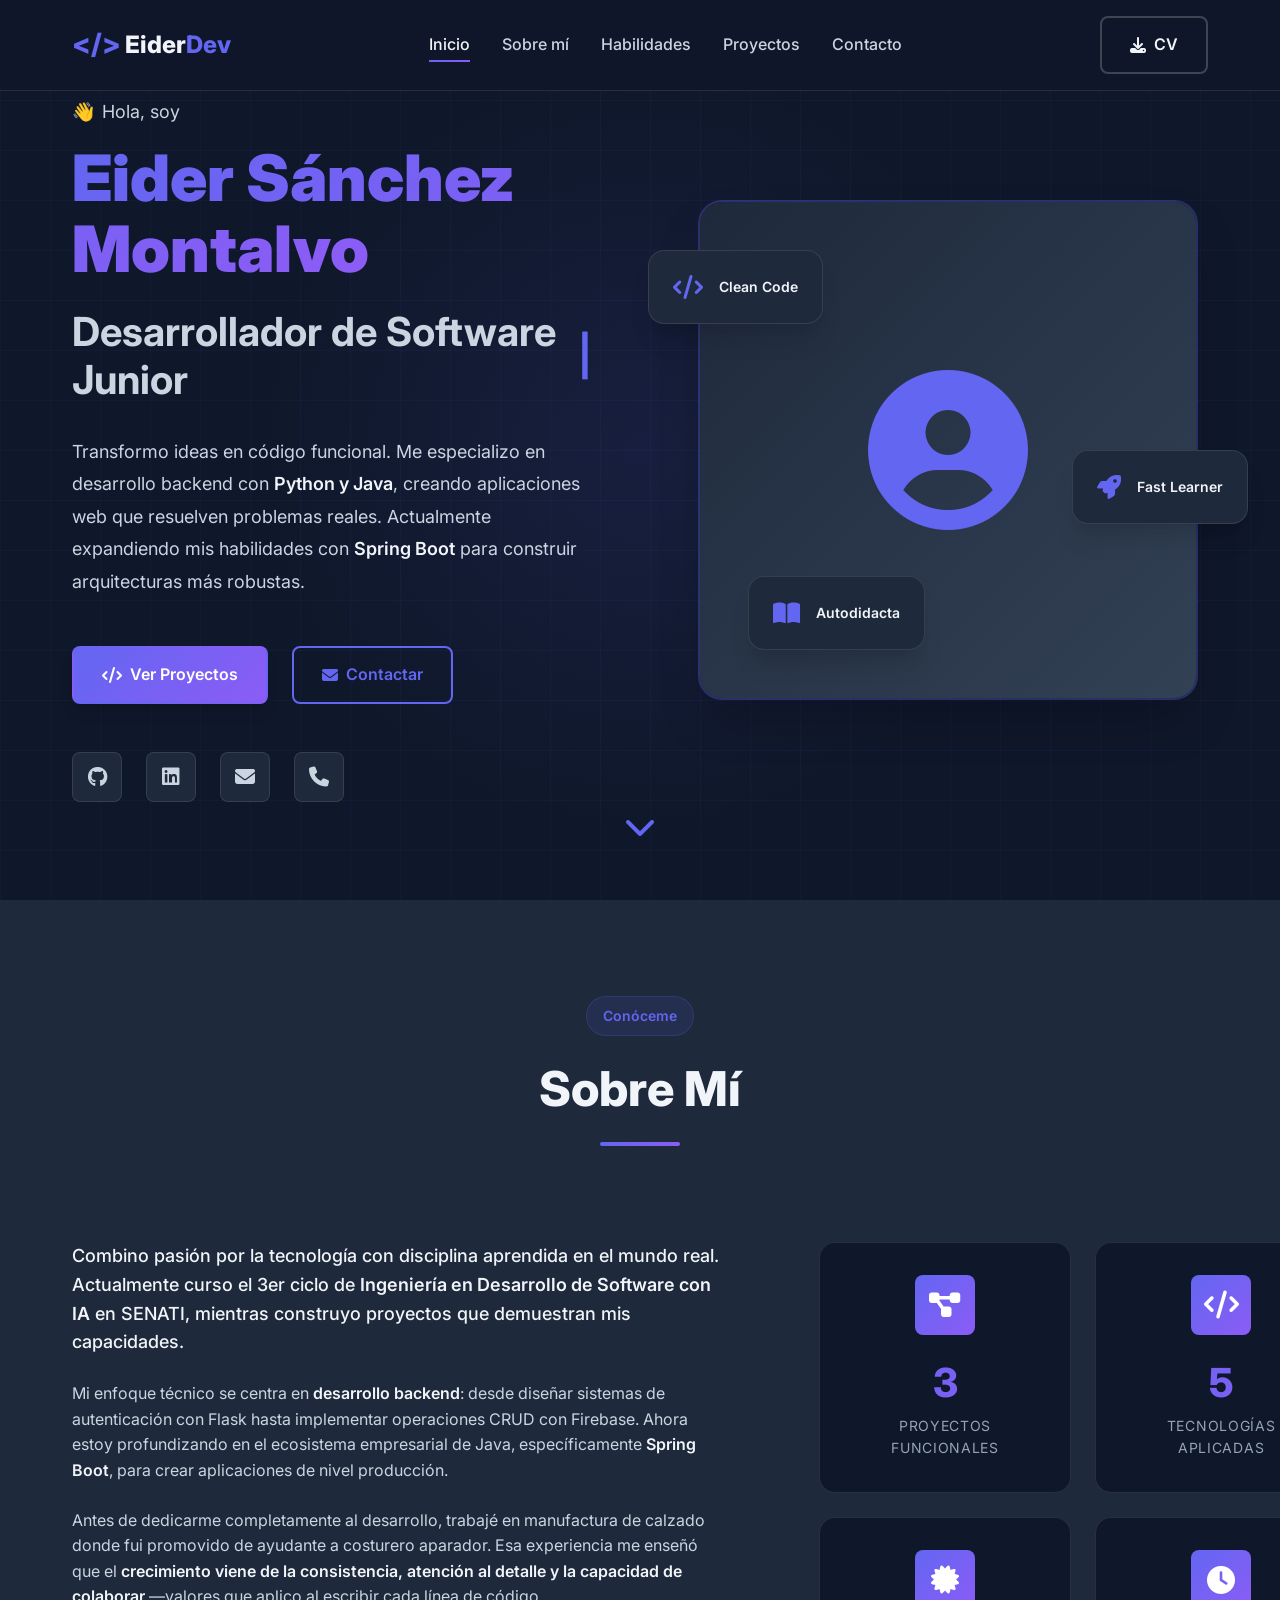
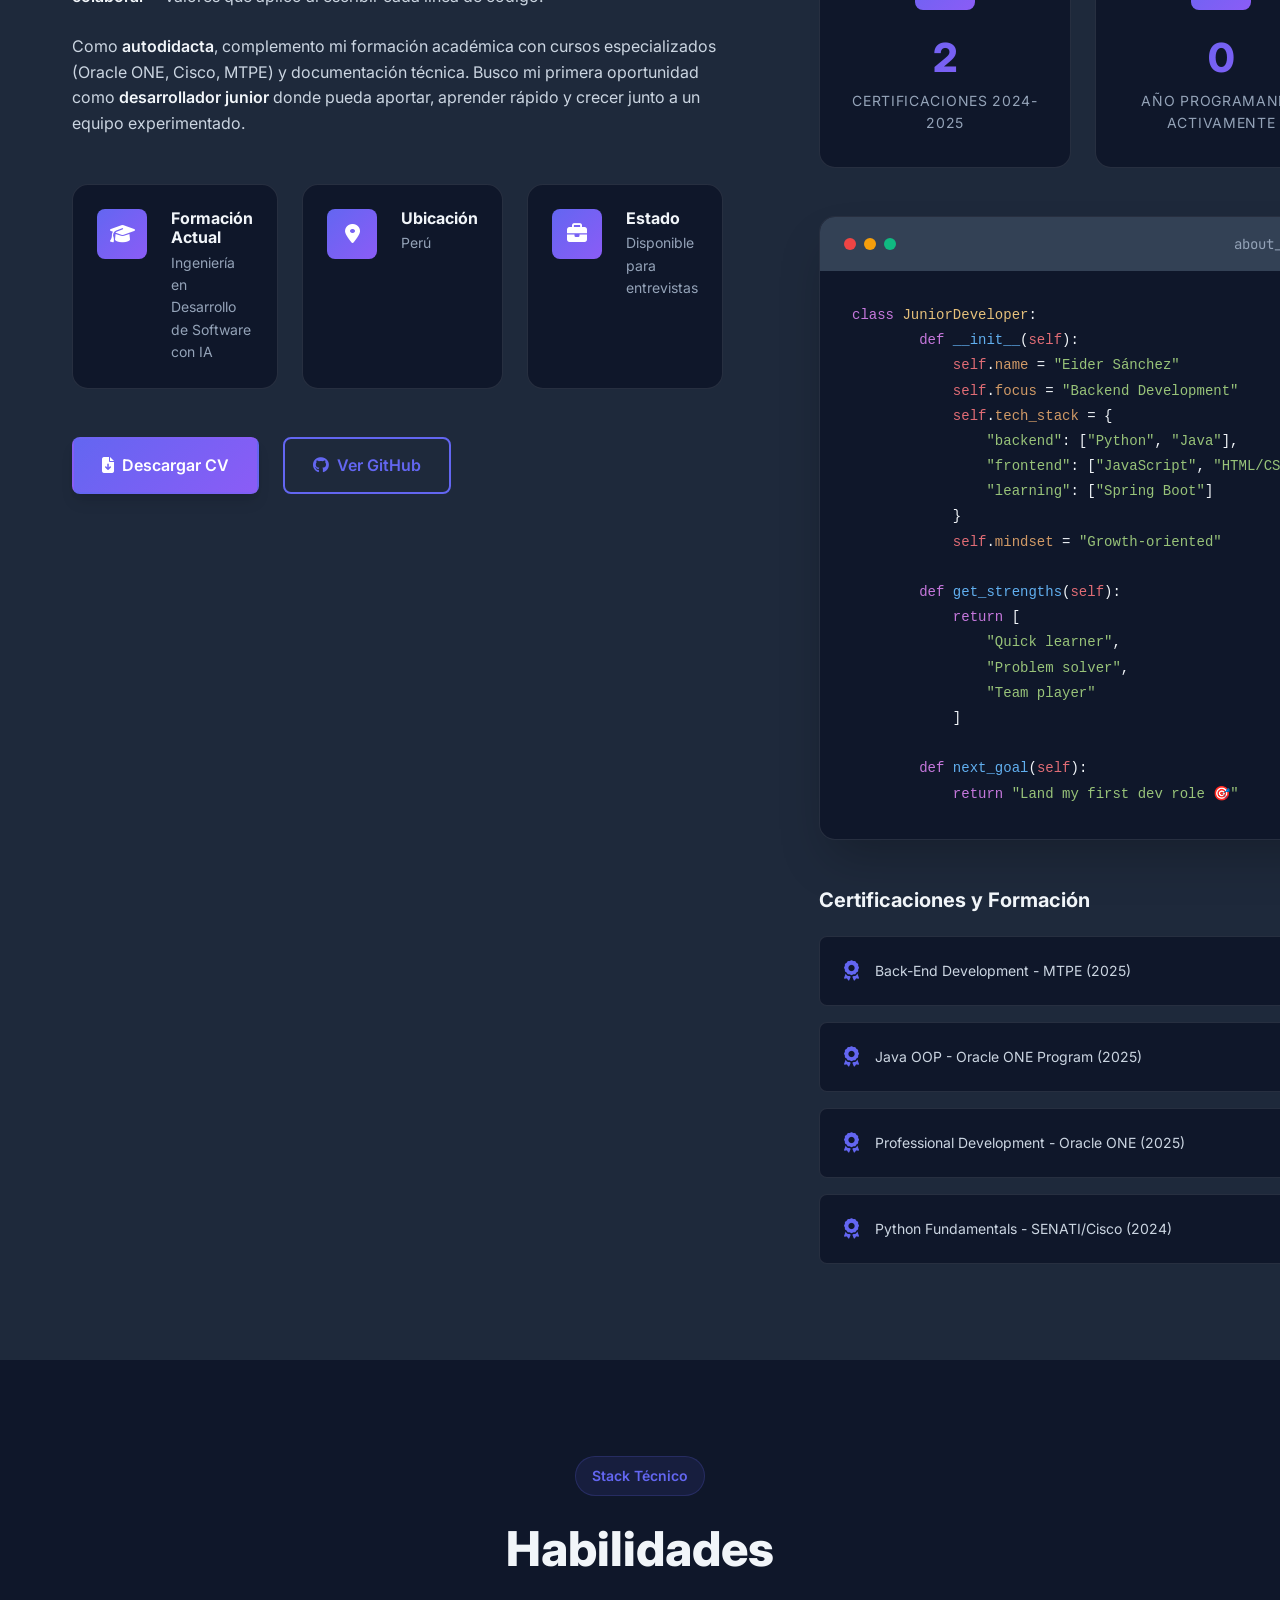
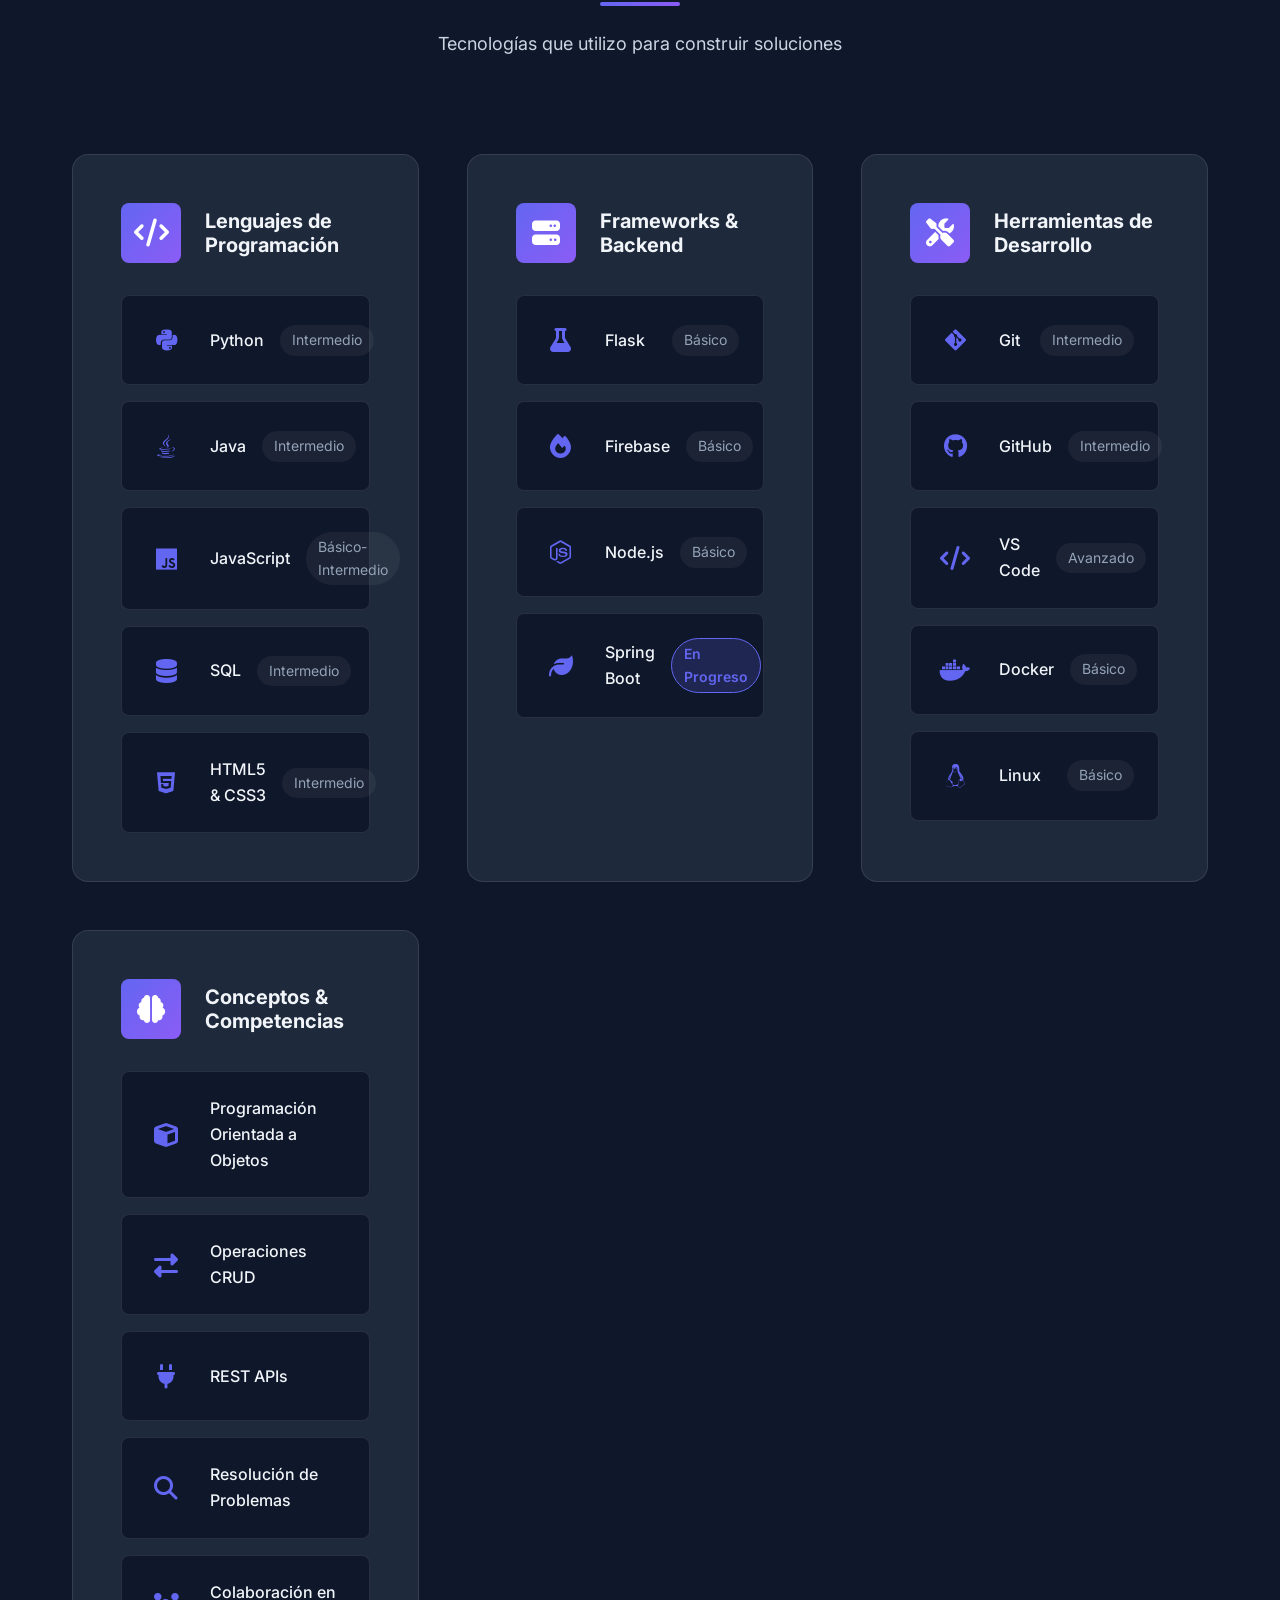
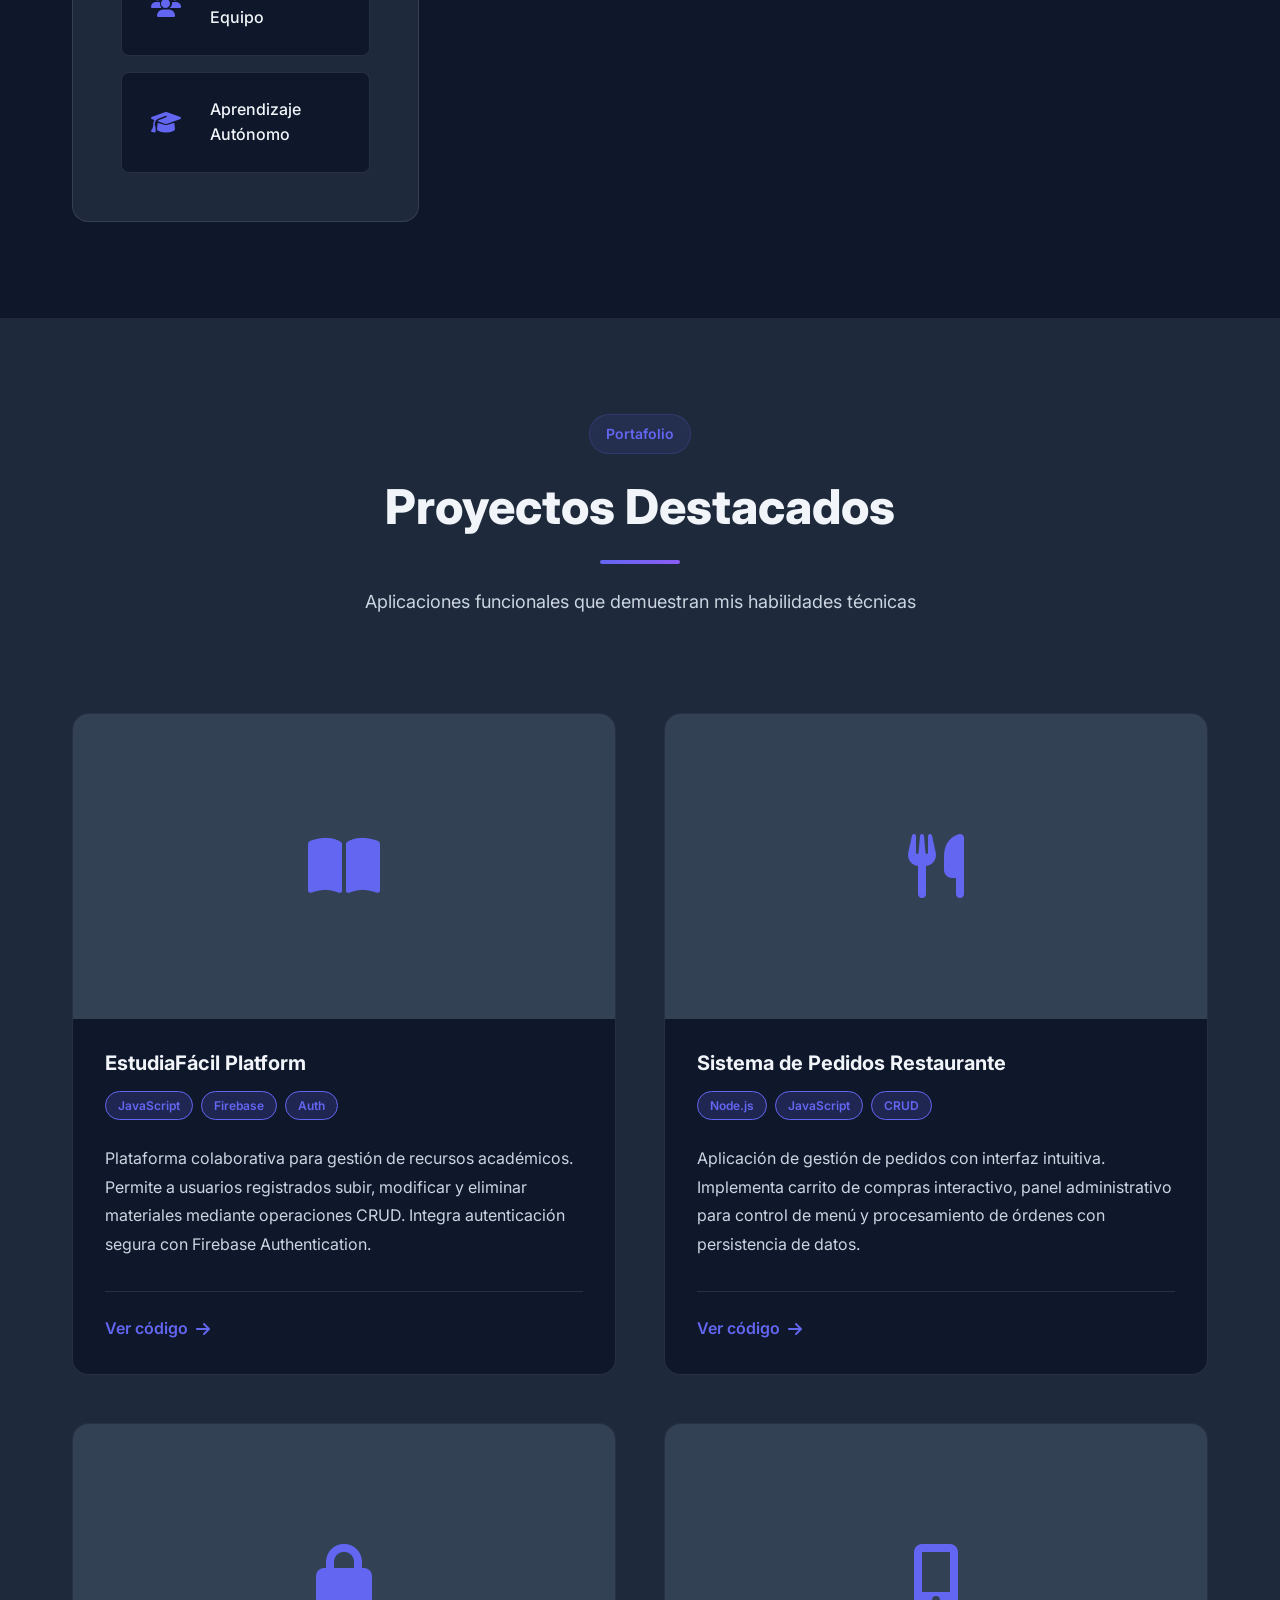
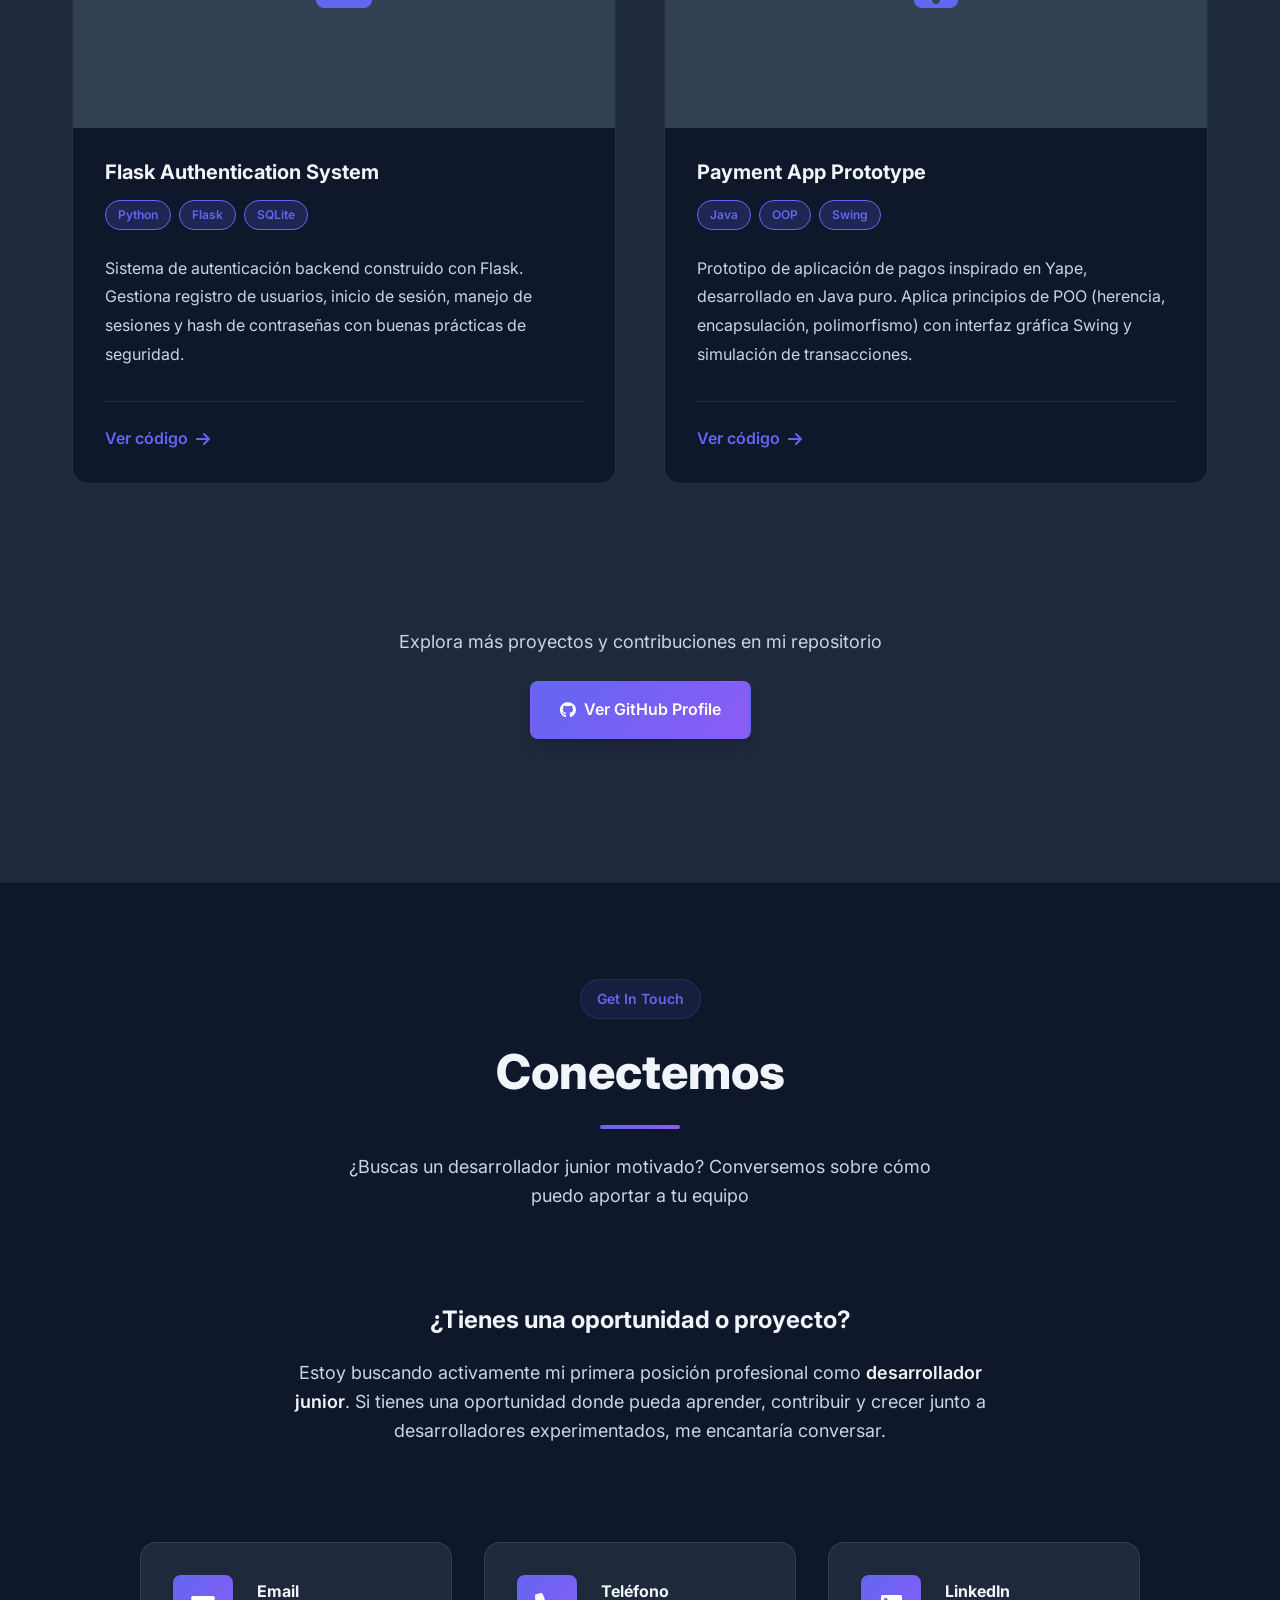
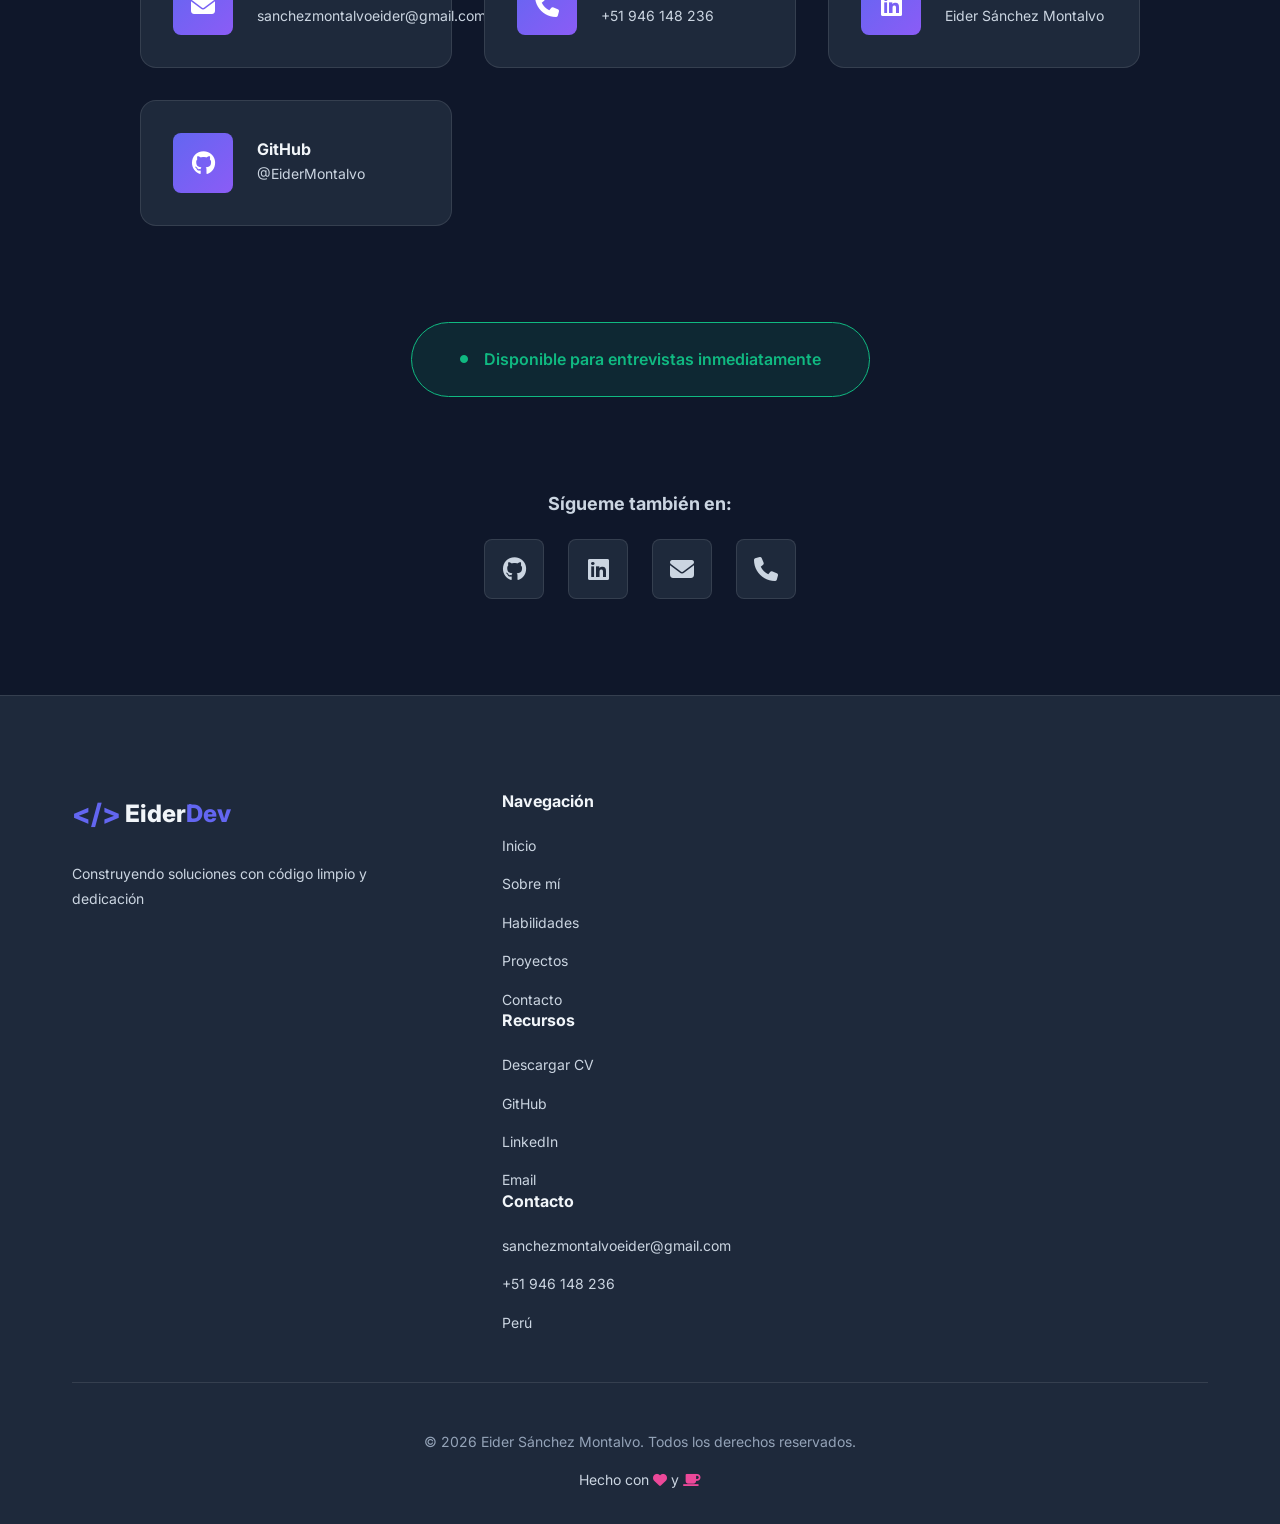
==== index.html @ 8e75a9d7 "portafolio personal, (faltan mejoras)" ====
<!DOCTYPE html>
    <html lang="es">
    <head>
        <!-- Meta Tags Esenciales -->
        <meta charset="UTF-8">
        <meta name="viewport" content="width=device-width, initial-scale=1.0">
        <meta http-equiv="X-UA-Compatible" content="IE=edge">
        
        <!-- SEO Meta Tags -->
        <meta name="description" content="Eider Sánchez Montalvo - Desarrollador de Software Junior especializado en Python, Java y JavaScript. Estudiante de Ingeniería en Desarrollo de Software con IA en SENATI.">
        <meta name="keywords" content="desarrollador junior, python, java, javascript, flask, spring boot, backend developer, Eider Montalvo">
        <meta name="author" content="Eider Iván Sánchez Montalvo">
        
        <!-- Open Graph -->
        <meta property="og:title" content="Eider Sánchez Montalvo | Desarrollador de Software Junior">
        <meta property="og:description" content="Desarrollador en formación especializado en Python, Java y JavaScript">
        <meta property="og:type" content="website">
        <meta property="og:url" content="https://eidermontalvo.github.io/portfolio/">
        
        <!-- Favicon -->
        <link rel="icon" type="image/png" href="assets/images/icons/favicon.png">
        
        <!-- Título -->
        <title>Eider Sánchez Montalvo | Desarrollador de Software Junior</title>
        
        <!-- Estilos -->
        <link rel="stylesheet" href="assets/css/main.css">
        <link rel="stylesheet" href="assets/css/components.css">
        <link rel="stylesheet" href="assets/css/utilities.css">
        <link rel="stylesheet" href="assets/css/responsive.css">
        
        <!-- Font Awesome -->
        <link rel="stylesheet" href="https://cdnjs.cloudflare.com/ajax/libs/font-awesome/6.4.0/css/all.min.css">
        
        <!-- Google Fonts -->
        <link rel="preconnect" href="https://fonts.googleapis.com">
        <link rel="preconnect" href="https://fonts.gstatic.com" crossorigin>
        <link href="https://fonts.googleapis.com/css2?family=Inter:wght@300;400;500;600;700;800;900&family=JetBrains+Mono:wght@400;500;600&display=swap" rel="stylesheet">
    </head>
    <body>
        <!-- Skip to Content (Accesibilidad) -->
        <a href="#main-content" class="skip-link">Saltar al contenido principal</a>
        
        <!-- Header & Navigation -->
        <header class="header" id="header" role="banner">
            <nav class="navbar container" role="navigation" aria-label="Navegación principal">
                <div class="nav-brand">
                    <a href="#home" class="logo" aria-label="Ir al inicio">
                        <span class="logo-icon">&lt;/&gt;</span>
                        <span class="logo-text">Eider<span class="logo-accent">Dev</span></span>
                    </a>
                </div>
                
                <button class="nav-toggle" id="navToggle" aria-label="Abrir menú de navegación" aria-expanded="false">
                    <span class="hamburger-line"></span>
                    <span class="hamburger-line"></span>
                    <span class="hamburger-line"></span>
                </button>
                
                <ul class="nav-menu" id="navMenu" role="menubar">
                    <li role="none"><a href="#home" class="nav-link active" role="menuitem">Inicio</a></li>
                    <li role="none"><a href="#about" class="nav-link" role="menuitem">Sobre mí</a></li>
                    <li role="none"><a href="#skills" class="nav-link" role="menuitem">Habilidades</a></li>
                    <li role="none"><a href="#projects" class="nav-link" role="menuitem">Proyectos</a></li>
                    <li role="none"><a href="#contact" class="nav-link" role="menuitem">Contacto</a></li>
                </ul>
                
                <div class="nav-cta">
                    <a href="assets/files/cv-eider-montalvo.pdf" class="btn btn-outline" download aria-label="Descargar CV">
                        <i class="fas fa-download" aria-hidden="true"></i>
                        <span>CV</span>
                    </a>
                </div>
            </nav>
        </header>

        <!-- Main Content -->
        <main id="main-content">
            
            <!-- Hero Section -->
            <section id="home" class="hero-section" aria-label="Sección de bienvenida">
                <div class="hero-background" aria-hidden="true">
                    <div class="grid-pattern"></div>
                    <div class="gradient-overlay"></div>
                </div>
                
                <div class="container">
                    <div class="hero-content">
                        <div class="hero-text" data-aos="fade-up">
                            <p class="hero-greeting">
                                <span class="wave" aria-label="Mano saludando">👋</span>
                                Hola, soy
                            </p>
                            <h1 class="hero-title">
                                <span class="gradient-text">Eider Sánchez Montalvo</span>
                            </h1>
                            <h2 class="hero-subtitle">
                                <span class="typing-animation" data-words='["Desarrollador de Software Junior", "Backend Developer", "Estudiante de Ingeniería", "Tech Enthusiast"]'></span>
                                <span class="cursor-blink">|</span>
                            </h2>
                            <p class="hero-description">
                                Transformo ideas en código funcional. Me especializo en desarrollo backend 
                                con <strong>Python y Java</strong>, creando aplicaciones web que resuelven 
                                problemas reales. Actualmente expandiendo mis habilidades con 
                                <strong>Spring Boot</strong> para construir arquitecturas más robustas.
                            </p>
                            
                            <div class="hero-actions">
                                <a href="#projects" class="btn btn-primary">
                                    <i class="fas fa-code"></i>
                                    <span>Ver Proyectos</span>
                                </a>
                                <a href="#contact" class="btn btn-secondary">
                                    <i class="fas fa-envelope"></i>
                                    <span>Contactar</span>
                                </a>
                            </div>
                            
                            <div class="hero-social">
                                <a href="https://github.com/EiderMontalvo" target="_blank" rel="noopener noreferrer" class="social-link" aria-label="Perfil de GitHub">
                                    <i class="fab fa-github"></i>
                                </a>
                                <a href="https://www.linkedin.com/in/eider-ivan-sanchez-montalvo" target="_blank" rel="noopener noreferrer" class="social-link" aria-label="Perfil de LinkedIn">
                                    <i class="fab fa-linkedin"></i>
                                </a>
                                <a href="mailto:sanchezmontalvoeider@gmail.com" class="social-link" aria-label="Enviar correo electrónico">
                                    <i class="fas fa-envelope"></i>
                                </a>
                                <a href="tel:+51946148236" class="social-link" aria-label="Llamar por teléfono">
                                    <i class="fas fa-phone"></i>
                                </a>
                            </div>
                        </div>
                        
                        <div class="hero-visual" data-aos="fade-left">
                            <div class="hero-image-wrapper">
                                <div class="floating-card card-1" aria-hidden="true">
                                    <i class="fas fa-code"></i>
                                    <span>Clean Code</span>
                                </div>
                                <div class="floating-card card-2" aria-hidden="true">
                                    <i class="fas fa-rocket"></i>
                                    <span>Fast Learner</span>
                                </div>
                                <div class="floating-card card-3" aria-hidden="true">
                                    <i class="fas fa-book-open"></i>
                                    <span>Autodidacta</span>
                                </div>
                                
                                <div class="hero-image">
                                    <!-- Placeholder hasta que agregues tu foto -->
                                    <div class="image-placeholder">
                                        <i class="fas fa-user-circle"></i>
                                    </div>
                                </div>
                            </div>
                        </div>
                    </div>
                </div>
                
                <a href="#about" class="scroll-down" aria-label="Desplazar hacia abajo">
                    <i class="fas fa-chevron-down"></i>
                </a>
            </section>

            <!-- About Section -->
            <section id="about" class="about-section section-padding" aria-label="Sobre mí">
                <div class="container">
                    <div class="section-header" data-aos="fade-up">
                        <span class="section-tag">Conóceme</span>
                        <h2 class="section-title">Sobre Mí</h2>
                        <div class="title-underline"></div>
                    </div>
                    
                    <div class="about-content">
                        <div class="about-text" data-aos="fade-right">
                            <div class="intro-text">
                                <p class="lead">
                                    Combino pasión por la tecnología con disciplina aprendida en el mundo real. 
                                    Actualmente curso el 3er ciclo de <strong>Ingeniería en Desarrollo de Software 
                                    con IA</strong> en SENATI, mientras construyo proyectos que demuestran mis capacidades.
                                </p>
                            </div>
                            
                            <p>
                                Mi enfoque técnico se centra en <strong>desarrollo backend</strong>: desde diseñar 
                                sistemas de autenticación con Flask hasta implementar operaciones CRUD con Firebase. 
                                Ahora estoy profundizando en el ecosistema empresarial de Java, específicamente 
                                <strong>Spring Boot</strong>, para crear aplicaciones de nivel producción.
                            </p>
                            
                            <p>
                                Antes de dedicarme completamente al desarrollo, trabajé en manufactura de calzado 
                                donde fui promovido de ayudante a costurero aparador. Esa experiencia me enseñó que 
                                el <strong>crecimiento viene de la consistencia, atención al detalle y la capacidad 
                                de colaborar</strong> —valores que aplico al escribir cada línea de código.
                            </p>
                            
                            <p>
                                Como <strong>autodidacta</strong>, complemento mi formación académica con cursos 
                                especializados (Oracle ONE, Cisco, MTPE) y documentación técnica. Busco mi primera 
                                oportunidad como <strong>desarrollador junior</strong> donde pueda aportar, aprender 
                                rápido y crecer junto a un equipo experimentado.
                            </p>
                            
                            <div class="about-highlights">
                                <div class="highlight-item">
                                    <div class="highlight-icon">
                                        <i class="fas fa-graduation-cap"></i>
                                    </div>
                                    <div class="highlight-text">
                                        <h4>Formación Actual</h4>
                                        <p>Ingeniería en Desarrollo de Software con IA</p>
                                    </div>
                                </div>
                                
                                <div class="highlight-item">
                                    <div class="highlight-icon">
                                        <i class="fas fa-map-marker-alt"></i>
                                    </div>
                                    <div class="highlight-text">
                                        <h4>Ubicación</h4>
                                        <p>Perú</p>
                                    </div>
                                </div>
                                
                                <div class="highlight-item">
                                    <div class="highlight-icon">
                                        <i class="fas fa-briefcase"></i>
                                    </div>
                                    <div class="highlight-text">
                                        <h4>Estado</h4>
                                        <p>Disponible para entrevistas</p>
                                    </div>
                                </div>
                            </div>
                            
                            <div class="about-cta">
                                <a href="assets/files/cv-eider-montalvo.pdf" class="btn btn-primary" download>
                                    <i class="fas fa-file-download"></i>
                                    <span>Descargar CV</span>
                                </a>
                                <a href="https://github.com/EiderMontalvo" target="_blank" rel="noopener noreferrer" class="btn btn-secondary">
                                    <i class="fab fa-github"></i>
                                    <span>Ver GitHub</span>
                                </a>
                            </div>
                        </div>
                        
                        <div class="about-visual" data-aos="fade-left">
                            <div class="stats-grid">
                                <div class="stat-card">
                                    <div class="stat-icon">
                                        <i class="fas fa-project-diagram"></i>
                                    </div>
                                    <h3 class="stat-number" data-count="5">0</h3>
                                    <p class="stat-label">Proyectos Funcionales</p>
                                </div>
                                
                                <div class="stat-card">
                                    <div class="stat-icon">
                                        <i class="fas fa-code"></i>
                                    </div>
                                    <h3 class="stat-number" data-count="7">0</h3>
                                    <p class="stat-label">Tecnologías Aplicadas</p>
                                </div>
                                
                                <div class="stat-card">
                                    <div class="stat-icon">
                                        <i class="fas fa-certificate"></i>
                                    </div>
                                    <h3 class="stat-number" data-count="4">0</h3>
                                    <p class="stat-label">Certificaciones 2024-2025</p>
                                </div>
                                
                                <div class="stat-card">
                                    <div class="stat-icon">
                                        <i class="fas fa-clock"></i>
                                    </div>
                                    <h3 class="stat-number" data-count="1">0</h3>
                                    <p class="stat-label">Año Programando Activamente</p>
                                </div>
                            </div>
                            
                            <div class="code-snippet">
                                <div class="code-header">
                                    <span class="dot dot-red"></span>
                                    <span class="dot dot-yellow"></span>
                                    <span class="dot dot-green"></span>
                                    <span class="code-title">about_me.py</span>
                                </div>
                                <div class="code-body">
    <pre><code><span class="code-keyword">class</span> <span class="code-class">JuniorDeveloper</span>:
        <span class="code-keyword">def</span> <span class="code-function">__init__</span>(<span class="code-variable">self</span>):
            <span class="code-variable">self</span>.<span class="code-property">name</span> = <span class="code-string">"Eider Sánchez"</span>
            <span class="code-variable">self</span>.<span class="code-property">focus</span> = <span class="code-string">"Backend Development"</span>
            <span class="code-variable">self</span>.<span class="code-property">tech_stack</span> = {
                <span class="code-string">"backend"</span>: [<span class="code-string">"Python"</span>, <span class="code-string">"Java"</span>],
                <span class="code-string">"frontend"</span>: [<span class="code-string">"JavaScript"</span>, <span class="code-string">"HTML/CSS"</span>],
                <span class="code-string">"learning"</span>: [<span class="code-string">"Spring Boot"</span>]
            }
            <span class="code-variable">self</span>.<span class="code-property">mindset</span> = <span class="code-string">"Growth-oriented"</span>
        
        <span class="code-keyword">def</span> <span class="code-function">get_strengths</span>(<span class="code-variable">self</span>):
            <span class="code-keyword">return</span> [
                <span class="code-string">"Quick learner"</span>,
                <span class="code-string">"Problem solver"</span>,
                <span class="code-string">"Team player"</span>
            ]
        
        <span class="code-keyword">def</span> <span class="code-function">next_goal</span>(<span class="code-variable">self</span>):
            <span class="code-keyword">return</span> <span class="code-string">"Land my first dev role 🎯"</span></code></pre>
                                </div>
                            </div>

                            <!-- Certificaciones Interactivas -->
                            <div class="certifications">
                                <h3>Certificaciones y Formación</h3>
                                <div class="cert-list">
                                    <button class="cert-item" data-cert="mtpe-backend">
                                        <i class="fas fa-award"></i>
                                        <span>Back-End Development - MTPE (2025)</span>
                                        <i class="fas fa-eye view-icon"></i>
                                    </button>
                                    <button class="cert-item" data-cert="oracle-java">
                                        <i class="fas fa-award"></i>
                                        <span>Java OOP - Oracle ONE Program (2025)</span>
                                        <i class="fas fa-eye view-icon"></i>
                                    </button>
                                    <button class="cert-item" data-cert="oracle-dev">
                                        <i class="fas fa-award"></i>
                                        <span>Professional Development - Oracle ONE (2025)</span>
                                        <i class="fas fa-eye view-icon"></i>
                                    </button>
                                    <button class="cert-item" data-cert="cisco-python">
                                        <i class="fas fa-award"></i>
                                        <span>Python Fundamentals - SENATI/Cisco (2024)</span>
                                        <i class="fas fa-eye view-icon"></i>
                                    </button>
                                </div>
                            </div>
                        </div>
                    </div>
                </div>
            </section>

            <!-- Skills Section -->
            <section id="skills" class="skills-section section-padding" aria-label="Habilidades técnicas">
                <div class="container">
                    <div class="section-header" data-aos="fade-up">
                        <span class="section-tag">Stack Técnico</span>
                        <h2 class="section-title">Habilidades</h2>
                        <div class="title-underline"></div>
                        <p class="section-description">
                            Tecnologías que utilizo para construir soluciones
                        </p>
                    </div>
                    
                    <div class="skills-container">
                        <!-- Lenguajes -->
                        <div class="skill-category" data-aos="fade-up">
                            <div class="category-header">
                                <div class="category-icon">
                                    <i class="fas fa-code"></i>
                                </div>
                                <h3 class="category-title">Lenguajes de Programación</h3>
                            </div>
                            <div class="skill-items">
                                <div class="skill-item">
                                    <div class="skill-icon">
                                        <i class="fab fa-python"></i>
                                    </div>
                                    <div class="skill-info">
                                        <span class="skill-name">Python</span>
                                        <span class="skill-level">Intermedio</span>
                                    </div>
                                </div>
                                <div class="skill-item">
                                    <div class="skill-icon">
                                        <i class="fab fa-java"></i>
                                    </div>
                                    <div class="skill-info">
                                        <span class="skill-name">Java</span>
                                        <span class="skill-level">Intermedio</span>
                                    </div>
                                </div>
                                <div class="skill-item">
                                    <div class="skill-icon">
                                        <i class="fab fa-js"></i>
                                    </div>
                                    <div class="skill-info">
                                        <span class="skill-name">JavaScript</span>
                                        <span class="skill-level">Básico-Intermedio</span>
                                    </div>
                                </div>
                                <div class="skill-item">
                                    <div class="skill-icon">
                                        <i class="fas fa-database"></i>
                                    </div>
                                    <div class="skill-info">
                                        <span class="skill-name">SQL</span>
                                        <span class="skill-level">Intermedio</span>
                                    </div>
                                </div>
                                <div class="skill-item">
                                    <div class="skill-icon">
                                        <i class="fab fa-html5"></i>
                                    </div>
                                    <div class="skill-info">
                                        <span class="skill-name">HTML5 & CSS3</span>
                                        <span class="skill-level">Intermedio</span>
                                    </div>
                                </div>
                            </div>
                        </div>

                        <!-- Frameworks & Tecnologías -->
                        <div class="skill-category" data-aos="fade-up" data-aos-delay="100">
                            <div class="category-header">
                                <div class="category-icon">
                                    <i class="fas fa-server"></i>
                                </div>
                                <h3 class="category-title">Frameworks & Backend</h3>
                            </div>
                            <div class="skill-items">
                                <div class="skill-item">
                                    <div class="skill-icon">
                                        <i class="fas fa-flask"></i>
                                    </div>
                                    <div class="skill-info">
                                        <span class="skill-name">Flask</span>
                                        <span class="skill-level">Básico</span>
                                    </div>
                                </div>
                                <div class="skill-item">
                                    <div class="skill-icon">
                                        <i class="fas fa-fire"></i>
                                    </div>
                                    <div class="skill-info">
                                        <span class="skill-name">Firebase</span>
                                        <span class="skill-level">Básico</span>
                                    </div>
                                </div>
                                <div class="skill-item">
                                    <div class="skill-icon">
                                        <i class="fab fa-node-js"></i>
                                    </div>
                                    <div class="skill-info">
                                        <span class="skill-name">Node.js</span>
                                        <span class="skill-level">Básico</span>
                                    </div>
                                </div>
                                <div class="skill-item">
                                    <div class="skill-icon learning">
                                        <i class="fas fa-leaf"></i>
                                    </div>
                                    <div class="skill-info">
                                        <span class="skill-name">Spring Boot</span>
                                        <span class="skill-level learning-badge">En Progreso</span>
                                    </div>
                                </div>
                            </div>
                        </div>

                        <!-- Herramientas -->
                        <div class="skill-category" data-aos="fade-up" data-aos-delay="200">
                            <div class="category-header">
                                <div class="category-icon">
                                    <i class="fas fa-tools"></i>
                                </div>
                                <h3 class="category-title">Herramientas de Desarrollo</h3>
                            </div>
                            <div class="skill-items">
                                <div class="skill-item">
                                    <div class="skill-icon">
                                        <i class="fab fa-git-alt"></i>
                                    </div>
                                    <div class="skill-info">
                                        <span class="skill-name">Git</span>
                                        <span class="skill-level">Intermedio</span>
                                    </div>
                                </div>
                                <div class="skill-item">
                                    <div class="skill-icon">
                                        <i class="fab fa-github"></i>
                                    </div>
                                    <div class="skill-info">
                                        <span class="skill-name">GitHub</span>
                                        <span class="skill-level">Intermedio</span>
                                    </div>
                                </div>
                                <div class="skill-item">
                                    <div class="skill-icon">
                                        <i class="fas fa-code"></i>
                                    </div>
                                    <div class="skill-info">
                                        <span class="skill-name">VS Code</span>
                                        <span class="skill-level">Avanzado</span>
                                    </div>
                                </div>
                                <div class="skill-item">
                                    <div class="skill-icon">
                                        <i class="fab fa-docker"></i>
                                    </div>
                                    <div class="skill-info">
                                        <span class="skill-name">Docker</span>
                                        <span class="skill-level">Básico</span>
                                    </div>
                                </div>
                                <div class="skill-item">
                                    <div class="skill-icon">
                                        <i class="fab fa-linux"></i>
                                    </div>
                                    <div class="skill-info">
                                        <span class="skill-name">Linux</span>
                                        <span class="skill-level">Básico</span>
                                    </div>
                                </div>
                            </div>
                        </div>

                        <!-- Conceptos & Soft Skills -->
                        <div class="skill-category" data-aos="fade-up" data-aos-delay="300">
                            <div class="category-header">
                                <div class="category-icon">
                                    <i class="fas fa-brain"></i>
                                </div>
                                <h3 class="category-title">Conceptos & Competencias</h3>
                            </div>
                            <div class="skill-items">
                                <div class="skill-item">
                                    <div class="skill-icon">
                                        <i class="fas fa-cube"></i>
                                    </div>
                                    <div class="skill-info">
                                        <span class="skill-name">Programación Orientada a Objetos</span>
                                    </div>
                                </div>
                                <div class="skill-item">
                                    <div class="skill-icon">
                                        <i class="fas fa-exchange-alt"></i>
                                    </div>
                                    <div class="skill-info">
                                        <span class="skill-name">Operaciones CRUD</span>
                                    </div>
                                </div>
                                <div class="skill-item">
                                    <div class="skill-icon">
                                        <i class="fas fa-plug"></i>
                                    </div>
                                    <div class="skill-info">
                                        <span class="skill-name">REST APIs</span>
                                    </div>
                                </div>
                                <div class="skill-item">
                                    <div class="skill-icon">
                                        <i class="fas fa-search"></i>
                                    </div>
                                    <div class="skill-info">
                                        <span class="skill-name">Resolución de Problemas</span>
                                    </div>
                                </div>
                                <div class="skill-item">
                                    <div class="skill-icon">
                                        <i class="fas fa-users"></i>
                                    </div>
                                    <div class="skill-info">
                                        <span class="skill-name">Colaboración en Equipo</span>
                                    </div>
                                </div>
                                <div class="skill-item">
                                    <div class="skill-icon">
                                        <i class="fas fa-graduation-cap"></i>
                                    </div>
                                    <div class="skill-info">
                                        <span class="skill-name">Aprendizaje Autónomo</span>
                                    </div>
                                </div>
                            </div>
                        </div>
                    </div>
                </div>
            </section>

            <!-- Projects Section -->
            <section id="projects" class="projects-section section-padding" aria-label="Proyectos destacados">
                <div class="container">
                    <div class="section-header" data-aos="fade-up">
                        <span class="section-tag">Portafolio</span>
                        <h2 class="section-title">Proyectos Destacados</h2>
                        <div class="title-underline"></div>
                        <p class="section-description">
                            Aplicaciones funcionales que demuestran mis habilidades técnicas
                        </p>
                    </div>
                    
                    <div class="projects-grid">
                        <!-- Proyecto 1: EstudiaFácil -->
                        <div class="project-card" data-aos="fade-up">
                            <div class="project-image">
                                <div class="project-placeholder">
                                    <i class="fas fa-book-open"></i>
                                </div>
                                <div class="project-overlay">
                                    <div class="project-links">
                                        <a href="https://github.com/EiderMontalvo/estudiafacil" target="_blank" rel="noopener noreferrer" class="project-link" aria-label="Ver código en GitHub">
                                            <i class="fab fa-github"></i>
                                        </a>
                                        <a href="#" target="_blank" rel="noopener noreferrer" class="project-link" aria-label="Ver demo en vivo">
                                            <i class="fas fa-external-link-alt"></i>
                                        </a>
                                    </div>
                                </div>
                            </div>
                            <div class="project-content">
                                <div class="project-header">
                                    <h3 class="project-title">EstudiaFácil Platform</h3>
                                    <div class="project-tags">
                                        <span class="tag">JavaScript</span>
                                        <span class="tag">Firebase</span>
                                        <span class="tag">Auth</span>
                                    </div>
                                </div>
                                <p class="project-description">
                                    Plataforma colaborativa para gestión de recursos académicos. Permite a usuarios 
                                    registrados subir, modificar y eliminar materiales mediante operaciones CRUD. 
                                    Integra autenticación segura con Firebase Authentication.
                                </p>
                                <div class="project-footer">
                                    <a href="https://github.com/EiderMontalvo/estudiafacil" target="_blank" rel="noopener noreferrer" class="project-btn">
                                        Ver código <i class="fas fa-arrow-right"></i>
                                    </a>
                                </div>
                            </div>
                        </div>

                        <!-- Proyecto 2: Sistema de Pedidos -->
                        <div class="project-card" data-aos="fade-up" data-aos-delay="100">
                            <div class="project-image">
                                <div class="project-placeholder">
                                    <i class="fas fa-utensils"></i>
                                </div>
                                <div class="project-overlay">
                                    <div class="project-links">
                                        <a href="https://github.com/EiderMontalvo/sistema-pedidos" target="_blank" rel="noopener noreferrer" class="project-link" aria-label="Ver código en GitHub">
                                            <i class="fab fa-github"></i>
                                        </a>
                                        <a href="#" target="_blank" rel="noopener noreferrer" class="project-link" aria-label="Ver demo en vivo">
                                            <i class="fas fa-external-link-alt"></i>
                                        </a>
                                    </div>
                                </div>
                            </div>
                            <div class="project-content">
                                <div class="project-header">
                                    <h3 class="project-title">Sistema de Pedidos Restaurante</h3>
                                    <div class="project-tags">
                                        <span class="tag">Node.js</span>
                                        <span class="tag">JavaScript</span>
                                        <span class="tag">CRUD</span>
                                    </div>
                                </div>
                                <p class="project-description">
                                    Aplicación de gestión de pedidos con interfaz intuitiva. Implementa carrito 
                                    de compras interactivo, panel administrativo para control de menú y procesamiento 
                                    de órdenes con persistencia de datos.
                                </p>
                                <div class="project-footer">
                                    <a href="https://github.com/EiderMontalvo/sistema-pedidos" target="_blank" rel="noopener noreferrer" class="project-btn">
                                        Ver código <i class="fas fa-arrow-right"></i>
                                    </a>
                                </div>
                            </div>
                        </div>

                        <!-- Proyecto 3: Login con Flask -->
                        <div class="project-card" data-aos="fade-up" data-aos-delay="200">
                            <div class="project-image">
                                <div class="project-placeholder">
                                    <i class="fas fa-lock"></i>
                                </div>
                                <div class="project-overlay">
                                    <div class="project-links">
                                        <a href="https://github.com/EiderMontalvo/flask-login" target="_blank" rel="noopener noreferrer" class="project-link" aria-label="Ver código en GitHub">
                                            <i class="fab fa-github"></i>
                                        </a>
                                    </div>
                                </div>
                            </div>
                            <div class="project-content">
                                <div class="project-header">
                                    <h3 class="project-title">Flask Authentication System</h3>
                                    <div class="project-tags">
                                        <span class="tag">Python</span>
                                        <span class="tag">Flask</span>
                                        <span class="tag">SQLite</span>
                                    </div>
                                </div>
                                <p class="project-description">
                                    Sistema de autenticación backend construido con Flask. Gestiona registro de usuarios, 
                                    inicio de sesión, manejo de sesiones y hash de contraseñas con buenas prácticas 
                                    de seguridad.
                                </p>
                                <div class="project-footer">
                                    <a href="https://github.com/EiderMontalvo/flask-login" target="_blank" rel="noopener noreferrer" class="project-btn">
                                        Ver código <i class="fas fa-arrow-right"></i>
                                    </a>
                                </div>
                            </div>
                        </div>

                        <!-- Proyecto 4: App tipo Yape -->
                        <div class="project-card" data-aos="fade-up" data-aos-delay="300">
                            <div class="project-image">
                                <div class="project-placeholder">
                                    <i class="fas fa-mobile-alt"></i>
                                </div>
                                <div class="project-overlay">
                                    <div class="project-links">
                                        <a href="https://github.com/EiderMontalvo/yape-clone" target="_blank" rel="noopener noreferrer" class="project-link" aria-label="Ver código en GitHub">
                                            <i class="fab fa-github"></i>
                                        </a>
                                    </div>
                                </div>
                            </div>
                            <div class="project-content">
                                <div class="project-header">
                                    <h3 class="project-title">Payment App Prototype</h3>
                                    <div class="project-tags">
                                        <span class="tag">Java</span>
                                        <span class="tag">OOP</span>
                                        <span class="tag">Swing</span>
                                    </div>
                                </div>
                                <p class="project-description">
                                    Prototipo de aplicación de pagos inspirado en Yape, desarrollado en Java puro. 
                                    Aplica principios de POO (herencia, encapsulación, polimorfismo) con interfaz 
                                    gráfica Swing y simulación de transacciones.
                                </p>
                                <div class="project-footer">
                                    <a href="https://github.com/EiderMontalvo/yape-clone" target="_blank" rel="noopener noreferrer" class="project-btn">
                                        Ver código <i class="fas fa-arrow-right"></i>
                                    </a>
                                </div>
                            </div>
                        </div>
                    </div>
                    
                    <div class="projects-footer" data-aos="fade-up">
                        <p>Explora más proyectos y contribuciones en mi repositorio</p>
                        <a href="https://github.com/EiderMontalvo" target="_blank" rel="noopener noreferrer" class="btn btn-primary">
                            <i class="fab fa-github"></i>
                            <span>Ver GitHub Profile</span>
                        </a>
                    </div>
                </div>
            </section>

            <!-- Contact Section -->
            <section id="contact" class="contact-section section-padding" aria-label="Contacto">
                <div class="container">
                    <div class="section-header" data-aos="fade-up">
                        <span class="section-tag">Get In Touch</span>
                        <h2 class="section-title">Conectemos</h2>
                        <div class="title-underline"></div>
                        <p class="section-description">
                            ¿Buscas un desarrollador junior motivado? Conversemos sobre cómo puedo aportar a tu equipo
                        </p>
                    </div>
                    
                    <div class="contact-content">
                        <div class="contact-info-center" data-aos="fade-up">
                            <div class="contact-intro-text">
                                <h3>¿Tienes una oportunidad o proyecto?</h3>
                                <p>
                                    Estoy buscando activamente mi primera posición profesional como <strong>desarrollador 
                                    junior</strong>. Si tienes una oportunidad donde pueda aprender, contribuir y crecer 
                                    junto a desarrolladores experimentados, me encantaría conversar.
                                </p>
                            </div>
                            
                            <div class="contact-methods-grid">
                                <a href="mailto:sanchezmontalvoeider@gmail.com" class="contact-method-card">
                                    <div class="method-icon">
                                        <i class="fas fa-envelope"></i>
                                    </div>
                                    <div class="method-details">
                                        <h4>Email</h4>
                                        <p>sanchezmontalvoeider@gmail.com</p>
                                    </div>
                                </a>
                                
                                <a href="tel:+51946148236" class="contact-method-card">
                                    <div class="method-icon">
                                        <i class="fas fa-phone"></i>
                                    </div>
                                    <div class="method-details">
                                        <h4>Teléfono</h4>
                                        <p>+51 946 148 236</p>
                                    </div>
                                </a>
                                
                                <a href="https://www.linkedin.com/in/eider-ivan-sanchez-montalvo" target="_blank" rel="noopener noreferrer" class="contact-method-card">
                                    <div class="method-icon">
                                        <i class="fab fa-linkedin"></i>
                                    </div>
                                    <div class="method-details">
                                        <h4>LinkedIn</h4>
                                        <p>Eider Sánchez Montalvo</p>
                                    </div>
                                </a>
                                
                                <a href="https://github.com/EiderMontalvo" target="_blank" rel="noopener noreferrer" class="contact-method-card">
                                    <div class="method-icon">
                                        <i class="fab fa-github"></i>
                                    </div>
                                    <div class="method-details">
                                        <h4>GitHub</h4>
                                        <p>@EiderMontalvo</p>
                                    </div>
                                </a>
                            </div>
                            
                            <div class="contact-availability">
                                <div class="availability-badge">
                                    <i class="fas fa-circle status-online"></i>
                                    <span>Disponible para entrevistas inmediatamente</span>
                                </div>
                            </div>
                            
                            <div class="contact-social-large">
                                <h4>Sígueme también en:</h4>
                                <div class="social-links-large">
                                    <a href="https://github.com/EiderMontalvo" target="_blank" rel="noopener noreferrer" aria-label="GitHub" title="GitHub">
                                        <i class="fab fa-github"></i>
                                    </a>
                                    <a href="https://www.linkedin.com/in/eider-ivan-sanchez-montalvo" target="_blank" rel="noopener noreferrer" aria-label="LinkedIn" title="LinkedIn">
                                        <i class="fab fa-linkedin"></i>
                                    </a>
                                    <a href="mailto:sanchezmontalvoeider@gmail.com" aria-label="Email" title="Email">
                                        <i class="fas fa-envelope"></i>
                                    </a>
                                    <a href="tel:+51946148236" aria-label="Teléfono" title="Teléfono">
                                        <i class="fas fa-phone"></i>
                                    </a>
                                </div>
                            </div>
                        </div>
                    </div>
                </div>
            </section>

        </main>

        <!-- Footer -->
        <footer class="footer" role="contentinfo">
            <div class="container">
                <div class="footer-content">
                    <div class="footer-brand">
                        <a href="#home" class="footer-logo">
                            <span class="logo-icon">&lt;/&gt;</span>
                            <span class="logo-text">Eider<span class="logo-accent">Dev</span></span>
                        </a>
                        <p class="footer-tagline">
                            Construyendo soluciones con código limpio y dedicación
                        </p>
                    </div>
                    
                    <div class="footer-links">
                        <div class="footer-column">
                            <h4>Navegación</h4>
                            <ul>
                                <li><a href="#home">Inicio</a></li>
                                <li><a href="#about">Sobre mí</a></li>
                                <li><a href="#skills">Habilidades</a></li>
                                <li><a href="#projects">Proyectos</a></li>
                                <li><a href="#contact">Contacto</a></li>
                            </ul>
                        </div>
                        
                        <div class="footer-column">
                            <h4>Recursos</h4>
                            <ul>
                                <li><a href="assets/files/cv-eider-montalvo.pdf" download>Descargar CV</a></li>
                                <li><a href="https://github.com/EiderMontalvo" target="_blank" rel="noopener noreferrer">GitHub</a></li>
                                <li><a href="https://www.linkedin.com/in/eider-ivan-sanchez-montalvo" target="_blank" rel="noopener noreferrer">LinkedIn</a></li>
                                <li><a href="mailto:sanchezmontalvoeider@gmail.com">Email</a></li>
                            </ul>
                        </div>
                        
                        <div class="footer-column">
                            <h4>Contacto</h4>
                            <ul>
                                <li><a href="mailto:sanchezmontalvoeider@gmail.com">sanchezmontalvoeider@gmail.com</a></li>
                                <li><a href="tel:+51946148236">+51 946 148 236</a></li>
                                <li>Perú</li>
                            </ul>
                        </div>
                    </div>
                </div>
                
                <div class="footer-bottom">
                    <p class="copyright">
                        &copy; <span id="currentYear">2025</span> Eider Sánchez Montalvo. Todos los derechos reservados.
                    </p>
                    <p class="made-with">
                        Hecho con <i class="fas fa-heart"></i> y <i class="fas fa-coffee"></i>
                    </p>
                </div>
            </div>
        </footer>

        <!-- Modal para Certificaciones -->
        <div class="cert-modal" id="certModal" role="dialog" aria-labelledby="certModalTitle" aria-hidden="true">
            <div class="cert-modal-overlay" id="certModalOverlay"></div>
            <div class="cert-modal-content">
                <button class="cert-modal-close" id="certModalClose" aria-label="Cerrar modal">
                    <i class="fas fa-times"></i>
                </button>
                <div class="cert-modal-body">
                    <h3 id="certModalTitle">Certificación</h3>
                    <div class="cert-image-container">
                        <img id="certImage" src="" alt="Certificación" loading="lazy">
                    </div>
                    <div class="cert-modal-info">
                        <p id="certDescription"></p>
                        <p class="cert-date" id="certDate"></p>
                    </div>
                </div>
            </div>
        </div>

        <!-- Back to Top Button -->
        <button class="back-to-top" id="backToTop" aria-label="Volver arriba">
            <i class="fas fa-arrow-up"></i>
        </button>

        <!-- Scripts -->
        <script src="assets/js/main.js"></script>
    </body>
    </html>
---- assets/css/main.css ----
/* ========================================
   VARIABLES CSS
======================================== */
:root {
    /* Colores Principales */
    --color-primary: #6366f1;
    --color-primary-dark: #4f46e5;
    --color-primary-light: #818cf8;
    --color-secondary: #8b5cf6;
    --color-accent: #ec4899;
    
    /* Colores de Fondo */
    --color-bg: #0f172a;
    --color-bg-secondary: #1e293b;
    --color-bg-tertiary: #334155;
    
    /* Colores de Texto */
    --color-text: #f1f5f9;
    --color-text-secondary: #cbd5e1;
    --color-text-muted: #94a3b8;
    
    /* Colores de Estado */
    --color-success: #10b981;
    --color-warning: #f59e0b;
    --color-error: #ef4444;
    --color-info: #3b82f6;
    
    /* Tipografía */
    --font-primary: 'Inter', -apple-system, BlinkMacSystemFont, 'Segoe UI', Roboto, sans-serif;
    --font-code: 'JetBrains Mono', 'Courier New', monospace;
    
    /* Tamaños de Fuente */
    --font-size-xs: 0.75rem;      /* 12px */
    --font-size-sm: 0.875rem;     /* 14px */
    --font-size-base: 1rem;       /* 16px */
    --font-size-lg: 1.125rem;     /* 18px */
    --font-size-xl: 1.25rem;      /* 20px */
    --font-size-2xl: 1.5rem;      /* 24px */
    --font-size-3xl: 1.875rem;    /* 30px */
    --font-size-4xl: 2.25rem;     /* 36px */
    --font-size-5xl: 3rem;        /* 48px */
    
    /* Espaciado */
    --spacing-xs: 0.5rem;     /* 8px */
    --spacing-sm: 1rem;       /* 16px */
    --spacing-md: 1.5rem;     /* 24px */
    --spacing-lg: 2rem;       /* 32px */
    --spacing-xl: 3rem;       /* 48px */
    --spacing-2xl: 4rem;      /* 64px */
    --spacing-3xl: 6rem;      /* 96px */
    
    /* Border Radius */
    --radius-sm: 0.375rem;    /* 6px */
    --radius-md: 0.5rem;      /* 8px */
    --radius-lg: 1rem;        /* 16px */
    --radius-xl: 1.5rem;      /* 24px */
    --radius-full: 9999px;
    
    /* Sombras */
    --shadow-sm: 0 1px 2px 0 rgba(0, 0, 0, 0.05);
    --shadow-md: 0 4px 6px -1px rgba(0, 0, 0, 0.1), 0 2px 4px -1px rgba(0, 0, 0, 0.06);
    --shadow-lg: 0 10px 15px -3px rgba(0, 0, 0, 0.1), 0 4px 6px -2px rgba(0, 0, 0, 0.05);
    --shadow-xl: 0 20px 25px -5px rgba(0, 0, 0, 0.1), 0 10px 10px -5px rgba(0, 0, 0, 0.04);
    --shadow-2xl: 0 25px 50px -12px rgba(0, 0, 0, 0.25);
    --shadow-glow: 0 0 20px rgba(99, 102, 241, 0.4);
    
    /* Transiciones */
    --transition-fast: 150ms ease-in-out;
    --transition-base: 300ms ease-in-out;
    --transition-slow: 500ms ease-in-out;
    
    /* Z-index */
    --z-dropdown: 1000;
    --z-sticky: 1020;
    --z-fixed: 1030;
    --z-modal-backdrop: 1040;
    --z-modal: 1050;
    --z-tooltip: 1060;
    
    /* Max Width */
    --max-width-xs: 320px;
    --max-width-sm: 640px;
    --max-width-md: 768px;
    --max-width-lg: 1024px;
    --max-width-xl: 1280px;
    --max-width-2xl: 1536px;
    --max-width-container: 1200px;
}

/* ========================================
   RESET & BASE
======================================== */
*,
*::before,
*::after {
    margin: 0;
    padding: 0;
    box-sizing: border-box;
}

html {
    scroll-behavior: smooth;
    font-size: 16px;
}

body {
    font-family: var(--font-primary);
    background-color: var(--color-bg);
    color: var(--color-text);
    line-height: 1.6;
    overflow-x: hidden;
    -webkit-font-smoothing: antialiased;
    -moz-osx-font-smoothing: grayscale;
}

/* ========================================
   TIPOGRAFÍA
======================================== */
h1, h2, h3, h4, h5, h6 {
    font-weight: 700;
    line-height: 1.2;
    margin-bottom: var(--spacing-md);
    color: var(--color-text);
}

h1 { font-size: var(--font-size-5xl); }
h2 { font-size: var(--font-size-4xl); }
h3 { font-size: var(--font-size-3xl); }
h4 { font-size: var(--font-size-2xl); }
h5 { font-size: var(--font-size-xl); }
h6 { font-size: var(--font-size-lg); }

p {
    margin-bottom: var(--spacing-md);
    color: var(--color-text-secondary);
}

.lead {
    font-size: var(--font-size-lg);
    font-weight: 500;
    color: var(--color-text);
}

strong {
    font-weight: 600;
    color: var(--color-text);
}

/* ========================================
   ENLACES
======================================== */
a {
    color: inherit;
    text-decoration: none;
    transition: var(--transition-base);
}

a:hover {
    color: var(--color-primary);
}

a:focus-visible {
    outline: 2px solid var(--color-primary);
    outline-offset: 4px;
}

/* ========================================
   IMÁGENES
======================================== */
img {
    max-width: 100%;
    height: auto;
    display: block;
}

/* ========================================
   LISTAS
======================================== */
ul, ol {
    list-style: none;
}

/* ========================================
   BOTONES & INPUTS
======================================== */
button, input, textarea, select {
    font-family: inherit;
    font-size: inherit;
}

button {
    cursor: pointer;
    border: none;
    background: none;
}

button:disabled {
    cursor: not-allowed;
    opacity: 0.6;
}

/* ========================================
   CONTENEDOR
======================================== */
.container {
    max-width: var(--max-width-container);
    margin: 0 auto;
    padding: 0 var(--spacing-lg);
}

@media (max-width: 768px) {
    .container {
        padding: 0 var(--spacing-md);
    }
}

/* ========================================
   SECCIONES
======================================== */
.section-padding {
    padding: var(--spacing-3xl) 0;
}

@media (max-width: 768px) {
    .section-padding {
        padding: var(--spacing-2xl) 0;
    }
}

/* ========================================
   SKIP LINK (Accesibilidad)
======================================== */
.skip-link {
    position: absolute;
    top: -100px;
    left: 0;
    background: var(--color-primary);
    color: white;
    padding: var(--spacing-sm) var(--spacing-md);
    border-radius: 0 0 var(--radius-md) 0;
    z-index: var(--z-tooltip);
    transition: var(--transition-base);
}

.skip-link:focus {
    top: 0;
}

/* ========================================
   SELECCIÓN DE TEXTO
======================================== */
::selection {
    background-color: var(--color-primary);
    color: white;
}

::-moz-selection {
    background-color: var(--color-primary);
    color: white;
}

/* ========================================
   SCROLLBAR
======================================== */
::-webkit-scrollbar {
    width: 10px;
}

::-webkit-scrollbar-track {
    background: var(--color-bg-secondary);
}

::-webkit-scrollbar-thumb {
    background: var(--color-bg-tertiary);
    border-radius: var(--radius-full);
}

::-webkit-scrollbar-thumb:hover {
    background: var(--color-primary);
}

/* ========================================
   GRADIENTES
======================================== */
.gradient-text {
    background: linear-gradient(135deg, var(--color-primary), var(--color-secondary), var(--color-accent));
    background-size: 200% auto;
    -webkit-background-clip: text;
    -webkit-text-fill-color: transparent;
    background-clip: text;
    animation: gradient-shift 3s ease infinite;
}

@keyframes gradient-shift {
    0%, 100% { background-position: 0% 50%; }
    50% { background-position: 100% 50%; }
}

/* ========================================
   LOADING & ESTADOS
======================================== */
.loading {
    opacity: 0.6;
    pointer-events: none;
}

.hidden {
    display: none !important;
}

.invisible {
    visibility: hidden;
}

/* ========================================
   ANIMACIONES
======================================== */
@keyframes fadeIn {
    from {
        opacity: 0;
        transform: translateY(20px);
    }
    to {
        opacity: 1;
        transform: translateY(0);
    }
}

@keyframes fadeInUp {
    from {
        opacity: 0;
        transform: translateY(30px);
    }
    to {
        opacity: 1;
        transform: translateY(0);
    }
}

@keyframes fadeInLeft {
    from {
        opacity: 0;
        transform: translateX(-30px);
    }
    to {
        opacity: 1;
        transform: translateX(0);
    }
}

@keyframes fadeInRight {
    from {
        opacity: 0;
        transform: translateX(30px);
    }
    to {
        opacity: 1;
        transform: translateX(0);
    }
}

@keyframes float {
    0%, 100% { transform: translateY(0); }
    50% { transform: translateY(-20px); }
}

@keyframes pulse {
    0%, 100% { opacity: 1; }
    50% { opacity: 0.5; }
}

@keyframes spin {
    from { transform: rotate(0deg); }
    to { transform: rotate(360deg); }
}

/* ========================================
   FOCUS VISIBLE
======================================== */
:focus-visible {
    outline: 2px solid var(--color-primary);
    outline-offset: 4px;
}

/* ========================================
   MEDIA QUERIES HELPERS
======================================== */
@media (prefers-reduced-motion: reduce) {
    *,
    *::before,
    *::after {
        animation-duration: 0.01ms !important;
        animation-iteration-count: 1 !important;
        transition-duration: 0.01ms !important;
    }
}

/* ========================================
   PRINT STYLES
======================================== */
@media print {
    body {
        background: white;
        color: black;
    }
    
    .no-print {
        display: none !important;
    }
}
---- assets/css/components.css ----
/* ========================================
   BOTONES
======================================== */
.btn {
    display: inline-flex;
    align-items: center;
    justify-content: center;
    gap: var(--spacing-xs);
    padding: 0.875rem 1.75rem;
    font-size: var(--font-size-base);
    font-weight: 600;
    border-radius: var(--radius-md);
    transition: all var(--transition-base);
    cursor: pointer;
    border: 2px solid transparent;
    white-space: nowrap;
    position: relative;
    overflow: hidden;
}

.btn::before {
    content: '';
    position: absolute;
    top: 50%;
    left: 50%;
    width: 0;
    height: 0;
    border-radius: 50%;
    background: rgba(255, 255, 255, 0.2);
    transform: translate(-50%, -50%);
    transition: width 0.6s, height 0.6s;
}

.btn:hover::before {
    width: 300px;
    height: 300px;
}

.btn-primary {
    background: linear-gradient(135deg, var(--color-primary), var(--color-secondary));
    color: white;
    box-shadow: var(--shadow-lg);
}

.btn-primary:hover {
    transform: translateY(-2px);
    box-shadow: var(--shadow-xl), var(--shadow-glow);
}

.btn-secondary {
    background: transparent;
    border-color: var(--color-primary);
    color: var(--color-primary);
}

.btn-secondary:hover {
    background: var(--color-primary);
    color: white;
}

.btn-outline {
    background: transparent;
    border-color: rgba(255, 255, 255, 0.2);
    color: var(--color-text);
}

.btn-outline:hover {
    border-color: var(--color-primary);
    background: rgba(99, 102, 241, 0.1);
}

.btn-block {
    width: 100%;
}

.btn:active {
    transform: translateY(0);
}

/* ========================================
   NAVEGACIÓN
======================================== */
.header {
    position: fixed;
    top: 0;
    left: 0;
    width: 100%;
    background: rgba(15, 23, 42, 0.8);
    backdrop-filter: blur(10px);
    -webkit-backdrop-filter: blur(10px);
    z-index: var(--z-sticky);
    padding: var(--spacing-sm) 0;
    border-bottom: 1px solid rgba(255, 255, 255, 0.1);
    transition: all var(--transition-base);
}

.header.scrolled {
    background: rgba(15, 23, 42, 0.95);
    box-shadow: var(--shadow-lg);
    padding: var(--spacing-xs) 0;
}

.navbar {
    display: flex;
    justify-content: space-between;
    align-items: center;
}

.nav-brand {
    z-index: 10;
}

.logo {
    font-size: 1.5rem;
    font-weight: 800;
    color: var(--color-text);
    display: flex;
    align-items: center;
    gap: 0.25rem;
}

.logo-icon {
    color: var(--color-primary);
    font-size: 1.75rem;
}

.logo-text {
    color: var(--color-text);
}

.logo-accent {
    color: var(--color-primary);
}

.nav-menu {
    display: flex;
    gap: var(--spacing-lg);
    align-items: center;
}

.nav-link {
    position: relative;
    padding: 0.5rem 0;
    color: var(--color-text-secondary);
    font-weight: 500;
    transition: var(--transition-base);
}

.nav-link::after {
    content: '';
    position: absolute;
    bottom: 0;
    left: 0;
    width: 0;
    height: 2px;
    background: linear-gradient(90deg, var(--color-primary), var(--color-secondary));
    transition: var(--transition-base);
}

.nav-link:hover,
.nav-link.active {
    color: var(--color-text);
}

.nav-link:hover::after,
.nav-link.active::after {
    width: 100%;
}

.nav-toggle {
    display: none;
    flex-direction: column;
    gap: 5px;
    padding: 0.5rem;
    background: transparent;
    border: none;
    cursor: pointer;
}

.hamburger-line {
    width: 25px;
    height: 3px;
    background: var(--color-text);
    border-radius: var(--radius-full);
    transition: var(--transition-base);
}

/* ========================================
   HERO SECTION
======================================== */
.hero-section {
    position: relative;
    min-height: 100vh;
    display: flex;
    align-items: center;
    padding: var(--spacing-3xl) 0;
    overflow: hidden;
}

.hero-background {
    position: absolute;
    top: 0;
    left: 0;
    width: 100%;
    height: 100%;
    z-index: -1;
}

.grid-pattern {
    width: 100%;
    height: 100%;
    background-image: 
        linear-gradient(rgba(99, 102, 241, 0.05) 1px, transparent 1px),
        linear-gradient(90deg, rgba(99, 102, 241, 0.05) 1px, transparent 1px);
    background-size: 50px 50px;
    animation: gridMove 20s linear infinite;
}

@keyframes gridMove {
    0% { transform: translate(0, 0); }
    100% { transform: translate(50px, 50px); }
}

.gradient-overlay {
    position: absolute;
    top: 0;
    left: 0;
    width: 100%;
    height: 100%;
    background: radial-gradient(circle at 50% 50%, rgba(99, 102, 241, 0.1), transparent 50%);
}

.hero-content {
    display: grid;
    grid-template-columns: 1fr 1fr;
    gap: var(--spacing-3xl);
    align-items: center;
}

.hero-greeting {
    font-size: var(--font-size-lg);
    color: var(--color-text-secondary);
    margin-bottom: var(--spacing-sm);
    display: flex;
    align-items: center;
    gap: var(--spacing-xs);
}

.wave {
    display: inline-block;
    animation: wave 2s ease-in-out infinite;
}

@keyframes wave {
    0%, 100% { transform: rotate(0deg); }
    10%, 30% { transform: rotate(-10deg); }
    20% { transform: rotate(12deg); }
    40%, 100% { transform: rotate(0deg); }
}

.hero-title {
    font-size: clamp(2.5rem, 6vw, 4rem);
    font-weight: 900;
    line-height: 1.1;
    margin-bottom: var(--spacing-md);
}

.hero-subtitle {
    font-size: clamp(1.5rem, 4vw, 2.5rem);
    font-weight: 700;
    color: var(--color-text-secondary);
    margin-bottom: var(--spacing-lg);
    display: flex;
    align-items: center;
    gap: 0.5rem;
    min-height: 3rem;
}

.cursor-blink {
    animation: blink 1s infinite;
    color: var(--color-primary);
}

@keyframes blink {
    0%, 50% { opacity: 1; }
    51%, 100% { opacity: 0; }
}

.hero-description {
    font-size: var(--font-size-lg);
    color: var(--color-text-secondary);
    margin-bottom: var(--spacing-xl);
    line-height: 1.8;
}

.hero-actions {
    display: flex;
    gap: var(--spacing-md);
    margin-bottom: var(--spacing-xl);
    flex-wrap: wrap;
}

.hero-social {
    display: flex;
    gap: var(--spacing-md);
}

.social-link {
    width: 50px;
    height: 50px;
    display: flex;
    align-items: center;
    justify-content: center;
    background: var(--color-bg-secondary);
    border-radius: var(--radius-md);
    color: var(--color-text-secondary);
    font-size: 1.25rem;
    transition: var(--transition-base);
    border: 1px solid rgba(255, 255, 255, 0.1);
}

.social-link:hover {
    background: linear-gradient(135deg, var(--color-primary), var(--color-secondary));
    color: white;
    transform: translateY(-3px);
    box-shadow: var(--shadow-lg);
}

.hero-image-wrapper {
    position: relative;
    width: 100%;
    max-width: 500px;
    margin: 0 auto;
}

.floating-card {
    position: absolute;
    background: var(--color-bg-secondary);
    padding: var(--spacing-md);
    border-radius: var(--radius-lg);
    border: 1px solid rgba(255, 255, 255, 0.1);
    box-shadow: var(--shadow-xl);
    display: flex;
    align-items: center;
    gap: var(--spacing-sm);
    animation: float 3s ease-in-out infinite;
}

.floating-card i {
    font-size: 1.5rem;
    color: var(--color-primary);
}

.floating-card span {
    font-size: var(--font-size-sm);
    font-weight: 600;
    color: var(--color-text);
}

.card-1 {
    top: 10%;
    left: -10%;
    animation-delay: 0s;
}

.card-2 {
    top: 50%;
    right: -10%;
    animation-delay: 1s;
}

.card-3 {
    bottom: 10%;
    left: 10%;
    animation-delay: 2s;
}

.hero-image {
    width: 100%;
    aspect-ratio: 1;
    border-radius: var(--radius-xl);
    overflow: hidden;
    box-shadow: var(--shadow-2xl);
    border: 2px solid rgba(99, 102, 241, 0.3);
}

.image-placeholder {
    width: 100%;
    height: 100%;
    background: linear-gradient(135deg, var(--color-bg-secondary), var(--color-bg-tertiary));
    display: flex;
    align-items: center;
    justify-content: center;
    font-size: 10rem;
    color: var(--color-primary);
}

.scroll-down {
    position: absolute;
    bottom: var(--spacing-xl);
    left: 50%;
    transform: translateX(-50%);
    animation: bounce 2s infinite;
    font-size: 2rem;
    color: var(--color-primary);
}

@keyframes bounce {
    0%, 20%, 50%, 80%, 100% { transform: translateX(-50%) translateY(0); }
    40% { transform: translateX(-50%) translateY(-10px); }
    60% { transform: translateX(-50%) translateY(-5px); }
}

/* ========================================
   SECCIÓN HEADERS
======================================== */
.section-header {
    text-align: center;
    margin-bottom: var(--spacing-3xl);
}

.section-tag {
    display: inline-block;
    padding: 0.5rem 1rem;
    background: rgba(99, 102, 241, 0.1);
    color: var(--color-primary);
    border-radius: var(--radius-full);
    font-size: var(--font-size-sm);
    font-weight: 600;
    margin-bottom: var(--spacing-md);
    border: 1px solid rgba(99, 102, 241, 0.2);
}

.section-title {
    font-size: clamp(2rem, 5vw, 3rem);
    font-weight: 800;
    margin-bottom: var(--spacing-md);
}

.title-underline {
    width: 80px;
    height: 4px;
    background: linear-gradient(90deg, var(--color-primary), var(--color-secondary));
    margin: 0 auto var(--spacing-md);
    border-radius: var(--radius-full);
}

.section-description {
    font-size: var(--font-size-lg);
    color: var(--color-text-secondary);
    max-width: 600px;
    margin: 0 auto;
}

/* ========================================
   ABOUT SECTION
======================================== */
.about-section {
    background: var(--color-bg-secondary);
}

.about-content {
    display: grid;
    grid-template-columns: 1fr 1fr;
    gap: var(--spacing-3xl);
    align-items: start;
}

.about-highlights {
    display: grid;
    grid-template-columns: repeat(3, 1fr);
    gap: var(--spacing-md);
    margin: var(--spacing-xl) 0;
}

.highlight-item {
    display: flex;
    gap: var(--spacing-md);
    padding: var(--spacing-md);
    background: var(--color-bg);
    border-radius: var(--radius-lg);
    border: 1px solid rgba(255, 255, 255, 0.1);
}

.highlight-icon {
    width: 50px;
    height: 50px;
    background: linear-gradient(135deg, var(--color-primary), var(--color-secondary));
    border-radius: var(--radius-md);
    display: flex;
    align-items: center;
    justify-content: center;
    color: white;
    font-size: 1.25rem;
    flex-shrink: 0;
}

.highlight-text h4 {
    font-size: var(--font-size-base);
    margin-bottom: 0.25rem;
}

.highlight-text p {
    font-size: var(--font-size-sm);
    color: var(--color-text-muted);
    margin: 0;
}

.about-cta {
    display: flex;
    gap: var(--spacing-md);
    flex-wrap: wrap;
}

/* Stats Grid */
.stats-grid {
    display: grid;
    grid-template-columns: repeat(2, 1fr);
    gap: var(--spacing-md);
    margin-bottom: var(--spacing-xl);
}

.stat-card {
    text-align: center;
    padding: var(--spacing-lg);
    background: var(--color-bg);
    border-radius: var(--radius-lg);
    border: 1px solid rgba(255, 255, 255, 0.1);
    transition: var(--transition-base);
}

.stat-card:hover {
    transform: translateY(-5px);
    box-shadow: var(--shadow-xl);
    border-color: var(--color-primary);
}

.stat-icon {
    width: 60px;
    height: 60px;
    background: linear-gradient(135deg, var(--color-primary), var(--color-secondary));
    border-radius: var(--radius-md);
    display: flex;
    align-items: center;
    justify-content: center;
    font-size: 1.75rem;
    color: white;
    margin: 0 auto var(--spacing-md);
}

.stat-number {
    font-size: 2.5rem;
    font-weight: 800;
    background: linear-gradient(135deg, var(--color-primary), var(--color-secondary));
    -webkit-background-clip: text;
    -webkit-text-fill-color: transparent;
    background-clip: text;
    margin-bottom: var(--spacing-xs);
}

.stat-label {
    font-size: var(--font-size-sm);
    color: var(--color-text-muted);
    text-transform: uppercase;
    letter-spacing: 0.05em;
    margin: 0;
}

/* Code Snippet */
.code-snippet {
    background: var(--color-bg);
    border-radius: var(--radius-lg);
    overflow: hidden;
    box-shadow: var(--shadow-2xl);
    border: 1px solid rgba(255, 255, 255, 0.1);
    margin-bottom: var(--spacing-xl);
}

.code-header {
    background: var(--color-bg-tertiary);
    padding: var(--spacing-sm) var(--spacing-md);
    display: flex;
    align-items: center;
    gap: var(--spacing-xs);
}

.dot {
    width: 12px;
    height: 12px;
    border-radius: var(--radius-full);
}

.dot-red { background: #ef4444; }
.dot-yellow { background: #f59e0b; }
.dot-green { background: #10b981; }

.code-title {
    margin-left: auto;
    font-size: var(--font-size-sm);
    color: var(--color-text-muted);
    font-family: var(--font-code);
}

.code-body {
    padding: var(--spacing-lg);
    font-family: var(--font-code);
    font-size: var(--font-size-sm);
    line-height: 1.8;
    overflow-x: auto;
}

.code-body pre {
    margin: 0;
}

.code-keyword { color: #c678dd; }
.code-class { color: #e5c07b; }
.code-variable { color: #e06c75; }
.code-property { color: #d19a66; }
.code-string { color: #98c379; }
.code-function { color: #61afef; }

/* Certificaciones */
.certifications {
    margin-top: var(--spacing-xl);
}

.certifications h3 {
    font-size: var(--font-size-xl);
    margin-bottom: var(--spacing-md);
}

.cert-list {
    display: flex;
    flex-direction: column;
    gap: var(--spacing-sm);
}

.cert-item {
    width: 100%;
    text-align: left;
    background: var(--color-bg);
    border: 1px solid rgba(255, 255, 255, 0.1);
    border-radius: var(--radius-md);
    padding: var(--spacing-md);
    display: flex;
    align-items: center;
    gap: var(--spacing-sm);
    transition: all var(--transition-base);
    cursor: pointer;
}

.cert-item:hover {
    background: var(--color-bg-tertiary);
    border-color: var(--color-primary);
    transform: translateX(5px);
}

.cert-item .fa-award {
    color: var(--color-primary);
    font-size: 1.25rem;
    flex-shrink: 0;
}

.cert-item span {
    flex: 1;
    color: var(--color-text-secondary);
    font-size: var(--font-size-sm);
}

.cert-item .view-icon {
    color: var(--color-text-muted);
    font-size: 1rem;
    transition: all var(--transition-base);
    flex-shrink: 0;
}

.cert-item:hover .view-icon {
    color: var(--color-primary);
}

/* Modal de Certificaciones */
.cert-modal {
    position: fixed;
    top: 0;
    left: 0;
    width: 100%;
    height: 100%;
    z-index: var(--z-modal);
    display: flex;
    align-items: center;
    justify-content: center;
    opacity: 0;
    visibility: hidden;
    transition: all var(--transition-base);
}

.cert-modal.active {
    opacity: 1;
    visibility: visible;
}

.cert-modal-overlay {
    position: absolute;
    top: 0;
    left: 0;
    width: 100%;
    height: 100%;
    background: rgba(0, 0, 0, 0.9);
    backdrop-filter: blur(5px);
    z-index: var(--z-modal-backdrop);
}

.cert-modal-content {
    position: relative;
    background: var(--color-bg-secondary);
    border-radius: var(--radius-lg);
    max-width: 900px;
    max-height: 90vh;
    width: 90%;
    overflow-y: auto;
    z-index: var(--z-modal);
    padding: var(--spacing-xl);
    transform: scale(0.9);
    transition: transform var(--transition-base);
    border: 1px solid rgba(255, 255, 255, 0.1);
}

.cert-modal.active .cert-modal-content {
    transform: scale(1);
}

.cert-modal-close {
    position: absolute;
    top: var(--spacing-md);
    right: var(--spacing-md);
    width: 40px;
    height: 40px;
    background: rgba(255, 255, 255, 0.1);
    border: none;
    border-radius: 50%;
    color: var(--color-text);
    font-size: 1.5rem;
    cursor: pointer;
    transition: all var(--transition-base);
    z-index: 10;
    display: flex;
    align-items: center;
    justify-content: center;
}

.cert-modal-close:hover {
    background: var(--color-primary);
    transform: rotate(90deg);
}

.cert-modal-body h3 {
    font-size: 1.75rem;
    margin-bottom: var(--spacing-md);
    color: var(--color-primary);
    padding-right: var(--spacing-xl);
}

.cert-image-container {
    margin: var(--spacing-lg) 0;
    border-radius: var(--radius-md);
    overflow: hidden;
    box-shadow: var(--shadow-xl);
    background: var(--color-bg);
}

.cert-image-container img {
    width: 100%;
    height: auto;
    display: block;
}

.cert-modal-info {
    margin-top: var(--spacing-lg);
}

.cert-modal-info p {
    color: var(--color-text-secondary);
    line-height: 1.8;
    margin-bottom: var(--spacing-sm);
}

.cert-date {
    font-weight: 600;
    color: var(--color-text);
    font-size: var(--font-size-sm);
}

/* ========================================
   SKILLS SECTION
======================================== */
.skills-section {
    background: var(--color-bg);
}

.skills-container {
    display: grid;
    grid-template-columns: repeat(auto-fit, minmax(280px, 1fr));
    gap: var(--spacing-xl);
}

.skill-category {
    background: var(--color-bg-secondary);
    padding: var(--spacing-xl);
    border-radius: var(--radius-lg);
    border: 1px solid rgba(255, 255, 255, 0.1);
    transition: var(--transition-base);
}

.skill-category:hover {
    transform: translateY(-5px);
    box-shadow: var(--shadow-xl);
    border-color: var(--color-primary);
}

.category-header {
    display: flex;
    align-items: center;
    gap: var(--spacing-md);
    margin-bottom: var(--spacing-lg);
}

.category-icon {
    width: 60px;
    height: 60px;
    background: linear-gradient(135deg, var(--color-primary), var(--color-secondary));
    border-radius: var(--radius-md);
    display: flex;
    align-items: center;
    justify-content: center;
    font-size: 1.75rem;
    color: white;
    flex-shrink: 0;
}

.category-title {
    font-size: var(--font-size-xl);
    font-weight: 700;
    margin: 0;
}

.skill-items {
    display: flex;
    flex-direction: column;
    gap: var(--spacing-sm);
}

.skill-item {
    display: flex;
    align-items: center;
    gap: var(--spacing-md);
    padding: var(--spacing-md);
    background: var(--color-bg);
    border-radius: var(--radius-md);
    border: 1px solid rgba(255, 255, 255, 0.1);
    transition: var(--transition-base);
}

.skill-item:hover {
    background: var(--color-bg-tertiary);
    border-color: var(--color-primary);
    transform: translateX(5px);
}

.skill-icon {
    width: 40px;
    height: 40px;
    display: flex;
    align-items: center;
    justify-content: center;
    font-size: 1.5rem;
    color: var(--color-primary);
    flex-shrink: 0;
}

.skill-icon.learning {
    animation: pulse 2s ease-in-out infinite;
}

.skill-info {
    flex: 1;
    display: flex;
    justify-content: space-between;
    align-items: center;
    gap: var(--spacing-sm);
}

.skill-name {
    font-size: var(--font-size-base);
    font-weight: 500;
    color: var(--color-text);
}

.skill-level {
    font-size: var(--font-size-sm);
    color: var(--color-text-muted);
    padding: 0.25rem 0.75rem;
    background: rgba(255, 255, 255, 0.05);
    border-radius: var(--radius-full);
}

.learning-badge {
    background: rgba(99, 102, 241, 0.2);
    color: var(--color-primary);
    font-weight: 600;
    border: 1px solid var(--color-primary);
}

/* ========================================
   PROJECTS SECTION
======================================== */
.projects-section {
    background: var(--color-bg-secondary);
}

.projects-grid {
    display: grid;
    grid-template-columns: repeat(auto-fill, minmax(350px, 1fr));
    gap: var(--spacing-xl);
    margin-bottom: var(--spacing-3xl);
}

.project-card {
    background: var(--color-bg);
    border-radius: var(--radius-lg);
    overflow: hidden;
    border: 1px solid rgba(255, 255, 255, 0.1);
    transition: var(--transition-base);
    display: flex;
    flex-direction: column;
}

.project-card:hover {
    transform: translateY(-10px);
    box-shadow: var(--shadow-2xl);
    border-color: var(--color-primary);
}

.project-image {
    position: relative;
    overflow: hidden;
    background: var(--color-bg-tertiary);
    aspect-ratio: 16/9;
}

.project-placeholder {
    width: 100%;
    height: 100%;
    display: flex;
    align-items: center;
    justify-content: center;
    font-size: 4rem;
    color: var(--color-primary);
}

.project-overlay {
    position: absolute;
    top: 0;
    left: 0;
    width: 100%;
    height: 100%;
    background: rgba(99, 102, 241, 0.95);
    display: flex;
    align-items: center;
    justify-content: center;
    opacity: 0;
    transition: var(--transition-base);
}

.project-card:hover .project-overlay {
    opacity: 1;
}

.project-links {
    display: flex;
    gap: var(--spacing-md);
}

.project-link {
    width: 50px;
    height: 50px;
    background: white;
    color: var(--color-primary);
    border-radius: var(--radius-md);
    display: flex;
    align-items: center;
    justify-content: center;
    font-size: 1.25rem;
    transition: var(--transition-base);
}

.project-link:hover {
    transform: scale(1.1);
    box-shadow: var(--shadow-lg);
}

.project-content {
    padding: var(--spacing-lg);
    flex: 1;
    display: flex;
    flex-direction: column;
}

.project-header {
    margin-bottom: var(--spacing-md);
}

.project-title {
    font-size: var(--font-size-xl);
    font-weight: 700;
    margin-bottom: var(--spacing-sm);
}

.project-tags {
    display: flex;
    flex-wrap: wrap;
    gap: var(--spacing-xs);
}

.tag {
    padding: 0.25rem 0.75rem;
    background: rgba(99, 102, 241, 0.2);
    color: var(--color-primary);
    border-radius: var(--radius-full);
    font-size: var(--font-size-xs);
    font-weight: 600;
    border: 1px solid var(--color-primary);
}

.project-description {
    color: var(--color-text-secondary);
    line-height: 1.8;
    margin-bottom: var(--spacing-lg);
    flex: 1;
}

.project-footer {
    padding-top: var(--spacing-md);
    border-top: 1px solid rgba(255, 255, 255, 0.1);
}

.project-btn {
    display: inline-flex;
    align-items: center;
    gap: var(--spacing-xs);
    color: var(--color-primary);
    font-weight: 600;
    transition: var(--transition-base);
}

.project-btn:hover {
    gap: var(--spacing-sm);
}

.projects-footer {
    text-align: center;
    padding: var(--spacing-xl);
}

.projects-footer p {
    font-size: var(--font-size-lg);
    color: var(--color-text-secondary);
    margin-bottom: var(--spacing-md);
}

/* ========================================
   CONTACT SECTION
======================================== */
.contact-section {
    background: var(--color-bg);
}

.contact-content {
    max-width: 1000px;
    margin: 0 auto;
}

.contact-info-center {
    text-align: center;
}

.contact-intro-text {
    margin-bottom: var(--spacing-3xl);
}

.contact-intro-text h3 {
    font-size: var(--font-size-2xl);
    margin-bottom: var(--spacing-md);
}

.contact-intro-text p {
    font-size: var(--font-size-lg);
    color: var(--color-text-secondary);
    max-width: 700px;
    margin: 0 auto;
}

.contact-methods-grid {
    display: grid;
    grid-template-columns: repeat(auto-fit, minmax(250px, 1fr));
    gap: var(--spacing-lg);
    margin-bottom: var(--spacing-3xl);
}

.contact-method-card {
    display: flex;
    align-items: center;
    gap: var(--spacing-md);
    padding: var(--spacing-lg);
    background: var(--color-bg-secondary);
    border-radius: var(--radius-lg);
    border: 1px solid rgba(255, 255, 255, 0.1);
    transition: var(--transition-base);
}

.contact-method-card:hover {
    transform: translateY(-5px);
    box-shadow: var(--shadow-xl);
    border-color: var(--color-primary);
}

.contact-method-card .method-icon {
    width: 60px;
    height: 60px;
    background: linear-gradient(135deg, var(--color-primary), var(--color-secondary));
    border-radius: var(--radius-md);
    display: flex;
    align-items: center;
    justify-content: center;
    font-size: 1.5rem;
    color: white;
    flex-shrink: 0;
}

.contact-method-card .method-details {
    text-align: left;
}

.contact-method-card .method-details h4 {
    font-size: var(--font-size-base);
    margin-bottom: 0.25rem;
    color: var(--color-text);
}

.contact-method-card .method-details p {
    font-size: var(--font-size-sm);
    color: var(--color-text-secondary);
    margin: 0;
}

.contact-availability {
    margin-bottom: var(--spacing-3xl);
}

.availability-badge {
    display: inline-flex;
    align-items: center;
    gap: var(--spacing-sm);
    padding: var(--spacing-md) var(--spacing-xl);
    background: rgba(16, 185, 129, 0.1);
    border: 1px solid var(--color-success);
    border-radius: var(--radius-full);
    color: var(--color-success);
    font-weight: 600;
}

.status-online {
    color: var(--color-success);
    font-size: 0.5rem;
    animation: pulse 2s ease-in-out infinite;
}

.contact-social-large {
    margin-top: var(--spacing-3xl);
}

.contact-social-large h4 {
    font-size: var(--font-size-lg);
    margin-bottom: var(--spacing-md);
    color: var(--color-text-secondary);
}

.social-links-large {
    display: flex;
    gap: var(--spacing-md);
    justify-content: center;
}

.social-links-large a {
    width: 60px;
    height: 60px;
    background: var(--color-bg-secondary);
    border-radius: var(--radius-md);
    display: flex;
    align-items: center;
    justify-content: center;
    font-size: 1.5rem;
    color: var(--color-text-secondary);
    transition: var(--transition-base);
    border: 1px solid rgba(255, 255, 255, 0.1);
}

.social-links-large a:hover {
    background: linear-gradient(135deg, var(--color-primary), var(--color-secondary));
    color: white;
    transform: translateY(-5px);
    box-shadow: var(--shadow-lg);
}

/* ========================================
   FOOTER
======================================== */
.footer {
    background: var(--color-bg-secondary);
    padding: var(--spacing-3xl) 0 var(--spacing-lg);
    border-top: 1px solid rgba(255, 255, 255, 0.1);
}

.footer-content {
    display: grid;
    grid-template-columns: 2fr 1fr 1fr 1fr;
    gap: var(--spacing-xl);
    margin-bottom: var(--spacing-xl);
}

.footer-brand {
    max-width: 300px;
}

.footer-logo {
    font-size: 1.5rem;
    font-weight: 800;
    margin-bottom: var(--spacing-md);
    display: inline-flex;
    align-items: center;
    gap: 0.25rem;
}

.footer-tagline {
    color: var(--color-text-secondary);
    font-size: var(--font-size-sm);
    line-height: 1.8;
}

.footer-column h4 {
    font-size: var(--font-size-base);
    margin-bottom: var(--spacing-md);
    color: var(--color-text);
}

.footer-column ul {
    display: flex;
    flex-direction: column;
    gap: var(--spacing-sm);
}

.footer-column a {
    color: var(--color-text-secondary);
    font-size: var(--font-size-sm);
    transition: var(--transition-base);
}

.footer-column a:hover {
    color: var(--color-primary);
    padding-left: 5px;
}

.footer-column li {
    color: var(--color-text-secondary);
    font-size: var(--font-size-sm);
}

.footer-bottom {
    text-align: center;
    padding-top: var(--spacing-xl);
    border-top: 1px solid rgba(255, 255, 255, 0.1);
}

.copyright {
    font-size: var(--font-size-sm);
    color: var(--color-text-muted);
    margin-bottom: var(--spacing-sm);
}

.made-with {
    font-size: var(--font-size-sm);
    color: var(--color-text-secondary);
    margin: 0;
}

.made-with i {
    color: var(--color-accent);
    animation: pulse 1.5s ease-in-out infinite;
}

/* ========================================
   BACK TO TOP BUTTON
======================================== */
.back-to-top {
    position: fixed;
    bottom: var(--spacing-xl);
    right: var(--spacing-xl);
    width: 50px;
    height: 50px;
    background: linear-gradient(135deg, var(--color-primary), var(--color-secondary));
    color: white;
    border-radius: 50%;
    display: flex;
    align-items: center;
    justify-content: center;
    font-size: 1.25rem;
    box-shadow: var(--shadow-xl);
    cursor: pointer;
    opacity: 0;
    visibility: hidden;
    transform: translateY(20px);
    transition: var(--transition-base);
    z-index: var(--z-fixed);
}

.back-to-top.visible {
    opacity: 1;
    visibility: visible;
    transform: translateY(0);
}

.back-to-top:hover {
    transform: translateY(-5px);
    box-shadow: var(--shadow-2xl);
}
---- assets/css/responsive.css ----
/* ========================================
   LARGE TABLETS & SMALL DESKTOPS (< 1024px)
======================================== */
@media (max-width: 1024px) {
    :root {
        --font-size-5xl: 2.5rem;
        --font-size-4xl: 2rem;
        --font-size-3xl: 1.75rem;
    }

    .hero-content,
    .about-content {
        grid-template-columns: 1fr;
        gap: var(--spacing-2xl);
    }

    .hero-image-wrapper {
        order: -1;
        max-width: 400px;
    }

    .floating-card {
        padding: var(--spacing-sm);
    }

    .floating-card span {
        font-size: var(--font-size-xs);
    }

    .card-1, .card-2, .card-3 {
        animation-duration: 4s;
    }

    .stats-grid {
        grid-template-columns: repeat(2, 1fr);
    }

    .about-highlights {
        grid-template-columns: 1fr;
    }

    .footer-content {
        grid-template-columns: 1fr 1fr;
        gap: var(--spacing-xl);
    }

    .footer-brand {
        grid-column: 1 / -1;
        max-width: 100%;
    }
}

/* ========================================
   TABLETS (< 768px)
======================================== */
@media (max-width: 768px) {
    :root {
        --spacing-3xl: 4rem;
        --spacing-2xl: 3rem;
        --spacing-xl: 2rem;
    }

    /* Navegación móvil */
    .nav-toggle {
        display: flex;
    }

    .nav-menu {
        position: fixed;
        top: 70px;
        left: 0;
        width: 100%;
        height: calc(100vh - 70px);
        background: rgba(15, 23, 42, 0.98);
        backdrop-filter: blur(10px);
        flex-direction: column;
        padding: var(--spacing-xl);
        gap: var(--spacing-lg);
        transform: translateX(-100%);
        transition: transform var(--transition-base);
    }

    .nav-menu.active {
        transform: translateX(0);
    }

    .nav-toggle.active .hamburger-line:nth-child(1) {
        transform: rotate(45deg) translate(8px, 8px);
    }

    .nav-toggle.active .hamburger-line:nth-child(2) {
        opacity: 0;
    }

    .nav-toggle.active .hamburger-line:nth-child(3) {
        transform: rotate(-45deg) translate(7px, -7px);
    }

    .nav-link {
        font-size: var(--font-size-lg);
        padding: var(--spacing-sm) 0;
    }

    .nav-cta {
        margin-top: var(--spacing-md);
    }

    /* Hero Section */
    .hero-section {
        min-height: auto;
        padding: var(--spacing-3xl) 0;
    }

    .hero-greeting {
        font-size: var(--font-size-base);
    }

    .hero-title {
        font-size: clamp(2rem, 8vw, 3rem);
    }

    .hero-subtitle {
        font-size: clamp(1.25rem, 5vw, 1.75rem);
        min-height: 2.5rem;
    }

    .hero-description {
        font-size: var(--font-size-base);
    }

    .hero-actions {
        flex-direction: column;
        width: 100%;
    }

    .hero-actions .btn {
        width: 100%;
    }

    .hero-image-wrapper {
        max-width: 300px;
    }

    .floating-card {
        display: none;
    }

    .scroll-down {
        display: none;
    }

    /* Stats */
    .stats-grid {
        grid-template-columns: 1fr;
        gap: var(--spacing-md);
    }

    .stat-number {
        font-size: 2rem;
    }

    /* Code Snippet */
    .code-body {
        font-size: 0.75rem;
    }

    /* Skills */
    .skills-container {
        grid-template-columns: 1fr;
    }

    .skill-category {
        padding: var(--spacing-lg);
    }

    /* Projects */
    .projects-grid {
        grid-template-columns: 1fr;
        gap: var(--spacing-lg);
    }

    /* Contact */
    .contact-methods-grid {
        grid-template-columns: 1fr;
    }

    /* Footer */
    .footer-content {
        grid-template-columns: 1fr;
        text-align: center;
    }

    .footer-brand {
        margin: 0 auto;
    }

    .footer-column {
        text-align: center;
    }

    .footer-column a:hover {
        padding-left: 0;
    }

    /* Modal */
    .cert-modal-content {
        width: 95%;
        padding: var(--spacing-lg);
    }

    .cert-modal-body h3 {
        font-size: 1.25rem;
    }

    /* Back to top */
    .back-to-top {
        bottom: var(--spacing-lg);
        right: var(--spacing-lg);
        width: 45px;
        height: 45px;
    }
}

/* ========================================
   MOBILE (< 480px)
======================================== */
@media (max-width: 480px) {
    :root {
        --spacing-3xl: 3rem;
        --spacing-2xl: 2rem;
    }

    .container {
        padding: 0 var(--spacing-sm);
    }

    .section-padding {
        padding: var(--spacing-2xl) 0;
    }

    /* Tipografía */
    h1 { font-size: var(--font-size-3xl); }
    h2 { font-size: var(--font-size-2xl); }
    h3 { font-size: var(--font-size-xl); }

    /* Botones */
    .btn {
        padding: 0.75rem 1.5rem;
        font-size: var(--font-size-sm);
    }

    /* Hero */
    .hero-image-wrapper {
        max-width: 250px;
    }

    .image-placeholder i {
        font-size: 6rem;
    }

    .social-link {
        width: 45px;
        height: 45px;
        font-size: 1.1rem;
    }

    /* About */
    .highlight-item {
        flex-direction: column;
        text-align: center;
    }

    .about-cta {
        flex-direction: column;
    }

    .about-cta .btn {
        width: 100%;
    }

    /* Code */
    .code-body {
        padding: var(--spacing-md);
        font-size: 0.7rem;
    }

    /* Skills */
    .category-icon {
        width: 50px;
        height: 50px;
        font-size: 1.5rem;
    }

    .category-title {
        font-size: var(--font-size-lg);
    }

    .skill-icon {
        width: 35px;
        height: 35px;
        font-size: 1.25rem;
    }

    /* Projects */
    .project-title {
        font-size: var(--font-size-lg);
    }

    .project-tags {
        gap: 0.25rem;
    }

    .tag {
        font-size: 0.65rem;
    }

    .project-link {
        width: 45px;
        height: 45px;
        font-size: 1.1rem;
    }

    /* Contact */
    .contact-method-card {
        flex-direction: column;
        text-align: center;
    }

    .contact-method-card .method-details {
        text-align: center;
    }

    .social-links-large a {
        width: 50px;
        height: 50px;
        font-size: 1.25rem;
    }

    /* Footer */
    .footer {
        padding: var(--spacing-2xl) 0 var(--spacing-md);
    }

    .footer-logo {
        font-size: 1.25rem;
    }

    /* Modal */
    .cert-modal-content {
        padding: var(--spacing-md);
    }

    .cert-modal-close {
        width: 35px;
        height: 35px;
        font-size: 1.25rem;
    }

    /* Back to top */
    .back-to-top {
        bottom: var(--spacing-md);
        right: var(--spacing-md);
        width: 40px;
        height: 40px;
        font-size: 1rem;
    }
}

/* ========================================
   LANDSCAPE MOBILE
======================================== */
@media (max-height: 500px) and (orientation: landscape) {
    .hero-section {
        min-height: auto;
    }

    .hero-content {
        padding: var(--spacing-xl) 0;
    }

    .hero-image-wrapper {
        display: none;
    }

    .scroll-down {
        display: none;
    }
}

/* ========================================
   PRINT STYLES
======================================== */
@media print {
    .header,
    .nav-toggle,
    .hero-actions,
    .social-link,
    .back-to-top,
    .floating-card,
    .scroll-down {
        display: none !important;
    }

    body {
        background: white;
        color: black;
    }

    .hero-section,
    .about-section,
    .skills-section,
    .projects-section,
    .contact-section {
        page-break-inside: avoid;
    }
}

/* ========================================
   DARK MODE TOGGLE (Futuro)
======================================== */
@media (prefers-color-scheme: light) {
    /* Aquí puedes agregar estilos para modo claro si decides implementarlo */
}

/* ========================================
   HIGH CONTRAST MODE
======================================== */
@media (prefers-contrast: high) {
    :root {
        --color-bg: #000000;
        --color-text: #ffffff;
    }

    .btn,
    .project-card,
    .skill-category {
        border-width: 2px;
    }
}

/* ========================================
   REDUCED MOTION
======================================== */
@media (prefers-reduced-motion: reduce) {
    *,
    *::before,
    *::after {
        animation-duration: 0.01ms !important;
        animation-iteration-count: 1 !important;
        transition-duration: 0.01ms !important;
        scroll-behavior: auto !important;
    }
}
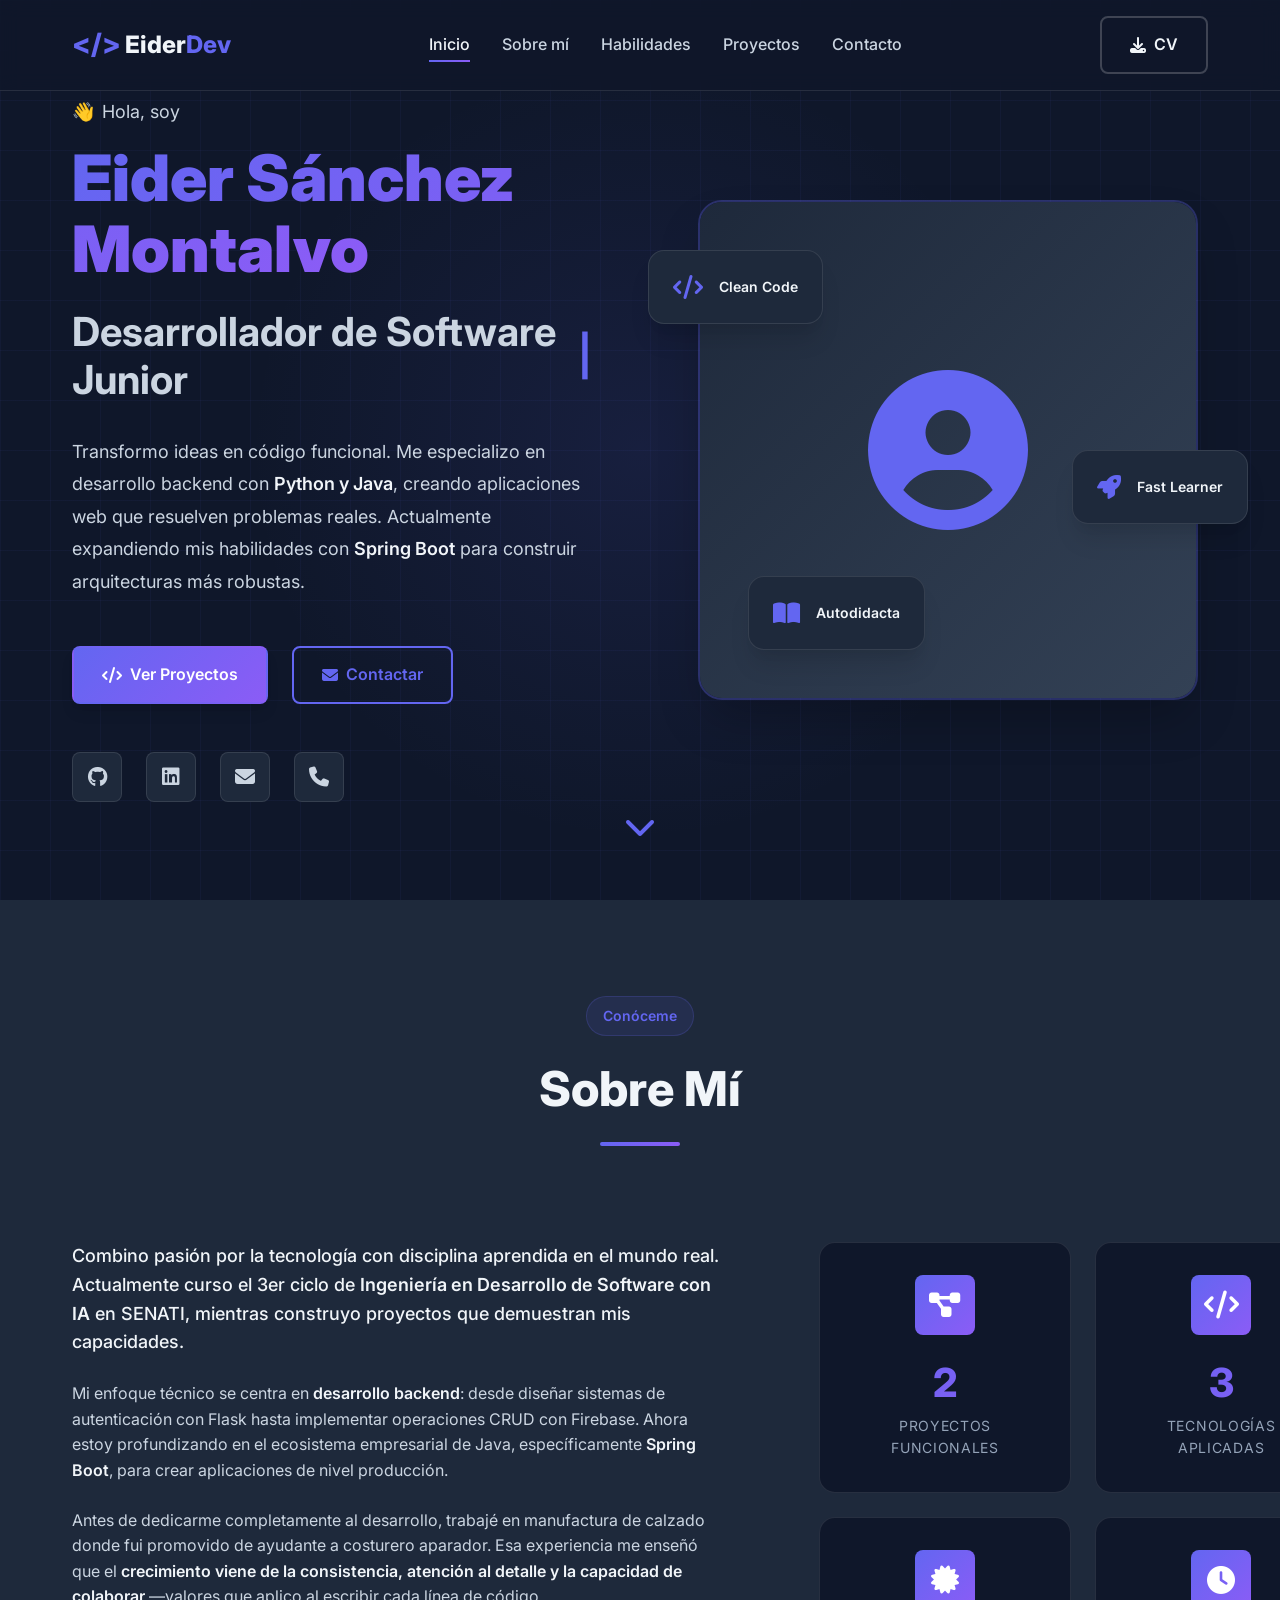
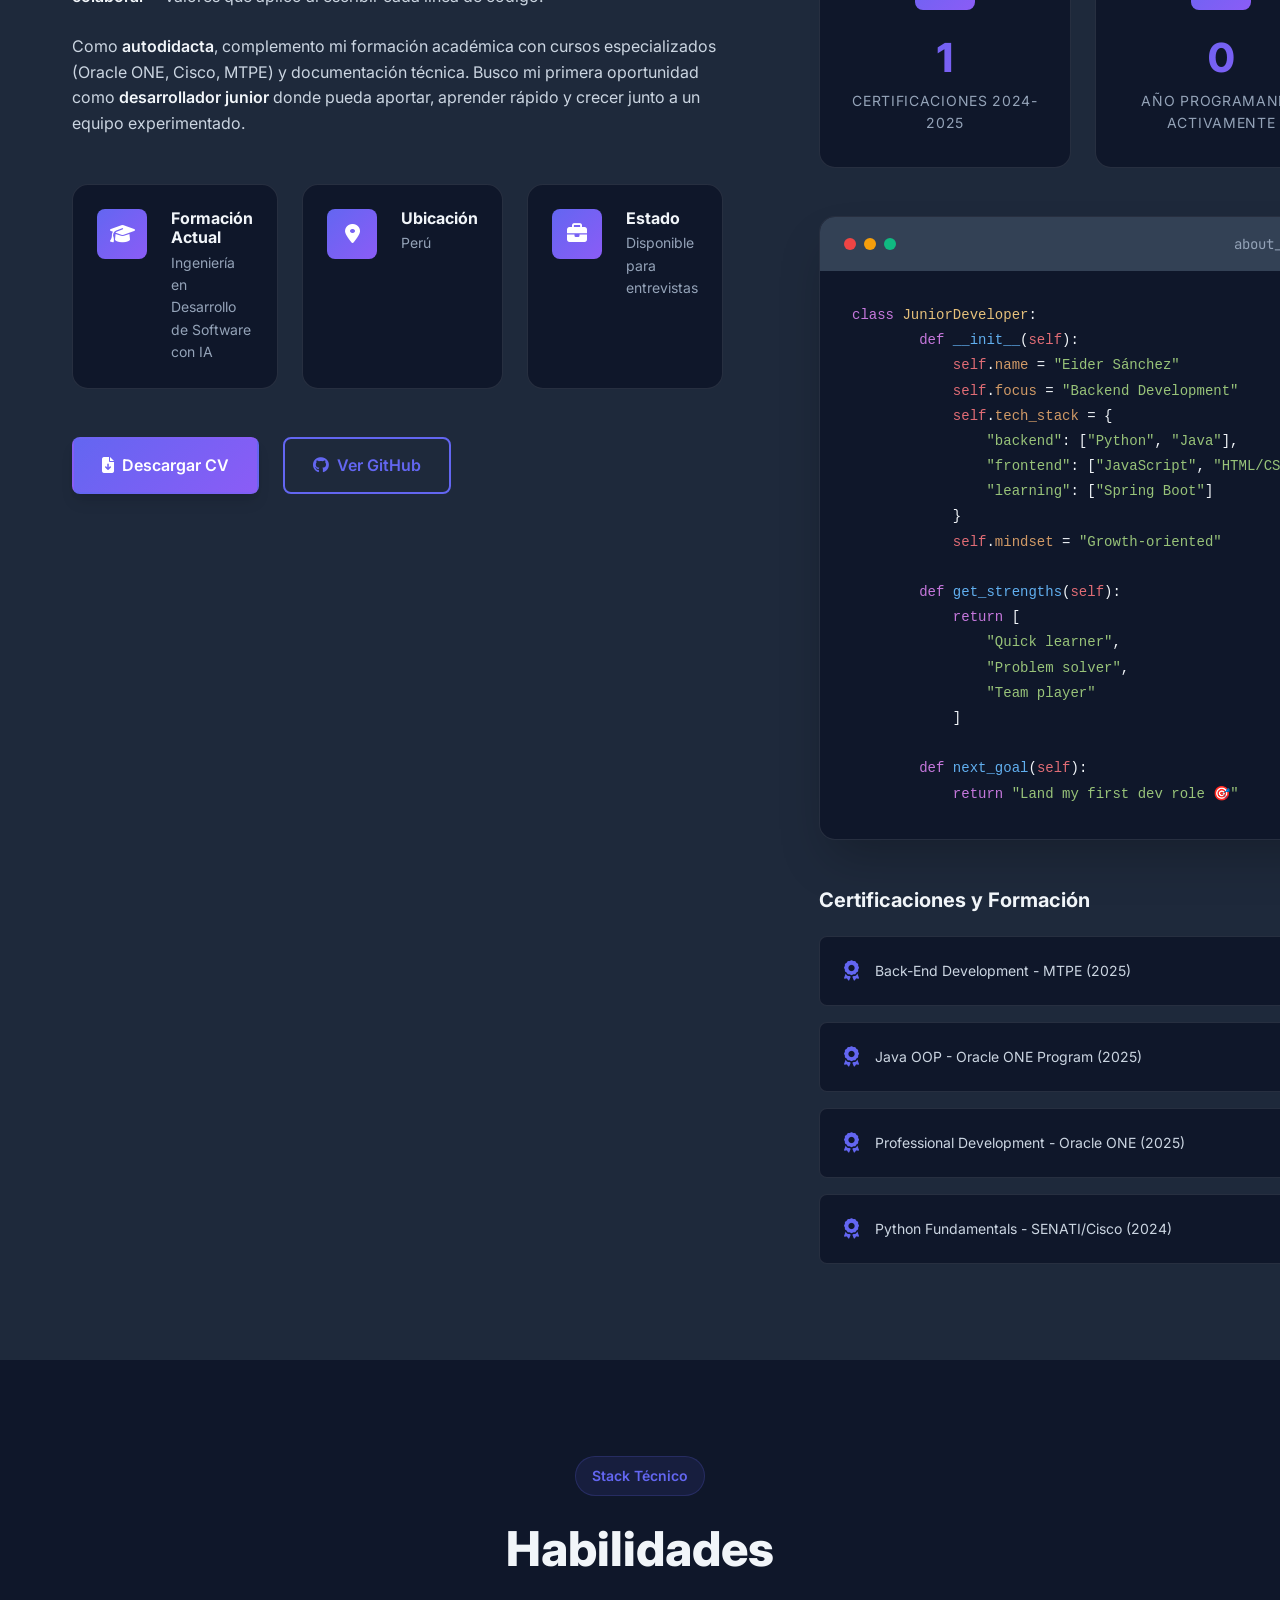
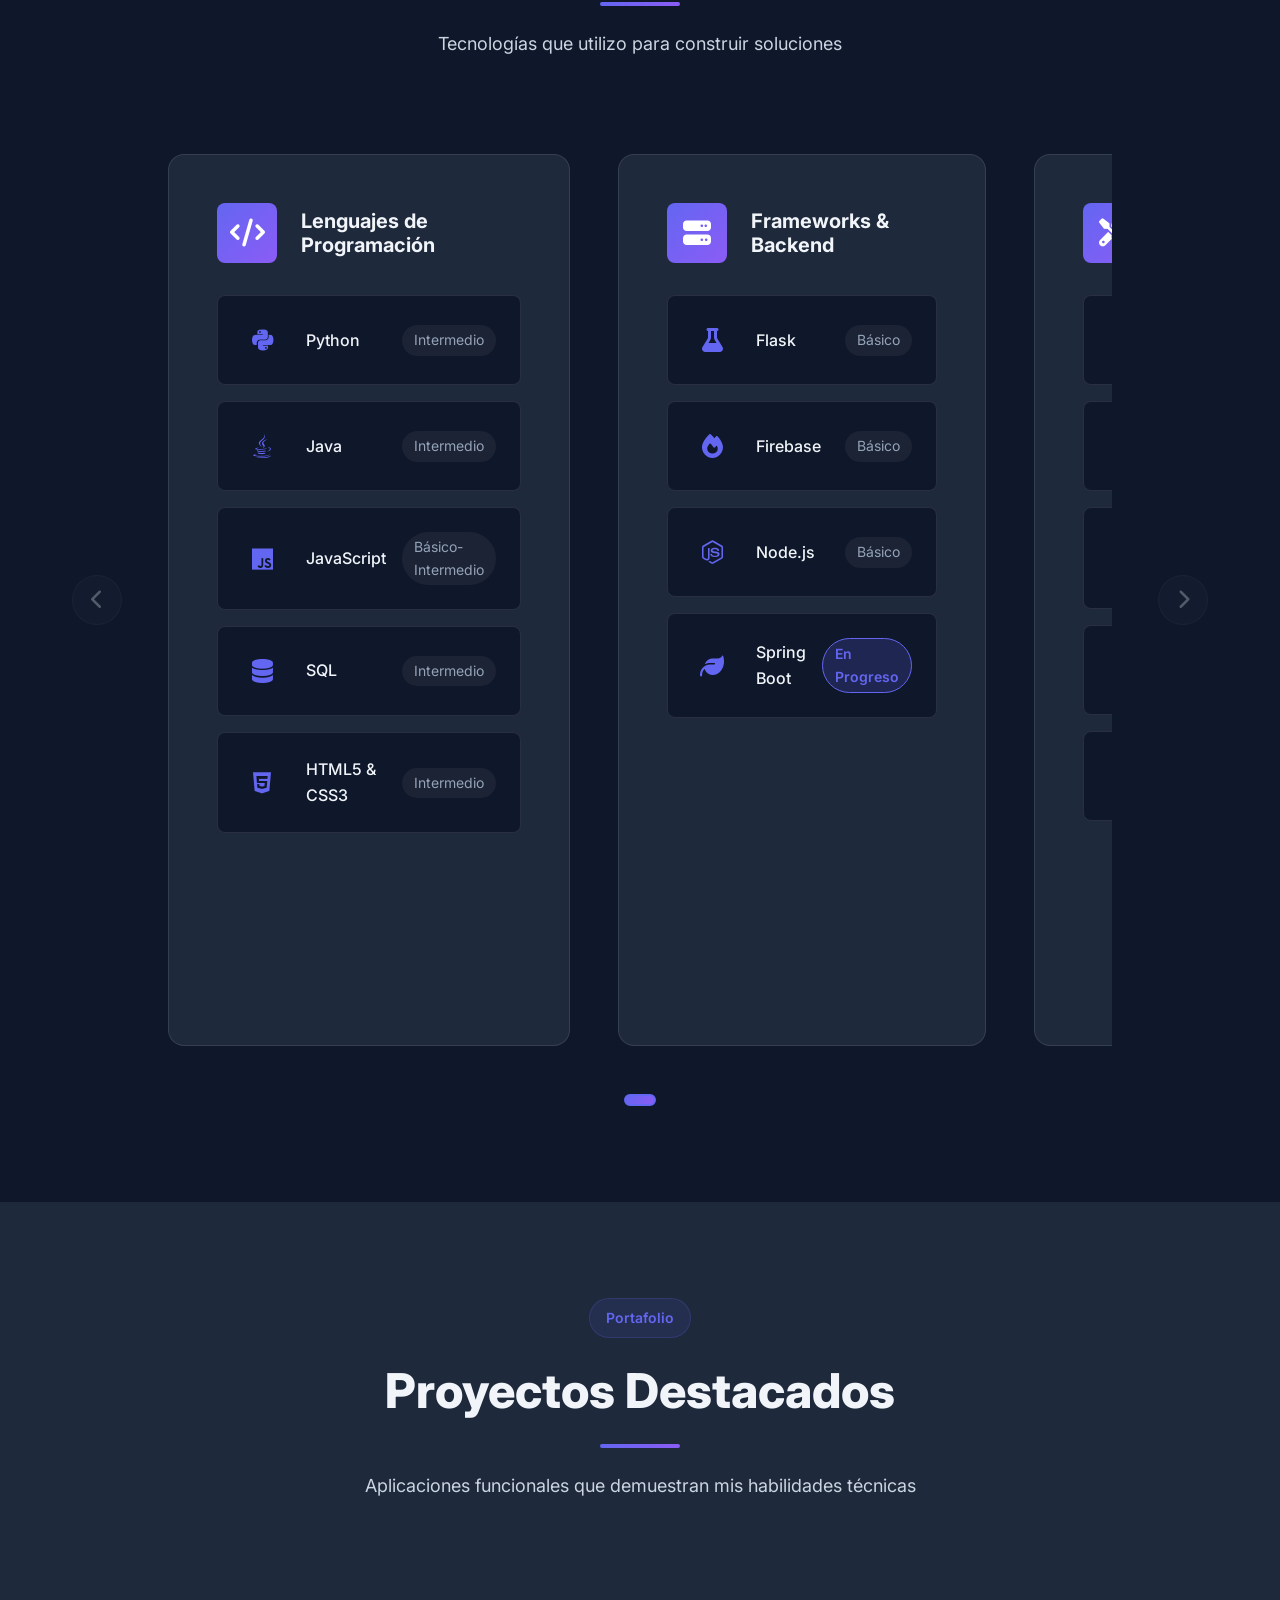
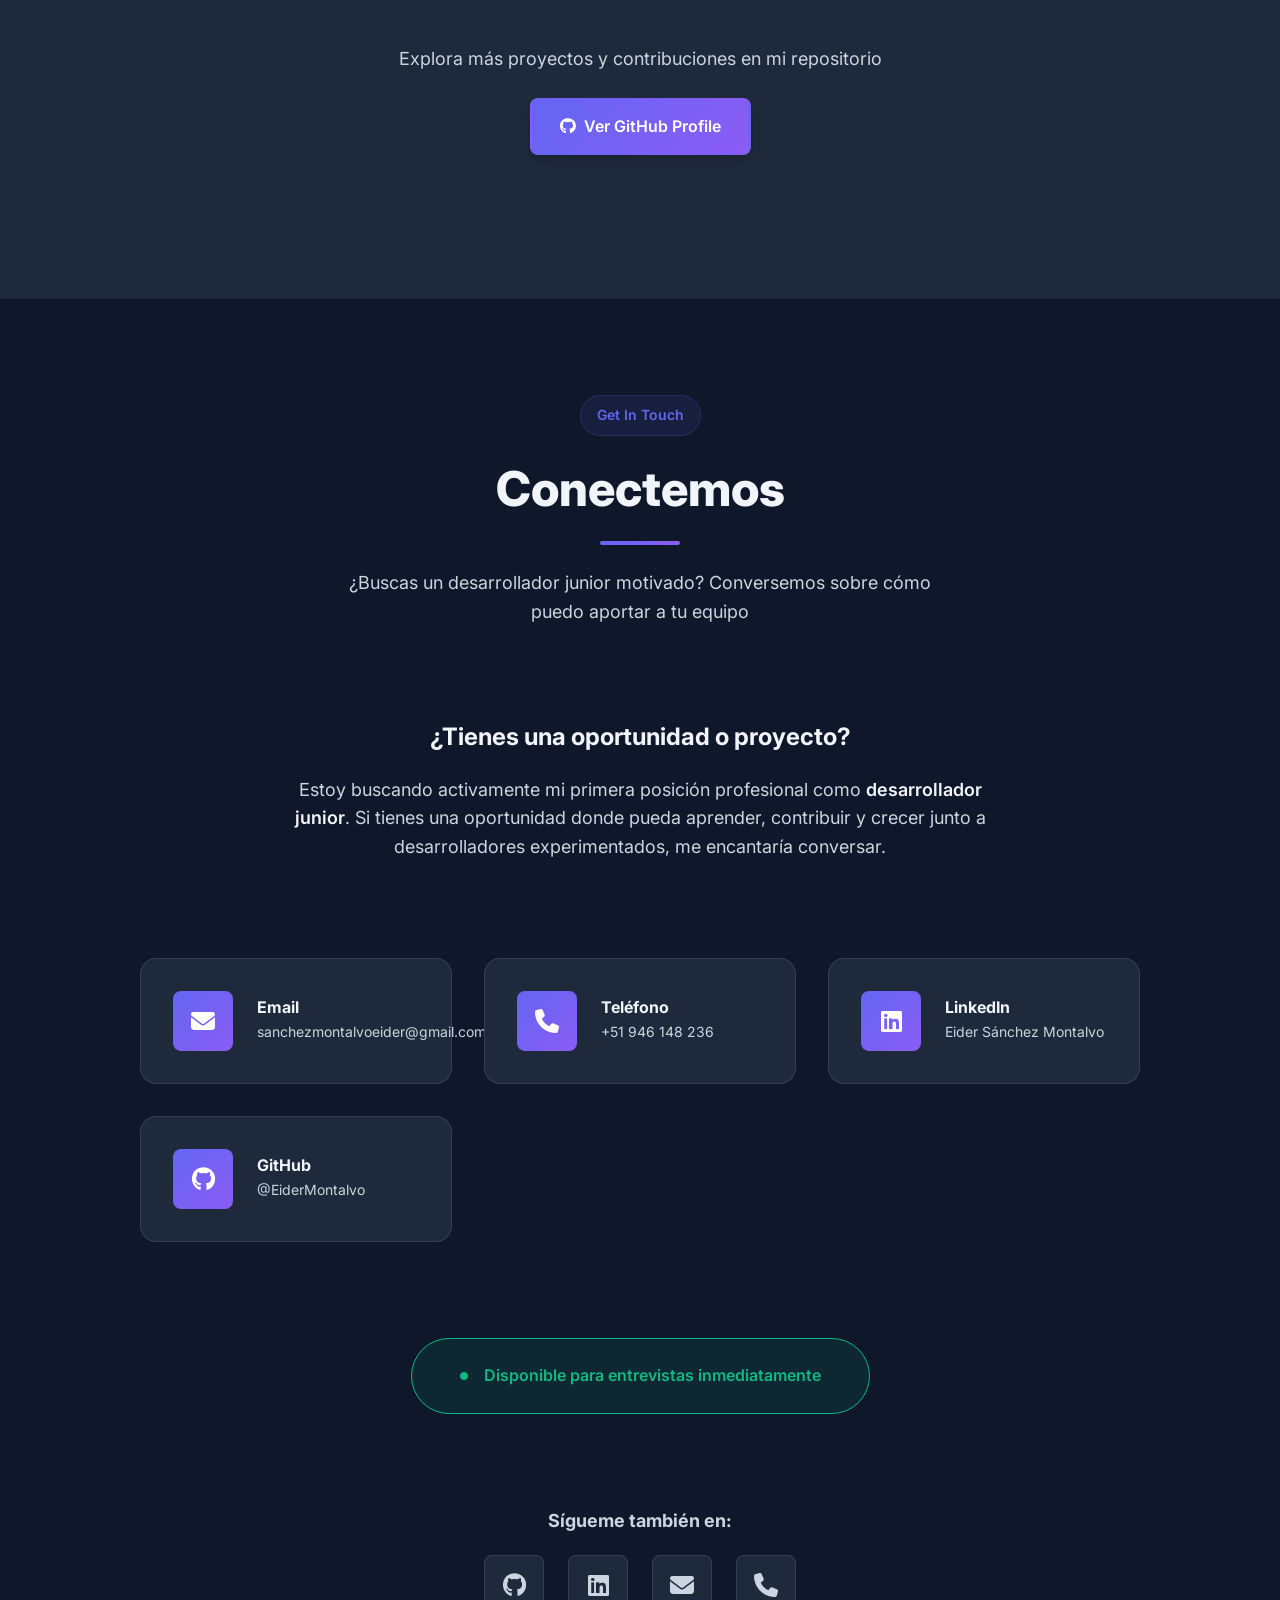
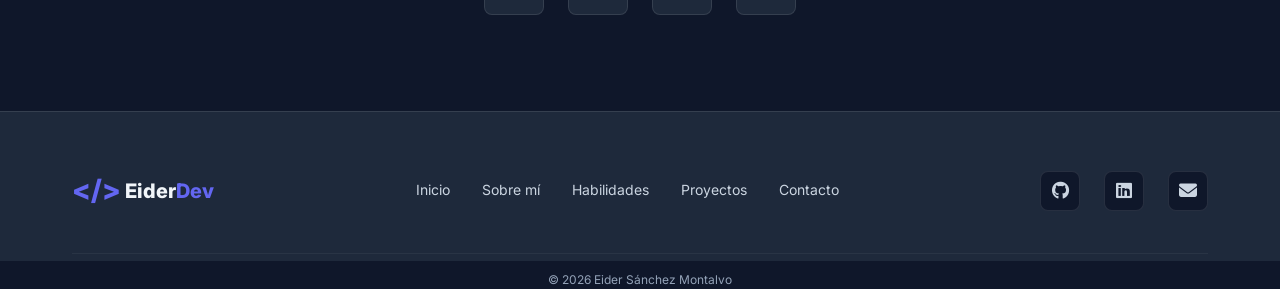
==== commit 4c415988: "feat: Implement sliders and compact footer for portfolio optimization Co-authored-by: EiderMontalvo " ====
--- a/index.html
+++ b/index.html
@@ -356,9 +356,15 @@
                         </p>
                     </div>
                     
-                    <div class="skills-container">
-                        <!-- Lenguajes -->
-                        <div class="skill-category" data-aos="fade-up">
+                    <div class="skills-slider-wrapper">
+                        <button class="slider-btn slider-prev" id="skillsPrev" aria-label="Ver habilidades anteriores">
+                            <i class="fas fa-chevron-left"></i>
+                        </button>
+                        
+                        <div class="skills-slider" id="skillsSlider">
+                            <div class="skills-container">
+                                <!-- Lenguajes -->
+                                <div class="skill-category" data-aos="fade-up">
                             <div class="category-header">
                                 <div class="category-icon">
                                     <i class="fas fa-code"></i>
@@ -578,7 +584,15 @@
                                 </div>
                             </div>
                         </div>
-                    </div>
+                            </div>
+                        </div>
+                        
+                        <button class="slider-btn slider-next" id="skillsNext" aria-label="Ver más habilidades">
+                            <i class="fas fa-chevron-right"></i>
+                        </button>
+                    </div>
+                    
+                    <div class="slider-dots" id="skillsDots" aria-label="Indicadores de habilidades"></div>
                 </div>
             </section>
 
@@ -594,8 +608,13 @@
                         </p>
                     </div>
                     
-                    <div class="projects-grid">
-                        <!-- Proyecto 1: EstudiaFácil -->
+                    <div class="projects-slider-wrapper">
+                        <button class="slider-btn slider-prev projects-prev" aria-label="Ver proyecto anterior">
+                            <i class="fas fa-chevron-left"></i>
+                        </button>
+                        
+                        <div class="projects-grid" id="projectsSlider">
+                            <!-- Proyecto 1: EstudiaFácil -->
                         <div class="project-card" data-aos="fade-up">
                             <div class="project-image">
                                 <div class="project-placeholder">
@@ -744,7 +763,14 @@
                                 </div>
                             </div>
                         </div>
-                    </div>
+                        </div>
+                        
+                        <button class="slider-btn slider-next projects-next" aria-label="Ver siguiente proyecto">
+                            <i class="fas fa-chevron-right"></i>
+                        </button>
+                    </div>
+                    
+                    <div class="slider-dots projects-dots" id="projectsDots" aria-label="Indicadores de proyectos"></div>
                     
                     <div class="projects-footer" data-aos="fade-up">
                         <p>Explora más proyectos y contribuciones en mi repositorio</p>
@@ -855,57 +881,37 @@
         <!-- Footer -->
         <footer class="footer" role="contentinfo">
             <div class="container">
-                <div class="footer-content">
-                    <div class="footer-brand">
+                <div class="footer-content-compact">
+                    <div class="footer-brand-compact">
                         <a href="#home" class="footer-logo">
                             <span class="logo-icon">&lt;/&gt;</span>
                             <span class="logo-text">Eider<span class="logo-accent">Dev</span></span>
                         </a>
-                        <p class="footer-tagline">
-                            Construyendo soluciones con código limpio y dedicación
-                        </p>
                     </div>
                     
-                    <div class="footer-links">
-                        <div class="footer-column">
-                            <h4>Navegación</h4>
-                            <ul>
-                                <li><a href="#home">Inicio</a></li>
-                                <li><a href="#about">Sobre mí</a></li>
-                                <li><a href="#skills">Habilidades</a></li>
-                                <li><a href="#projects">Proyectos</a></li>
-                                <li><a href="#contact">Contacto</a></li>
-                            </ul>
-                        </div>
-                        
-                        <div class="footer-column">
-                            <h4>Recursos</h4>
-                            <ul>
-                                <li><a href="assets/files/cv-eider-montalvo.pdf" download>Descargar CV</a></li>
-                                <li><a href="https://github.com/EiderMontalvo" target="_blank" rel="noopener noreferrer">GitHub</a></li>
-                                <li><a href="https://www.linkedin.com/in/eider-ivan-sanchez-montalvo" target="_blank" rel="noopener noreferrer">LinkedIn</a></li>
-                                <li><a href="mailto:sanchezmontalvoeider@gmail.com">Email</a></li>
-                            </ul>
-                        </div>
-                        
-                        <div class="footer-column">
-                            <h4>Contacto</h4>
-                            <ul>
-                                <li><a href="mailto:sanchezmontalvoeider@gmail.com">sanchezmontalvoeider@gmail.com</a></li>
-                                <li><a href="tel:+51946148236">+51 946 148 236</a></li>
-                                <li>Perú</li>
-                            </ul>
-                        </div>
+                    <nav class="footer-nav" aria-label="Enlaces del footer">
+                        <a href="#home">Inicio</a>
+                        <a href="#about">Sobre mí</a>
+                        <a href="#skills">Habilidades</a>
+                        <a href="#projects">Proyectos</a>
+                        <a href="#contact">Contacto</a>
+                    </nav>
+                    
+                    <div class="footer-social">
+                        <a href="https://github.com/EiderMontalvo" target="_blank" rel="noopener noreferrer" aria-label="GitHub">
+                            <i class="fab fa-github"></i>
+                        </a>
+                        <a href="https://www.linkedin.com/in/eider-ivan-sanchez-montalvo" target="_blank" rel="noopener noreferrer" aria-label="LinkedIn">
+                            <i class="fab fa-linkedin"></i>
+                        </a>
+                        <a href="mailto:sanchezmontalvoeider@gmail.com" aria-label="Email">
+                            <i class="fas fa-envelope"></i>
+                        </a>
                     </div>
                 </div>
                 
-                <div class="footer-bottom">
-                    <p class="copyright">
-                        &copy; <span id="currentYear">2025</span> Eider Sánchez Montalvo. Todos los derechos reservados.
-                    </p>
-                    <p class="made-with">
-                        Hecho con <i class="fas fa-heart"></i> y <i class="fas fa-coffee"></i>
-                    </p>
+                <div class="footer-bottom-compact">
+                    <p>&copy; <span id="currentYear">2025</span> Eider Sánchez Montalvo</p>
                 </div>
             </div>
         </footer>
--- a/assets/css/components.css
+++ b/assets/css/components.css
@@ -798,10 +798,22 @@
     background: var(--color-bg);
 }
 
+/* Skills Slider Wrapper */
+.skills-slider-wrapper {
+    position: relative;
+    padding: 0 var(--spacing-3xl);
+}
+
+.skills-slider {
+    overflow: hidden;
+    width: 100%;
+}
+
 .skills-container {
     display: grid;
-    grid-template-columns: repeat(auto-fit, minmax(280px, 1fr));
+    grid-template-columns: repeat(4, 1fr);
     gap: var(--spacing-xl);
+    transition: transform var(--transition-slow);
 }
 
 .skill-category {
@@ -911,6 +923,76 @@
     border: 1px solid var(--color-primary);
 }
 
+/* Slider Controls */
+.slider-btn {
+    position: absolute;
+    top: 50%;
+    transform: translateY(-50%);
+    width: 50px;
+    height: 50px;
+    background: var(--color-bg-secondary);
+    border: 1px solid rgba(255, 255, 255, 0.1);
+    border-radius: 50%;
+    color: var(--color-text);
+    font-size: 1.25rem;
+    display: flex;
+    align-items: center;
+    justify-content: center;
+    cursor: pointer;
+    transition: var(--transition-base);
+    z-index: 10;
+}
+
+.slider-btn:hover:not(:disabled) {
+    background: linear-gradient(135deg, var(--color-primary), var(--color-secondary));
+    border-color: var(--color-primary);
+    color: white;
+    transform: translateY(-50%) scale(1.1);
+}
+
+.slider-btn:disabled {
+    opacity: 0.3;
+    cursor: not-allowed;
+}
+
+.slider-prev {
+    left: 0;
+}
+
+.slider-next {
+    right: 0;
+}
+
+/* Slider Dots */
+.slider-dots {
+    display: flex;
+    justify-content: center;
+    gap: var(--spacing-sm);
+    margin-top: var(--spacing-xl);
+}
+
+.slider-dot {
+    width: 12px;
+    height: 12px;
+    background: var(--color-bg-tertiary);
+    border: 2px solid rgba(255, 255, 255, 0.2);
+    border-radius: 50%;
+    cursor: pointer;
+    transition: var(--transition-base);
+}
+
+.slider-dot:hover {
+    background: var(--color-text-muted);
+    transform: scale(1.2);
+}
+
+.slider-dot.active {
+    background: linear-gradient(135deg, var(--color-primary), var(--color-secondary));
+    border-color: var(--color-primary);
+    width: 32px;
+    border-radius: var(--radius-full);
+}
+
 /* ========================================
    PROJECTS SECTION
 ======================================== */
@@ -918,11 +1000,22 @@
     background: var(--color-bg-secondary);
 }
 
+/* Projects Slider Wrapper - Only visible on mobile */
+.projects-slider-wrapper {
+    position: relative;
+    display: none;
+}
+
 .projects-grid {
     display: grid;
     grid-template-columns: repeat(auto-fill, minmax(350px, 1fr));
     gap: var(--spacing-xl);
     margin-bottom: var(--spacing-3xl);
+}
+
+/* Projects slider dots */
+.projects-dots {
+    display: none;
 }
 
 .project-card {
@@ -1217,85 +1310,87 @@
 ======================================== */
 .footer {
     background: var(--color-bg-secondary);
-    padding: var(--spacing-3xl) 0 var(--spacing-lg);
+    padding: var(--spacing-lg) 0;
     border-top: 1px solid rgba(255, 255, 255, 0.1);
-}
-
-.footer-content {
-    display: grid;
-    grid-template-columns: 2fr 1fr 1fr 1fr;
+    max-height: 150px;
+}
+
+/* Compact Footer Layout */
+.footer-content-compact {
+    display: flex;
+    align-items: center;
+    justify-content: space-between;
     gap: var(--spacing-xl);
-    margin-bottom: var(--spacing-xl);
-}
-
-.footer-brand {
-    max-width: 300px;
+    padding: var(--spacing-md) 0;
+}
+
+.footer-brand-compact {
+    flex-shrink: 0;
 }
 
 .footer-logo {
-    font-size: 1.5rem;
+    font-size: 1.25rem;
     font-weight: 800;
-    margin-bottom: var(--spacing-md);
     display: inline-flex;
     align-items: center;
     gap: 0.25rem;
 }
 
-.footer-tagline {
+.footer-nav {
+    display: flex;
+    gap: var(--spacing-lg);
+    align-items: center;
+}
+
+.footer-nav a {
     color: var(--color-text-secondary);
     font-size: var(--font-size-sm);
-    line-height: 1.8;
-}
-
-.footer-column h4 {
-    font-size: var(--font-size-base);
-    margin-bottom: var(--spacing-md);
-    color: var(--color-text);
-}
-
-.footer-column ul {
-    display: flex;
-    flex-direction: column;
-    gap: var(--spacing-sm);
-}
-
-.footer-column a {
-    color: var(--color-text-secondary);
-    font-size: var(--font-size-sm);
-    transition: var(--transition-base);
-}
-
-.footer-column a:hover {
-    color: var(--color-primary);
-    padding-left: 5px;
-}
-
-.footer-column li {
-    color: var(--color-text-secondary);
-    font-size: var(--font-size-sm);
-}
-
-.footer-bottom {
+    transition: var(--transition-base);
+    white-space: nowrap;
+}
+
+.footer-nav a:hover {
+    color: var(--color-primary);
+}
+
+.footer-social {
+    display: flex;
+    gap: var(--spacing-md);
+    align-items: center;
+}
+
+.footer-social a {
+    width: 40px;
+    height: 40px;
+    display: flex;
+    align-items: center;
+    justify-content: center;
+    background: var(--color-bg);
+    border-radius: var(--radius-md);
+    color: var(--color-text-secondary);
+    font-size: 1.125rem;
+    transition: var(--transition-base);
+    border: 1px solid rgba(255, 255, 255, 0.1);
+}
+
+.footer-social a:hover {
+    background: linear-gradient(135deg, var(--color-primary), var(--color-secondary));
+    color: white;
+    transform: translateY(-2px);
+    box-shadow: var(--shadow-lg);
+}
+
+.footer-bottom-compact {
     text-align: center;
-    padding-top: var(--spacing-xl);
-    border-top: 1px solid rgba(255, 255, 255, 0.1);
-}
-
-.copyright {
-    font-size: var(--font-size-sm);
+    padding-top: var(--spacing-sm);
+    border-top: 1px solid rgba(255, 255, 255, 0.05);
+    margin-top: var(--spacing-sm);
+}
+
+.footer-bottom-compact p {
+    font-size: var(--font-size-xs);
     color: var(--color-text-muted);
-    margin-bottom: var(--spacing-sm);
-}
-
-.made-with {
-    font-size: var(--font-size-sm);
-    color: var(--color-text-secondary);
     margin: 0;
-}
-
-.made-with i {
-    color: var(--color-accent);
-    animation: pulse 1.5s ease-in-out infinite;
 }
 
 /* ========================================
--- a/assets/css/responsive.css
+++ b/assets/css/responsive.css
@@ -105,10 +105,11 @@
         margin-top: var(--spacing-md);
     }
 
-    /* Hero Section */
+    /* Hero Section - Fix header overlap */
     .hero-section {
         min-height: auto;
-        padding: var(--spacing-3xl) 0;
+        padding-top: calc(var(--spacing-3xl) + 60px);
+        padding-bottom: var(--spacing-3xl);
     }
 
     .hero-greeting {
@@ -164,19 +165,55 @@
         font-size: 0.75rem;
     }
 
-    /* Skills */
+    /* Skills Slider - 2 items on tablet */
+    .skills-slider-wrapper {
+        padding: 0 var(--spacing-2xl);
+    }
+    
     .skills-container {
-        grid-template-columns: 1fr;
+        grid-template-columns: repeat(2, 1fr);
     }
 
     .skill-category {
         padding: var(--spacing-lg);
     }
-
-    /* Projects */
+    
+    .slider-btn {
+        width: 45px;
+        height: 45px;
+        font-size: 1.1rem;
+    }
+
+    /* Projects Slider - Activate on mobile */
+    .projects-slider-wrapper {
+        display: block;
+        position: relative;
+        padding: 0 var(--spacing-2xl);
+    }
+    
     .projects-grid {
-        grid-template-columns: 1fr;
+        display: flex;
+        overflow-x: auto;
+        scroll-snap-type: x mandatory;
+        scroll-behavior: smooth;
         gap: var(--spacing-lg);
+        margin-bottom: var(--spacing-xl);
+        -webkit-overflow-scrolling: touch;
+        scrollbar-width: none;
+    }
+    
+    .projects-grid::-webkit-scrollbar {
+        display: none;
+    }
+    
+    .project-card {
+        flex: 0 0 100%;
+        scroll-snap-align: start;
+        max-width: 100%;
+    }
+    
+    .projects-dots {
+        display: flex;
     }
 
     /* Contact */
@@ -184,22 +221,18 @@
         grid-template-columns: 1fr;
     }
 
-    /* Footer */
-    .footer-content {
-        grid-template-columns: 1fr;
+    /* Footer - Stack vertically */
+    .footer-content-compact {
+        flex-direction: column;
+        align-items: center;
         text-align: center;
-    }
-
-    .footer-brand {
-        margin: 0 auto;
-    }
-
-    .footer-column {
-        text-align: center;
-    }
-
-    .footer-column a:hover {
-        padding-left: 0;
+        gap: var(--spacing-md);
+    }
+    
+    .footer-nav {
+        flex-wrap: wrap;
+        justify-content: center;
+        gap: var(--spacing-md);
     }
 
     /* Modal */
@@ -249,7 +282,11 @@
         font-size: var(--font-size-sm);
     }
 
-    /* Hero */
+    /* Hero - Extra padding for small mobile */
+    .hero-section {
+        padding-top: calc(var(--spacing-2xl) + 70px);
+    }
+    
     .hero-image-wrapper {
         max-width: 250px;
     }
@@ -284,7 +321,21 @@
         font-size: 0.7rem;
     }
 
-    /* Skills */
+    /* Skills Slider - 1 item on mobile */
+    .skills-slider-wrapper {
+        padding: 0 var(--spacing-xl);
+    }
+    
+    .skills-container {
+        grid-template-columns: 1fr;
+    }
+    
+    .slider-btn {
+        width: 40px;
+        height: 40px;
+        font-size: 1rem;
+    }
+    
     .category-icon {
         width: 50px;
         height: 50px;
@@ -336,13 +387,25 @@
         font-size: 1.25rem;
     }
 
-    /* Footer */
+    /* Footer - Compact on mobile */
     .footer {
-        padding: var(--spacing-2xl) 0 var(--spacing-md);
+        padding: var(--spacing-md) 0;
+        max-height: none;
     }
 
     .footer-logo {
-        font-size: 1.25rem;
+        font-size: 1.125rem;
+    }
+    
+    .footer-nav {
+        font-size: var(--font-size-xs);
+        gap: var(--spacing-sm);
+    }
+    
+    .footer-social a {
+        width: 35px;
+        height: 35px;
+        font-size: 1rem;
     }
 
     /* Modal */
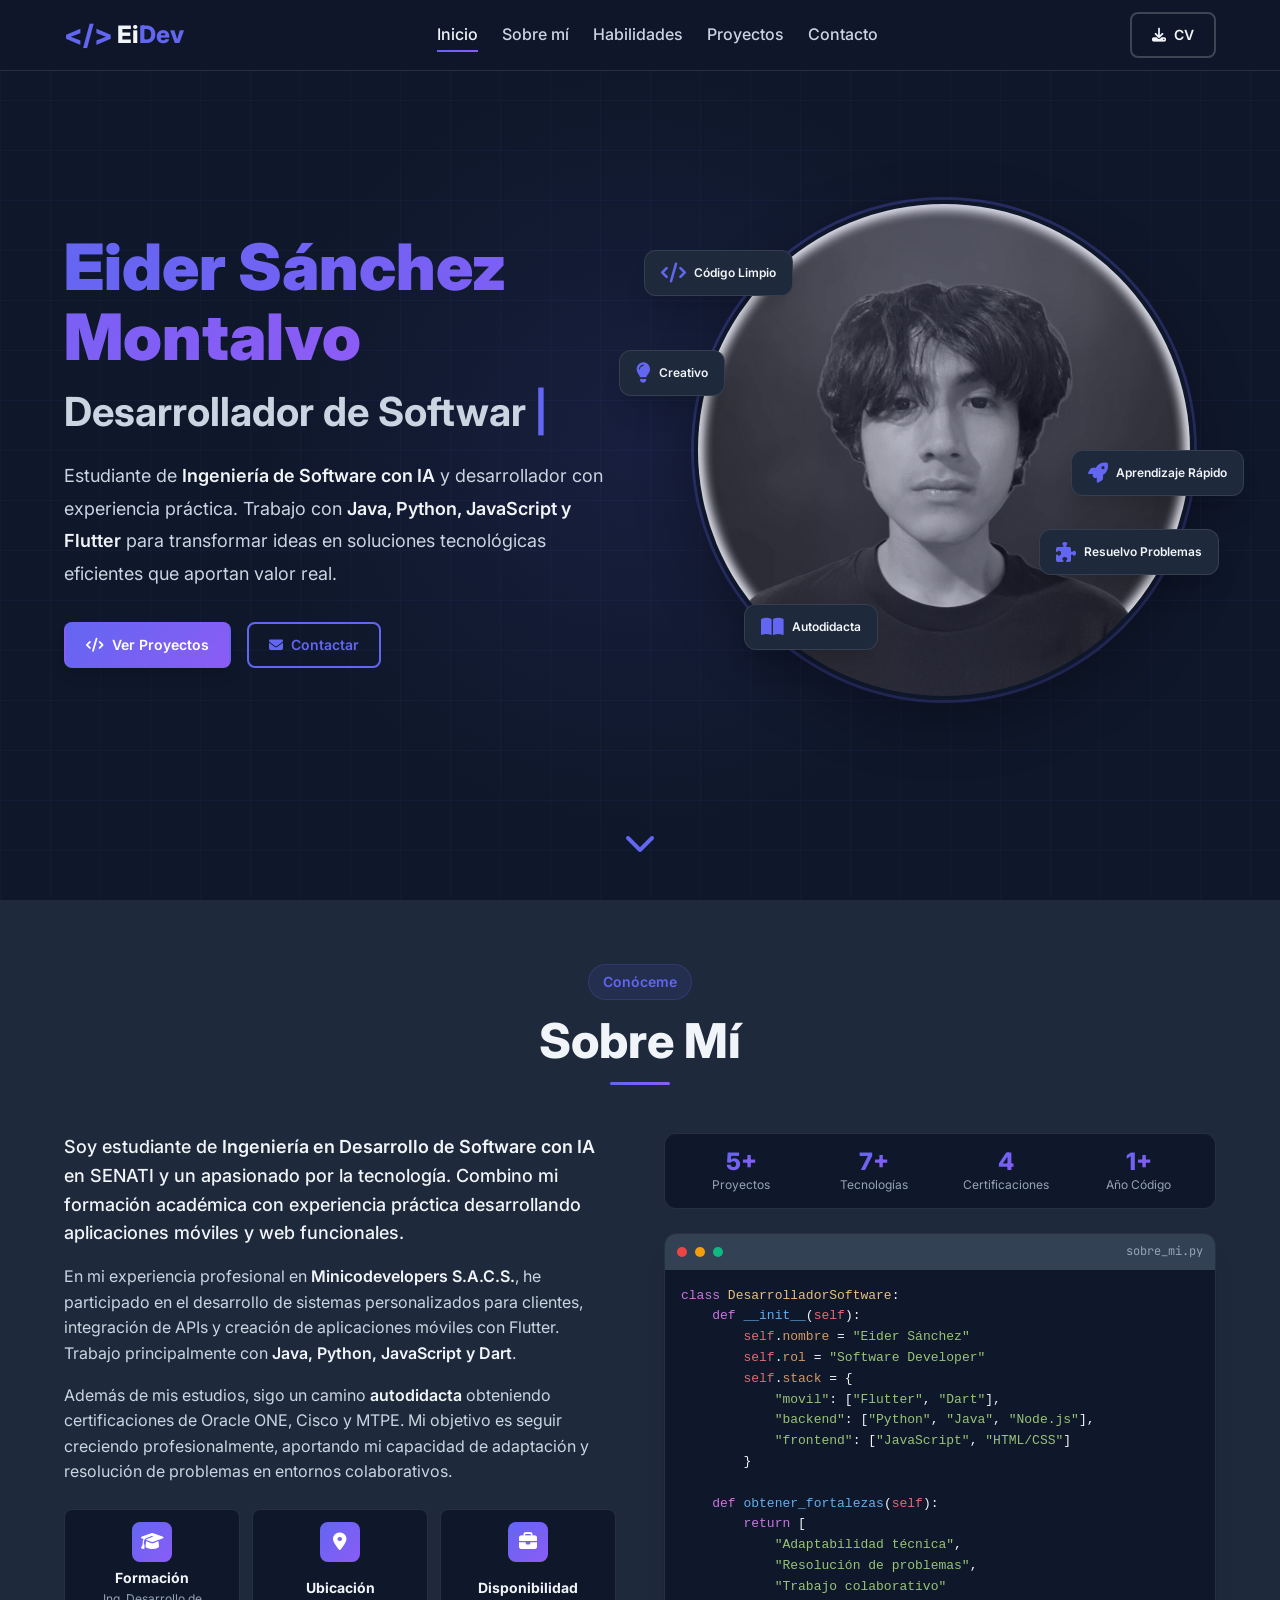
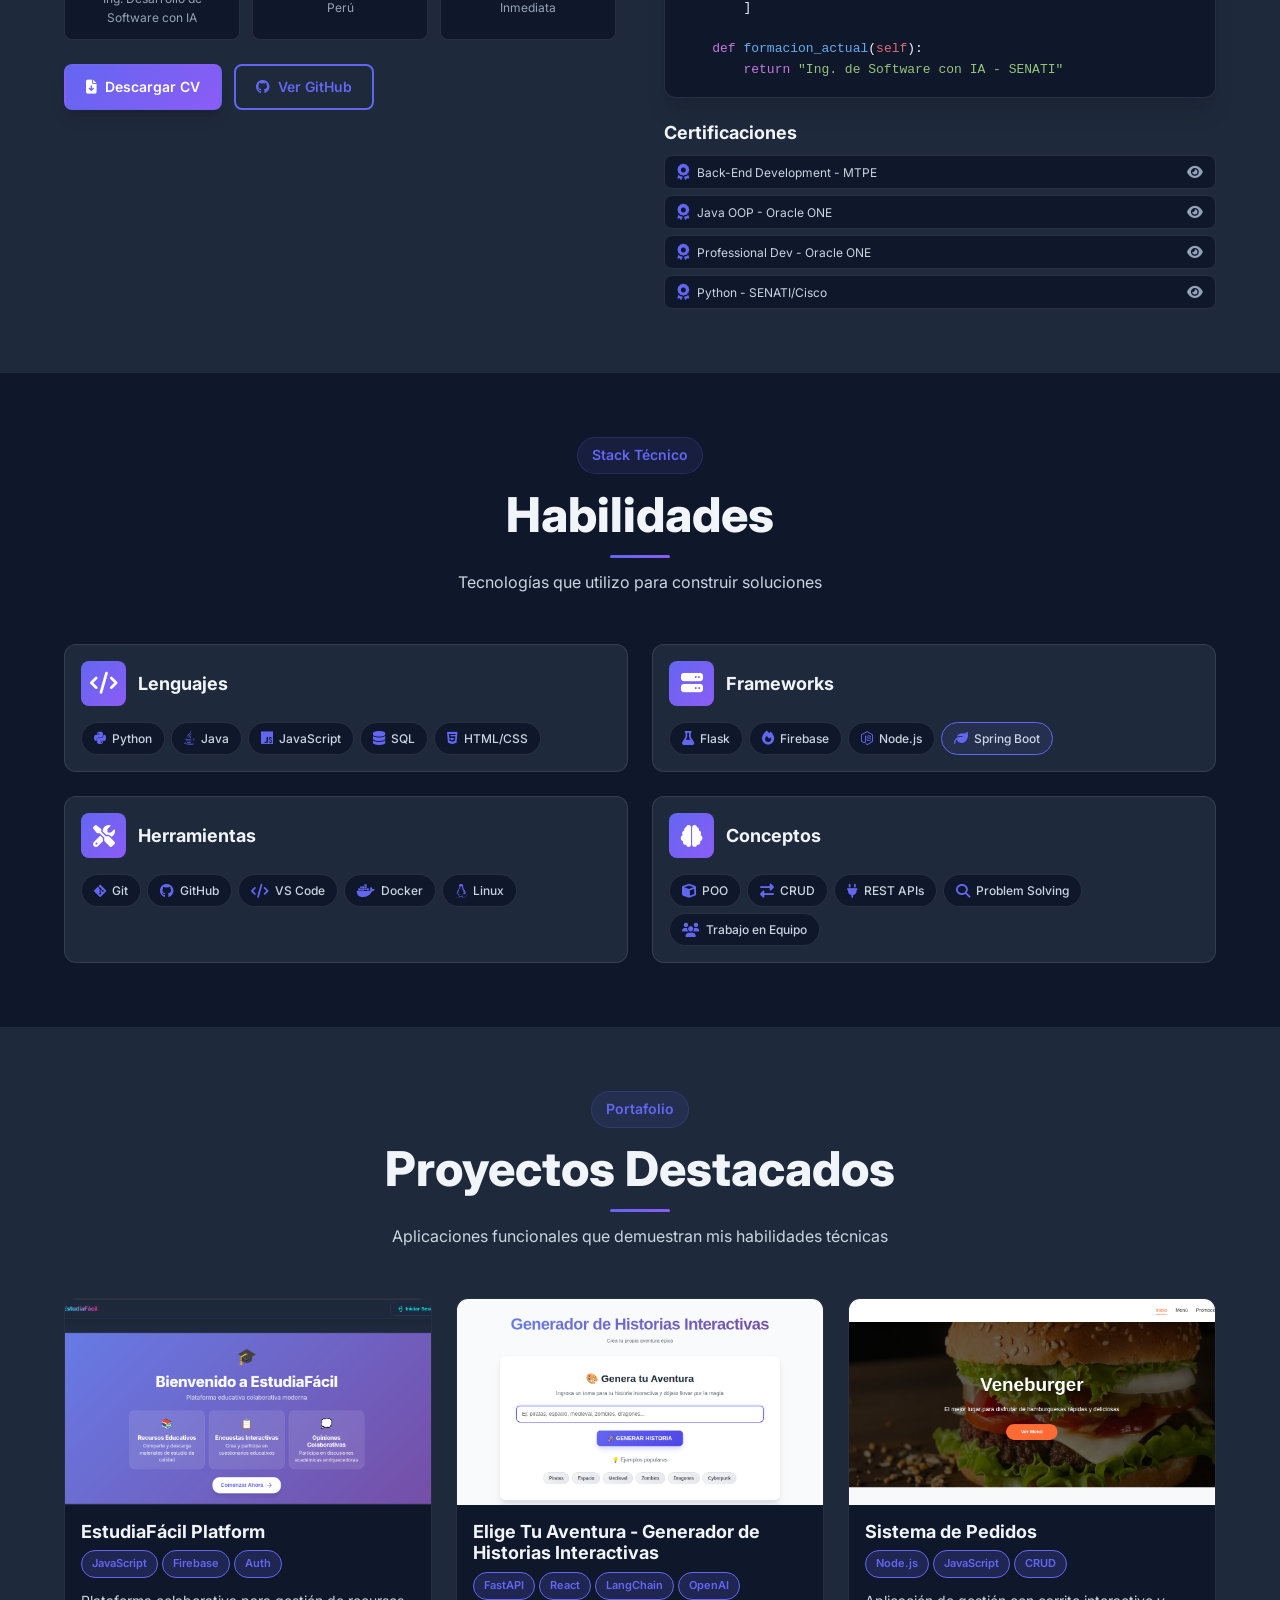
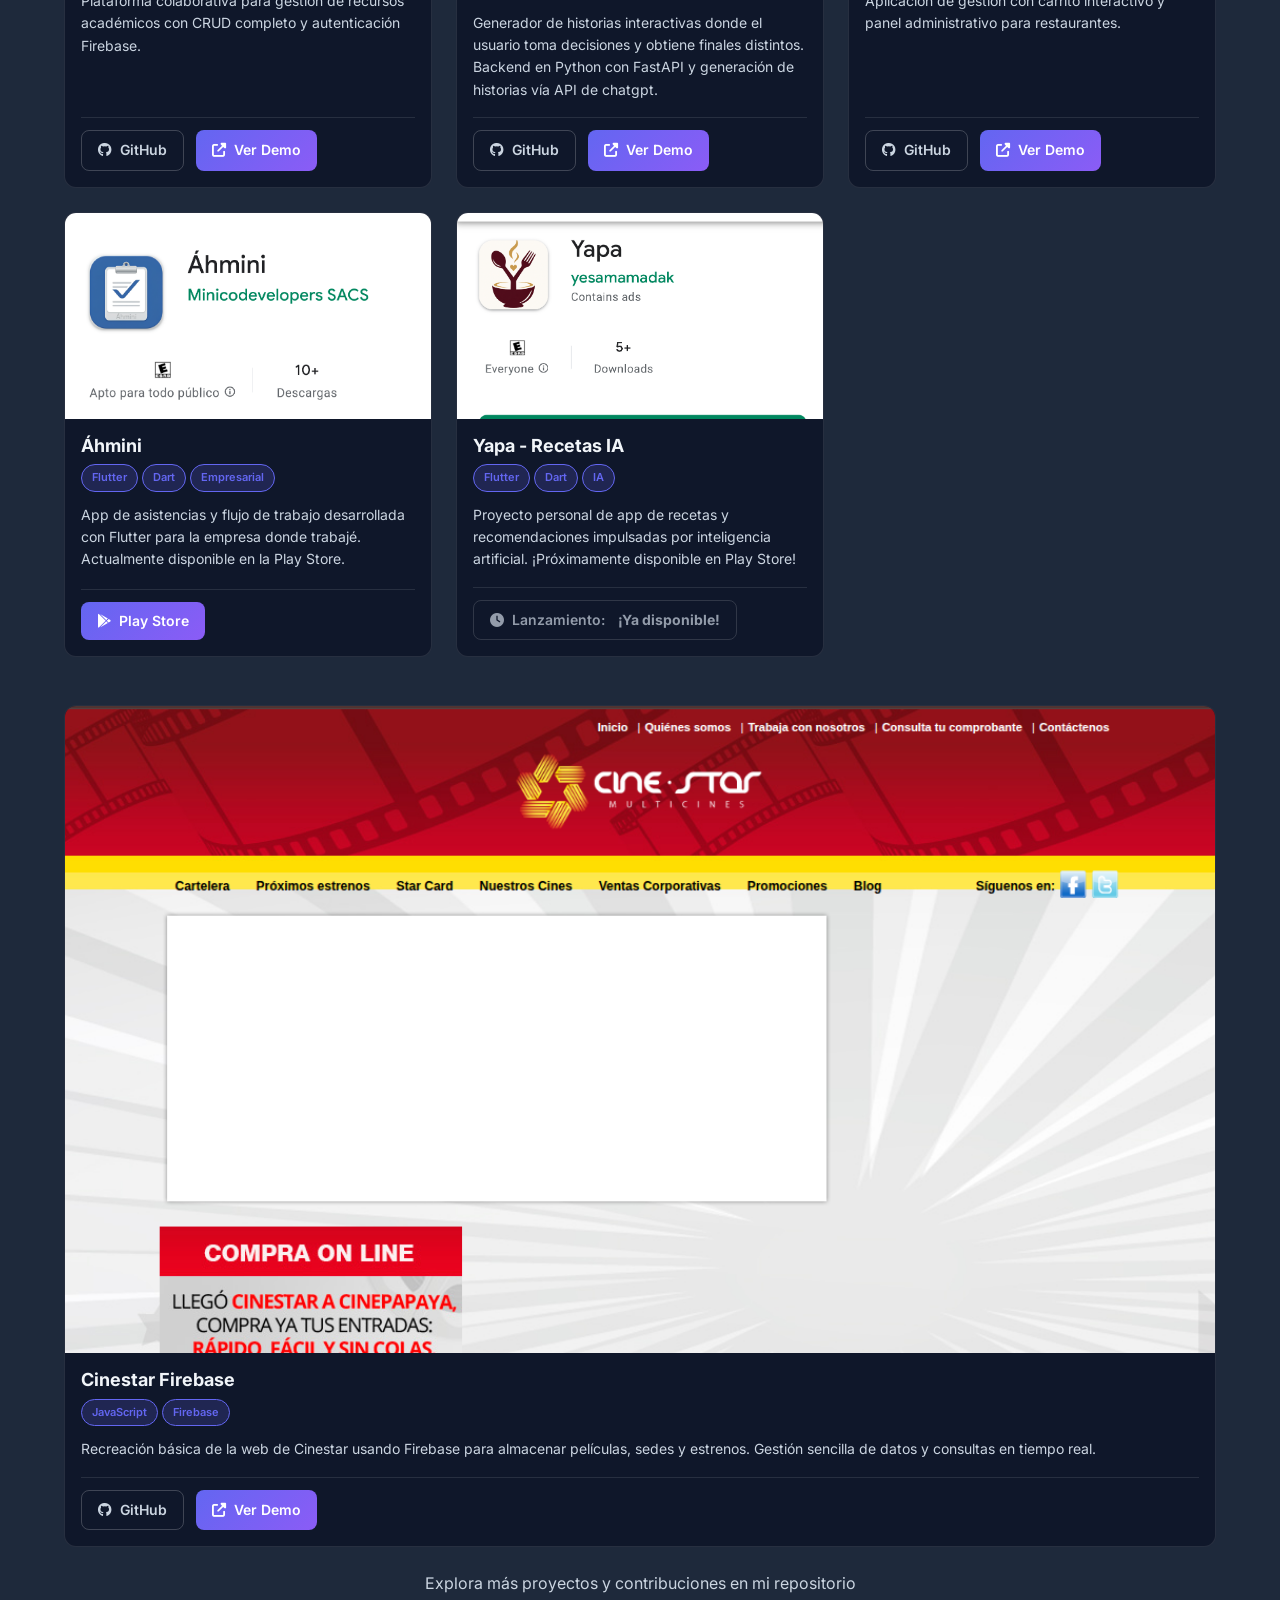
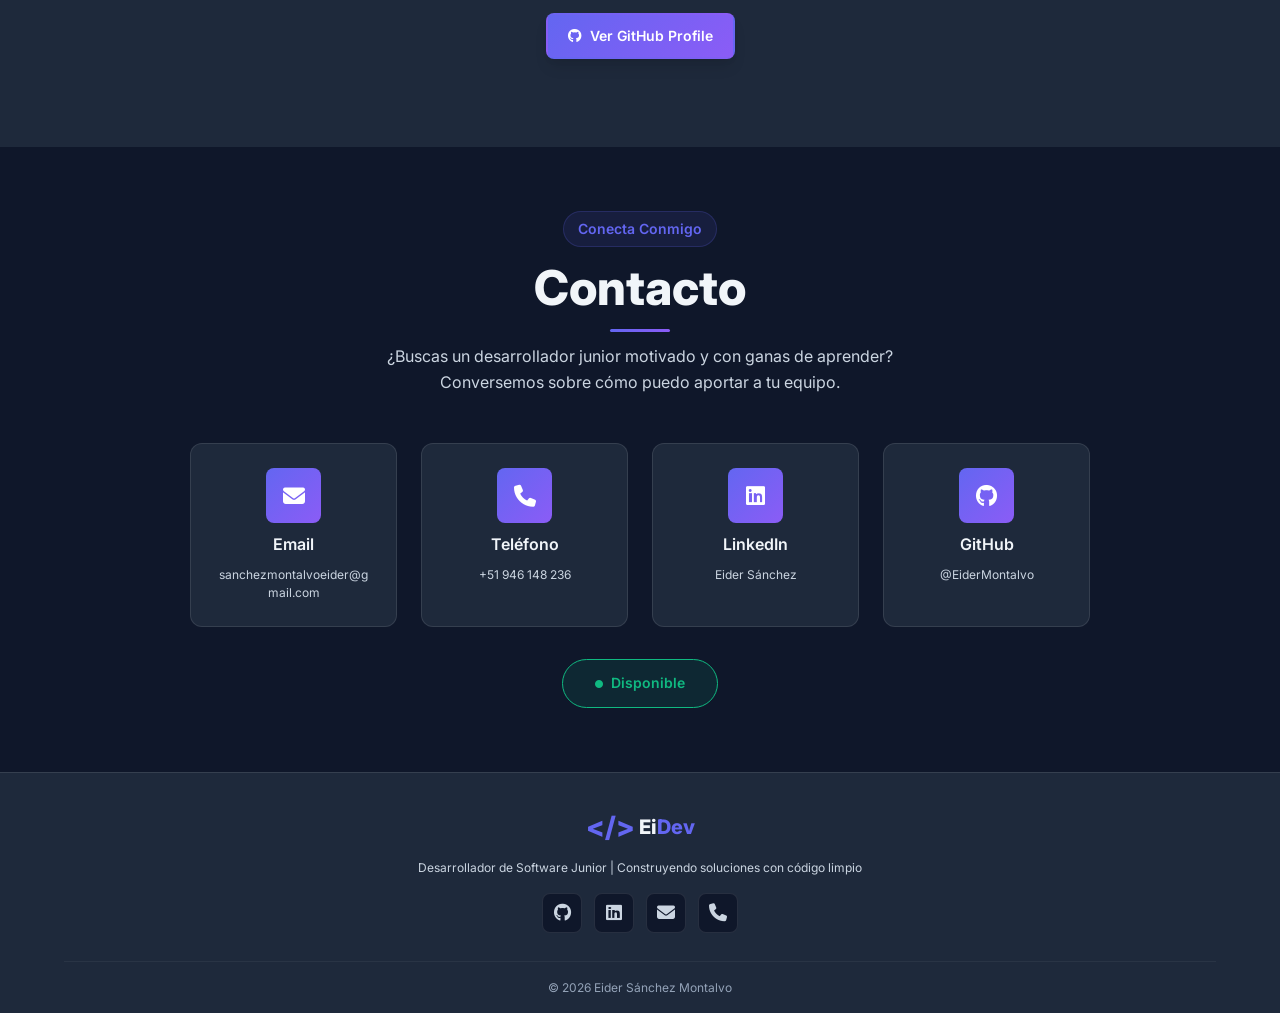
==== commit 59d31652: "Refactorización a arquitectura por componentes (Vanilla JS), actualización de experiencia y CV, y ad" ====
--- a/index.html
+++ b/index.html
@@ -1,947 +1,69 @@
-    <!DOCTYPE html>
-    <html lang="es">
-    <head>
-        <!-- Meta Tags Esenciales -->
-        <meta charset="UTF-8">
-        <meta name="viewport" content="width=device-width, initial-scale=1.0">
-        <meta http-equiv="X-UA-Compatible" content="IE=edge">
-        
-        <!-- SEO Meta Tags -->
-        <meta name="description" content="Eider Sánchez Montalvo - Desarrollador de Software Junior especializado en Python, Java y JavaScript. Estudiante de Ingeniería en Desarrollo de Software con IA en SENATI.">
-        <meta name="keywords" content="desarrollador junior, python, java, javascript, flask, spring boot, backend developer, Eider Montalvo">
-        <meta name="author" content="Eider Iván Sánchez Montalvo">
-        
-        <!-- Open Graph -->
-        <meta property="og:title" content="Eider Sánchez Montalvo | Desarrollador de Software Junior">
-        <meta property="og:description" content="Desarrollador en formación especializado en Python, Java y JavaScript">
-        <meta property="og:type" content="website">
-        <meta property="og:url" content="https://eidermontalvo.github.io/portfolio/">
-        
-        <!-- Favicon -->
-        <link rel="icon" type="image/png" href="assets/images/icons/favicon.png">
-        
-        <!-- Título -->
-        <title>Eider Sánchez Montalvo | Desarrollador de Software Junior</title>
-        
-        <!-- Estilos -->
-        <link rel="stylesheet" href="assets/css/main.css">
-        <link rel="stylesheet" href="assets/css/components.css">
-        <link rel="stylesheet" href="assets/css/utilities.css">
-        <link rel="stylesheet" href="assets/css/responsive.css">
-        
-        <!-- Font Awesome -->
-        <link rel="stylesheet" href="https://cdnjs.cloudflare.com/ajax/libs/font-awesome/6.4.0/css/all.min.css">
-        
-        <!-- Google Fonts -->
-        <link rel="preconnect" href="https://fonts.googleapis.com">
-        <link rel="preconnect" href="https://fonts.gstatic.com" crossorigin>
-        <link href="https://fonts.googleapis.com/css2?family=Inter:wght@300;400;500;600;700;800;900&family=JetBrains+Mono:wght@400;500;600&display=swap" rel="stylesheet">
-    </head>
-    <body>
-        <!-- Skip to Content (Accesibilidad) -->
-        <a href="#main-content" class="skip-link">Saltar al contenido principal</a>
-        
-        <!-- Header & Navigation -->
-        <header class="header" id="header" role="banner">
-            <nav class="navbar container" role="navigation" aria-label="Navegación principal">
-                <div class="nav-brand">
-                    <a href="#home" class="logo" aria-label="Ir al inicio">
-                        <span class="logo-icon">&lt;/&gt;</span>
-                        <span class="logo-text">Eider<span class="logo-accent">Dev</span></span>
-                    </a>
-                </div>
-                
-                <button class="nav-toggle" id="navToggle" aria-label="Abrir menú de navegación" aria-expanded="false">
-                    <span class="hamburger-line"></span>
-                    <span class="hamburger-line"></span>
-                    <span class="hamburger-line"></span>
-                </button>
-                
-                <ul class="nav-menu" id="navMenu" role="menubar">
-                    <li role="none"><a href="#home" class="nav-link active" role="menuitem">Inicio</a></li>
-                    <li role="none"><a href="#about" class="nav-link" role="menuitem">Sobre mí</a></li>
-                    <li role="none"><a href="#skills" class="nav-link" role="menuitem">Habilidades</a></li>
-                    <li role="none"><a href="#projects" class="nav-link" role="menuitem">Proyectos</a></li>
-                    <li role="none"><a href="#contact" class="nav-link" role="menuitem">Contacto</a></li>
-                </ul>
-                
-                <div class="nav-cta">
-                    <a href="assets/files/cv-eider-montalvo.pdf" class="btn btn-outline" download aria-label="Descargar CV">
-                        <i class="fas fa-download" aria-hidden="true"></i>
-                        <span>CV</span>
-                    </a>
-                </div>
-            </nav>
-        </header>
+<!DOCTYPE html>
+<html lang="es">
 
-        <!-- Main Content -->
-        <main id="main-content">
-            
-            <!-- Hero Section -->
-            <section id="home" class="hero-section" aria-label="Sección de bienvenida">
-                <div class="hero-background" aria-hidden="true">
-                    <div class="grid-pattern"></div>
-                    <div class="gradient-overlay"></div>
-                </div>
-                
-                <div class="container">
-                    <div class="hero-content">
-                        <div class="hero-text" data-aos="fade-up">
-                            <p class="hero-greeting">
-                                <span class="wave" aria-label="Mano saludando">👋</span>
-                                Hola, soy
-                            </p>
-                            <h1 class="hero-title">
-                                <span class="gradient-text">Eider Sánchez Montalvo</span>
-                            </h1>
-                            <h2 class="hero-subtitle">
-                                <span class="typing-animation" data-words='["Desarrollador de Software Junior", "Backend Developer", "Estudiante de Ingeniería", "Tech Enthusiast"]'></span>
-                                <span class="cursor-blink">|</span>
-                            </h2>
-                            <p class="hero-description">
-                                Transformo ideas en código funcional. Me especializo en desarrollo backend 
-                                con <strong>Python y Java</strong>, creando aplicaciones web que resuelven 
-                                problemas reales. Actualmente expandiendo mis habilidades con 
-                                <strong>Spring Boot</strong> para construir arquitecturas más robustas.
-                            </p>
-                            
-                            <div class="hero-actions">
-                                <a href="#projects" class="btn btn-primary">
-                                    <i class="fas fa-code"></i>
-                                    <span>Ver Proyectos</span>
-                                </a>
-                                <a href="#contact" class="btn btn-secondary">
-                                    <i class="fas fa-envelope"></i>
-                                    <span>Contactar</span>
-                                </a>
-                            </div>
-                            
-                            <div class="hero-social">
-                                <a href="https://github.com/EiderMontalvo" target="_blank" rel="noopener noreferrer" class="social-link" aria-label="Perfil de GitHub">
-                                    <i class="fab fa-github"></i>
-                                </a>
-                                <a href="https://www.linkedin.com/in/eider-ivan-sanchez-montalvo" target="_blank" rel="noopener noreferrer" class="social-link" aria-label="Perfil de LinkedIn">
-                                    <i class="fab fa-linkedin"></i>
-                                </a>
-                                <a href="mailto:sanchezmontalvoeider@gmail.com" class="social-link" aria-label="Enviar correo electrónico">
-                                    <i class="fas fa-envelope"></i>
-                                </a>
-                                <a href="tel:+51946148236" class="social-link" aria-label="Llamar por teléfono">
-                                    <i class="fas fa-phone"></i>
-                                </a>
-                            </div>
-                        </div>
-                        
-                        <div class="hero-visual" data-aos="fade-left">
-                            <div class="hero-image-wrapper">
-                                <div class="floating-card card-1" aria-hidden="true">
-                                    <i class="fas fa-code"></i>
-                                    <span>Clean Code</span>
-                                </div>
-                                <div class="floating-card card-2" aria-hidden="true">
-                                    <i class="fas fa-rocket"></i>
-                                    <span>Fast Learner</span>
-                                </div>
-                                <div class="floating-card card-3" aria-hidden="true">
-                                    <i class="fas fa-book-open"></i>
-                                    <span>Autodidacta</span>
-                                </div>
-                                
-                                <div class="hero-image">
-                                    <!-- Placeholder hasta que agregues tu foto -->
-                                    <div class="image-placeholder">
-                                        <i class="fas fa-user-circle"></i>
-                                    </div>
-                                </div>
-                            </div>
-                        </div>
-                    </div>
-                </div>
-                
-                <a href="#about" class="scroll-down" aria-label="Desplazar hacia abajo">
-                    <i class="fas fa-chevron-down"></i>
-                </a>
-            </section>
+<head>
+    <meta charset="UTF-8">
+    <meta name="viewport" content="width=device-width, initial-scale=1.0">
+    <meta http-equiv="X-UA-Compatible" content="IE=edge">
 
-            <!-- About Section -->
-            <section id="about" class="about-section section-padding" aria-label="Sobre mí">
-                <div class="container">
-                    <div class="section-header" data-aos="fade-up">
-                        <span class="section-tag">Conóceme</span>
-                        <h2 class="section-title">Sobre Mí</h2>
-                        <div class="title-underline"></div>
-                    </div>
-                    
-                    <div class="about-content">
-                        <div class="about-text" data-aos="fade-right">
-                            <div class="intro-text">
-                                <p class="lead">
-                                    Combino pasión por la tecnología con disciplina aprendida en el mundo real. 
-                                    Actualmente curso el 3er ciclo de <strong>Ingeniería en Desarrollo de Software 
-                                    con IA</strong> en SENATI, mientras construyo proyectos que demuestran mis capacidades.
-                                </p>
-                            </div>
-                            
-                            <p>
-                                Mi enfoque técnico se centra en <strong>desarrollo backend</strong>: desde diseñar 
-                                sistemas de autenticación con Flask hasta implementar operaciones CRUD con Firebase. 
-                                Ahora estoy profundizando en el ecosistema empresarial de Java, específicamente 
-                                <strong>Spring Boot</strong>, para crear aplicaciones de nivel producción.
-                            </p>
-                            
-                            <p>
-                                Antes de dedicarme completamente al desarrollo, trabajé en manufactura de calzado 
-                                donde fui promovido de ayudante a costurero aparador. Esa experiencia me enseñó que 
-                                el <strong>crecimiento viene de la consistencia, atención al detalle y la capacidad 
-                                de colaborar</strong> —valores que aplico al escribir cada línea de código.
-                            </p>
-                            
-                            <p>
-                                Como <strong>autodidacta</strong>, complemento mi formación académica con cursos 
-                                especializados (Oracle ONE, Cisco, MTPE) y documentación técnica. Busco mi primera 
-                                oportunidad como <strong>desarrollador junior</strong> donde pueda aportar, aprender 
-                                rápido y crecer junto a un equipo experimentado.
-                            </p>
-                            
-                            <div class="about-highlights">
-                                <div class="highlight-item">
-                                    <div class="highlight-icon">
-                                        <i class="fas fa-graduation-cap"></i>
-                                    </div>
-                                    <div class="highlight-text">
-                                        <h4>Formación Actual</h4>
-                                        <p>Ingeniería en Desarrollo de Software con IA</p>
-                                    </div>
-                                </div>
-                                
-                                <div class="highlight-item">
-                                    <div class="highlight-icon">
-                                        <i class="fas fa-map-marker-alt"></i>
-                                    </div>
-                                    <div class="highlight-text">
-                                        <h4>Ubicación</h4>
-                                        <p>Perú</p>
-                                    </div>
-                                </div>
-                                
-                                <div class="highlight-item">
-                                    <div class="highlight-icon">
-                                        <i class="fas fa-briefcase"></i>
-                                    </div>
-                                    <div class="highlight-text">
-                                        <h4>Estado</h4>
-                                        <p>Disponible para entrevistas</p>
-                                    </div>
-                                </div>
-                            </div>
-                            
-                            <div class="about-cta">
-                                <a href="assets/files/cv-eider-montalvo.pdf" class="btn btn-primary" download>
-                                    <i class="fas fa-file-download"></i>
-                                    <span>Descargar CV</span>
-                                </a>
-                                <a href="https://github.com/EiderMontalvo" target="_blank" rel="noopener noreferrer" class="btn btn-secondary">
-                                    <i class="fab fa-github"></i>
-                                    <span>Ver GitHub</span>
-                                </a>
-                            </div>
-                        </div>
-                        
-                        <div class="about-visual" data-aos="fade-left">
-                            <div class="stats-grid">
-                                <div class="stat-card">
-                                    <div class="stat-icon">
-                                        <i class="fas fa-project-diagram"></i>
-                                    </div>
-                                    <h3 class="stat-number" data-count="5">0</h3>
-                                    <p class="stat-label">Proyectos Funcionales</p>
-                                </div>
-                                
-                                <div class="stat-card">
-                                    <div class="stat-icon">
-                                        <i class="fas fa-code"></i>
-                                    </div>
-                                    <h3 class="stat-number" data-count="7">0</h3>
-                                    <p class="stat-label">Tecnologías Aplicadas</p>
-                                </div>
-                                
-                                <div class="stat-card">
-                                    <div class="stat-icon">
-                                        <i class="fas fa-certificate"></i>
-                                    </div>
-                                    <h3 class="stat-number" data-count="4">0</h3>
-                                    <p class="stat-label">Certificaciones 2024-2025</p>
-                                </div>
-                                
-                                <div class="stat-card">
-                                    <div class="stat-icon">
-                                        <i class="fas fa-clock"></i>
-                                    </div>
-                                    <h3 class="stat-number" data-count="1">0</h3>
-                                    <p class="stat-label">Año Programando Activamente</p>
-                                </div>
-                            </div>
-                            
-                            <div class="code-snippet">
-                                <div class="code-header">
-                                    <span class="dot dot-red"></span>
-                                    <span class="dot dot-yellow"></span>
-                                    <span class="dot dot-green"></span>
-                                    <span class="code-title">about_me.py</span>
-                                </div>
-                                <div class="code-body">
-    <pre><code><span class="code-keyword">class</span> <span class="code-class">JuniorDeveloper</span>:
-        <span class="code-keyword">def</span> <span class="code-function">__init__</span>(<span class="code-variable">self</span>):
-            <span class="code-variable">self</span>.<span class="code-property">name</span> = <span class="code-string">"Eider Sánchez"</span>
-            <span class="code-variable">self</span>.<span class="code-property">focus</span> = <span class="code-string">"Backend Development"</span>
-            <span class="code-variable">self</span>.<span class="code-property">tech_stack</span> = {
-                <span class="code-string">"backend"</span>: [<span class="code-string">"Python"</span>, <span class="code-string">"Java"</span>],
-                <span class="code-string">"frontend"</span>: [<span class="code-string">"JavaScript"</span>, <span class="code-string">"HTML/CSS"</span>],
-                <span class="code-string">"learning"</span>: [<span class="code-string">"Spring Boot"</span>]
-            }
-            <span class="code-variable">self</span>.<span class="code-property">mindset</span> = <span class="code-string">"Growth-oriented"</span>
-        
-        <span class="code-keyword">def</span> <span class="code-function">get_strengths</span>(<span class="code-variable">self</span>):
-            <span class="code-keyword">return</span> [
-                <span class="code-string">"Quick learner"</span>,
-                <span class="code-string">"Problem solver"</span>,
-                <span class="code-string">"Team player"</span>
-            ]
-        
-        <span class="code-keyword">def</span> <span class="code-function">next_goal</span>(<span class="code-variable">self</span>):
-            <span class="code-keyword">return</span> <span class="code-string">"Land my first dev role 🎯"</span></code></pre>
-                                </div>
-                            </div>
+    <!-- SEO Meta Tags -->
+    <meta name="description"
+        content="Eider Sánchez Montalvo, desarrollador web en formación con enfoque técnico. Experiencia en HTML, CSS, JavaScript y optimización de sitios web. Proyectos con Flask y Firebase.">
+    <meta name="keywords"
+        content="desarrollador junior, python, java, javascript, flask, spring boot, fullstack developer, Eider Montalvo">
+    <meta name="author" content="Eider Iván Sánchez Montalvo">
 
-                            <!-- Certificaciones Interactivas -->
-                            <div class="certifications">
-                                <h3>Certificaciones y Formación</h3>
-                                <div class="cert-list">
-                                    <button class="cert-item" data-cert="mtpe-backend">
-                                        <i class="fas fa-award"></i>
-                                        <span>Back-End Development - MTPE (2025)</span>
-                                        <i class="fas fa-eye view-icon"></i>
-                                    </button>
-                                    <button class="cert-item" data-cert="oracle-java">
-                                        <i class="fas fa-award"></i>
-                                        <span>Java OOP - Oracle ONE Program (2025)</span>
-                                        <i class="fas fa-eye view-icon"></i>
-                                    </button>
-                                    <button class="cert-item" data-cert="oracle-dev">
-                                        <i class="fas fa-award"></i>
-                                        <span>Professional Development - Oracle ONE (2025)</span>
-                                        <i class="fas fa-eye view-icon"></i>
-                                    </button>
-                                    <button class="cert-item" data-cert="cisco-python">
-                                        <i class="fas fa-award"></i>
-                                        <span>Python Fundamentals - SENATI/Cisco (2024)</span>
-                                        <i class="fas fa-eye view-icon"></i>
-                                    </button>
-                                </div>
-                            </div>
-                        </div>
-                    </div>
-                </div>
-            </section>
+    <!-- Open Graph -->
+    <meta property="og:title" content="Eider Sánchez Montalvo | Desarrollador de Software Junior">
+    <meta property="og:description" content="Desarrollador en formación especializado en Python, Java y JavaScript">
+    <meta property="og:type" content="website">
 
-            <!-- Skills Section -->
-            <section id="skills" class="skills-section section-padding" aria-label="Habilidades técnicas">
-                <div class="container">
-                    <div class="section-header" data-aos="fade-up">
-                        <span class="section-tag">Stack Técnico</span>
-                        <h2 class="section-title">Habilidades</h2>
-                        <div class="title-underline"></div>
-                        <p class="section-description">
-                            Tecnologías que utilizo para construir soluciones
-                        </p>
-                    </div>
-                    
-                    <div class="skills-slider-wrapper">
-                        <button class="slider-btn slider-prev" id="skillsPrev" aria-label="Ver habilidades anteriores">
-                            <i class="fas fa-chevron-left"></i>
-                        </button>
-                        
-                        <div class="skills-slider" id="skillsSlider">
-                            <div class="skills-container">
-                                <!-- Lenguajes -->
-                                <div class="skill-category" data-aos="fade-up">
-                            <div class="category-header">
-                                <div class="category-icon">
-                                    <i class="fas fa-code"></i>
-                                </div>
-                                <h3 class="category-title">Lenguajes de Programación</h3>
-                            </div>
-                            <div class="skill-items">
-                                <div class="skill-item">
-                                    <div class="skill-icon">
-                                        <i class="fab fa-python"></i>
-                                    </div>
-                                    <div class="skill-info">
-                                        <span class="skill-name">Python</span>
-                                        <span class="skill-level">Intermedio</span>
-                                    </div>
-                                </div>
-                                <div class="skill-item">
-                                    <div class="skill-icon">
-                                        <i class="fab fa-java"></i>
-                                    </div>
-                                    <div class="skill-info">
-                                        <span class="skill-name">Java</span>
-                                        <span class="skill-level">Intermedio</span>
-                                    </div>
-                                </div>
-                                <div class="skill-item">
-                                    <div class="skill-icon">
-                                        <i class="fab fa-js"></i>
-                                    </div>
-                                    <div class="skill-info">
-                                        <span class="skill-name">JavaScript</span>
-                                        <span class="skill-level">Básico-Intermedio</span>
-                                    </div>
-                                </div>
-                                <div class="skill-item">
-                                    <div class="skill-icon">
-                                        <i class="fas fa-database"></i>
-                                    </div>
-                                    <div class="skill-info">
-                                        <span class="skill-name">SQL</span>
-                                        <span class="skill-level">Intermedio</span>
-                                    </div>
-                                </div>
-                                <div class="skill-item">
-                                    <div class="skill-icon">
-                                        <i class="fab fa-html5"></i>
-                                    </div>
-                                    <div class="skill-info">
-                                        <span class="skill-name">HTML5 & CSS3</span>
-                                        <span class="skill-level">Intermedio</span>
-                                    </div>
-                                </div>
-                            </div>
-                        </div>
+    <!-- Favicon -->
+    <link rel="icon" type="image/svg+xml" href="assets/images/icons/favicon.svg">
 
-                        <!-- Frameworks & Tecnologías -->
-                        <div class="skill-category" data-aos="fade-up" data-aos-delay="100">
-                            <div class="category-header">
-                                <div class="category-icon">
-                                    <i class="fas fa-server"></i>
-                                </div>
-                                <h3 class="category-title">Frameworks & Backend</h3>
-                            </div>
-                            <div class="skill-items">
-                                <div class="skill-item">
-                                    <div class="skill-icon">
-                                        <i class="fas fa-flask"></i>
-                                    </div>
-                                    <div class="skill-info">
-                                        <span class="skill-name">Flask</span>
-                                        <span class="skill-level">Básico</span>
-                                    </div>
-                                </div>
-                                <div class="skill-item">
-                                    <div class="skill-icon">
-                                        <i class="fas fa-fire"></i>
-                                    </div>
-                                    <div class="skill-info">
-                                        <span class="skill-name">Firebase</span>
-                                        <span class="skill-level">Básico</span>
-                                    </div>
-                                </div>
-                                <div class="skill-item">
-                                    <div class="skill-icon">
-                                        <i class="fab fa-node-js"></i>
-                                    </div>
-                                    <div class="skill-info">
-                                        <span class="skill-name">Node.js</span>
-                                        <span class="skill-level">Básico</span>
-                                    </div>
-                                </div>
-                                <div class="skill-item">
-                                    <div class="skill-icon learning">
-                                        <i class="fas fa-leaf"></i>
-                                    </div>
-                                    <div class="skill-info">
-                                        <span class="skill-name">Spring Boot</span>
-                                        <span class="skill-level learning-badge">En Progreso</span>
-                                    </div>
-                                </div>
-                            </div>
-                        </div>
+    <!-- precarga de recursos críticos -->
+    <link rel="preload" as="image" href="assets/images/profile/eiderprofile.jpg">
+    <link rel="preload" as="font"
+        href="https://fonts.gstatic.com/s/inter/v18/UcC73FwrK3iLTeHuS_nVMrMxCp50SjIa0ZL7.woff2" type="font/woff2"
+        crossorigin>
 
-                        <!-- Herramientas -->
-                        <div class="skill-category" data-aos="fade-up" data-aos-delay="200">
-                            <div class="category-header">
-                                <div class="category-icon">
-                                    <i class="fas fa-tools"></i>
-                                </div>
-                                <h3 class="category-title">Herramientas de Desarrollo</h3>
-                            </div>
-                            <div class="skill-items">
-                                <div class="skill-item">
-                                    <div class="skill-icon">
-                                        <i class="fab fa-git-alt"></i>
-                                    </div>
-                                    <div class="skill-info">
-                                        <span class="skill-name">Git</span>
-                                        <span class="skill-level">Intermedio</span>
-                                    </div>
-                                </div>
-                                <div class="skill-item">
-                                    <div class="skill-icon">
-                                        <i class="fab fa-github"></i>
-                                    </div>
-                                    <div class="skill-info">
-                                        <span class="skill-name">GitHub</span>
-                                        <span class="skill-level">Intermedio</span>
-                                    </div>
-                                </div>
-                                <div class="skill-item">
-                                    <div class="skill-icon">
-                                        <i class="fas fa-code"></i>
-                                    </div>
-                                    <div class="skill-info">
-                                        <span class="skill-name">VS Code</span>
-                                        <span class="skill-level">Avanzado</span>
-                                    </div>
-                                </div>
-                                <div class="skill-item">
-                                    <div class="skill-icon">
-                                        <i class="fab fa-docker"></i>
-                                    </div>
-                                    <div class="skill-info">
-                                        <span class="skill-name">Docker</span>
-                                        <span class="skill-level">Básico</span>
-                                    </div>
-                                </div>
-                                <div class="skill-item">
-                                    <div class="skill-icon">
-                                        <i class="fab fa-linux"></i>
-                                    </div>
-                                    <div class="skill-info">
-                                        <span class="skill-name">Linux</span>
-                                        <span class="skill-level">Básico</span>
-                                    </div>
-                                </div>
-                            </div>
-                        </div>
+    <!-- título -->
+    <title>Eider Sánchez Montalvo | Desarrollador de Software Junior</title>
 
-                        <!-- Conceptos & Soft Skills -->
-                        <div class="skill-category" data-aos="fade-up" data-aos-delay="300">
-                            <div class="category-header">
-                                <div class="category-icon">
-                                    <i class="fas fa-brain"></i>
-                                </div>
-                                <h3 class="category-title">Conceptos & Competencias</h3>
-                            </div>
-                            <div class="skill-items">
-                                <div class="skill-item">
-                                    <div class="skill-icon">
-                                        <i class="fas fa-cube"></i>
-                                    </div>
-                                    <div class="skill-info">
-                                        <span class="skill-name">Programación Orientada a Objetos</span>
-                                    </div>
-                                </div>
-                                <div class="skill-item">
-                                    <div class="skill-icon">
-                                        <i class="fas fa-exchange-alt"></i>
-                                    </div>
-                                    <div class="skill-info">
-                                        <span class="skill-name">Operaciones CRUD</span>
-                                    </div>
-                                </div>
-                                <div class="skill-item">
-                                    <div class="skill-icon">
-                                        <i class="fas fa-plug"></i>
-                                    </div>
-                                    <div class="skill-info">
-                                        <span class="skill-name">REST APIs</span>
-                                    </div>
-                                </div>
-                                <div class="skill-item">
-                                    <div class="skill-icon">
-                                        <i class="fas fa-search"></i>
-                                    </div>
-                                    <div class="skill-info">
-                                        <span class="skill-name">Resolución de Problemas</span>
-                                    </div>
-                                </div>
-                                <div class="skill-item">
-                                    <div class="skill-icon">
-                                        <i class="fas fa-users"></i>
-                                    </div>
-                                    <div class="skill-info">
-                                        <span class="skill-name">Colaboración en Equipo</span>
-                                    </div>
-                                </div>
-                                <div class="skill-item">
-                                    <div class="skill-icon">
-                                        <i class="fas fa-graduation-cap"></i>
-                                    </div>
-                                    <div class="skill-info">
-                                        <span class="skill-name">Aprendizaje Autónomo</span>
-                                    </div>
-                                </div>
-                            </div>
-                        </div>
-                            </div>
-                        </div>
-                        
-                        <button class="slider-btn slider-next" id="skillsNext" aria-label="Ver más habilidades">
-                            <i class="fas fa-chevron-right"></i>
-                        </button>
-                    </div>
-                    
-                    <div class="slider-dots" id="skillsDots" aria-label="Indicadores de habilidades"></div>
-                </div>
-            </section>
+    <!-- estilos -->
+    <link rel="stylesheet" href="assets/css/main.css">
+    <link rel="stylesheet" href="assets/css/components.css">
+    <link rel="stylesheet" href="assets/css/utilities.css">
+    <link rel="stylesheet" href="assets/css/responsive.css">
 
-            <!-- Projects Section -->
-            <section id="projects" class="projects-section section-padding" aria-label="Proyectos destacados">
-                <div class="container">
-                    <div class="section-header" data-aos="fade-up">
-                        <span class="section-tag">Portafolio</span>
-                        <h2 class="section-title">Proyectos Destacados</h2>
-                        <div class="title-underline"></div>
-                        <p class="section-description">
-                            Aplicaciones funcionales que demuestran mis habilidades técnicas
-                        </p>
-                    </div>
-                    
-                    <div class="projects-slider-wrapper">
-                        <button class="slider-btn slider-prev projects-prev" aria-label="Ver proyecto anterior">
-                            <i class="fas fa-chevron-left"></i>
-                        </button>
-                        
-                        <div class="projects-grid" id="projectsSlider">
-                            <!-- Proyecto 1: EstudiaFácil -->
-                        <div class="project-card" data-aos="fade-up">
-                            <div class="project-image">
-                                <div class="project-placeholder">
-                                    <i class="fas fa-book-open"></i>
-                                </div>
-                                <div class="project-overlay">
-                                    <div class="project-links">
-                                        <a href="https://github.com/EiderMontalvo/estudiafacil" target="_blank" rel="noopener noreferrer" class="project-link" aria-label="Ver código en GitHub">
-                                            <i class="fab fa-github"></i>
-                                        </a>
-                                        <a href="#" target="_blank" rel="noopener noreferrer" class="project-link" aria-label="Ver demo en vivo">
-                                            <i class="fas fa-external-link-alt"></i>
-                                        </a>
-                                    </div>
-                                </div>
-                            </div>
-                            <div class="project-content">
-                                <div class="project-header">
-                                    <h3 class="project-title">EstudiaFácil Platform</h3>
-                                    <div class="project-tags">
-                                        <span class="tag">JavaScript</span>
-                                        <span class="tag">Firebase</span>
-                                        <span class="tag">Auth</span>
-                                    </div>
-                                </div>
-                                <p class="project-description">
-                                    Plataforma colaborativa para gestión de recursos académicos. Permite a usuarios 
-                                    registrados subir, modificar y eliminar materiales mediante operaciones CRUD. 
-                                    Integra autenticación segura con Firebase Authentication.
-                                </p>
-                                <div class="project-footer">
-                                    <a href="https://github.com/EiderMontalvo/estudiafacil" target="_blank" rel="noopener noreferrer" class="project-btn">
-                                        Ver código <i class="fas fa-arrow-right"></i>
-                                    </a>
-                                </div>
-                            </div>
-                        </div>
+    <!-- font awesome -->
+    <link rel="stylesheet" href="https://cdnjs.cloudflare.com/ajax/libs/font-awesome/6.4.0/css/all.min.css">
 
-                        <!-- Proyecto 2: Sistema de Pedidos -->
-                        <div class="project-card" data-aos="fade-up" data-aos-delay="100">
-                            <div class="project-image">
-                                <div class="project-placeholder">
-                                    <i class="fas fa-utensils"></i>
-                                </div>
-                                <div class="project-overlay">
-                                    <div class="project-links">
-                                        <a href="https://github.com/EiderMontalvo/sistema-pedidos" target="_blank" rel="noopener noreferrer" class="project-link" aria-label="Ver código en GitHub">
-                                            <i class="fab fa-github"></i>
-                                        </a>
-                                        <a href="#" target="_blank" rel="noopener noreferrer" class="project-link" aria-label="Ver demo en vivo">
-                                            <i class="fas fa-external-link-alt"></i>
-                                        </a>
-                                    </div>
-                                </div>
-                            </div>
-                            <div class="project-content">
-                                <div class="project-header">
-                                    <h3 class="project-title">Sistema de Pedidos Restaurante</h3>
-                                    <div class="project-tags">
-                                        <span class="tag">Node.js</span>
-                                        <span class="tag">JavaScript</span>
-                                        <span class="tag">CRUD</span>
-                                    </div>
-                                </div>
-                                <p class="project-description">
-                                    Aplicación de gestión de pedidos con interfaz intuitiva. Implementa carrito 
-                                    de compras interactivo, panel administrativo para control de menú y procesamiento 
-                                    de órdenes con persistencia de datos.
-                                </p>
-                                <div class="project-footer">
-                                    <a href="https://github.com/EiderMontalvo/sistema-pedidos" target="_blank" rel="noopener noreferrer" class="project-btn">
-                                        Ver código <i class="fas fa-arrow-right"></i>
-                                    </a>
-                                </div>
-                            </div>
-                        </div>
+    <!-- google fonts -->
+    <link rel="preconnect" href="https://fonts.googleapis.com">
+    <link rel="preconnect" href="https://fonts.gstatic.com" crossorigin>
+    <link
+        href="https://fonts.googleapis.com/css2?family=Inter:wght@300;400;500;600;700;800;900&family=JetBrains+Mono:wght@400;500;600&display=swap"
+        rel="stylesheet">
+</head>
 
-                        <!-- Proyecto 3: Login con Flask -->
-                        <div class="project-card" data-aos="fade-up" data-aos-delay="200">
-                            <div class="project-image">
-                                <div class="project-placeholder">
-                                    <i class="fas fa-lock"></i>
-                                </div>
-                                <div class="project-overlay">
-                                    <div class="project-links">
-                                        <a href="https://github.com/EiderMontalvo/flask-login" target="_blank" rel="noopener noreferrer" class="project-link" aria-label="Ver código en GitHub">
-                                            <i class="fab fa-github"></i>
-                                        </a>
-                                    </div>
-                                </div>
-                            </div>
-                            <div class="project-content">
-                                <div class="project-header">
-                                    <h3 class="project-title">Flask Authentication System</h3>
-                                    <div class="project-tags">
-                                        <span class="tag">Python</span>
-                                        <span class="tag">Flask</span>
-                                        <span class="tag">SQLite</span>
-                                    </div>
-                                </div>
-                                <p class="project-description">
-                                    Sistema de autenticación backend construido con Flask. Gestiona registro de usuarios, 
-                                    inicio de sesión, manejo de sesiones y hash de contraseñas con buenas prácticas 
-                                    de seguridad.
-                                </p>
-                                <div class="project-footer">
-                                    <a href="https://github.com/EiderMontalvo/flask-login" target="_blank" rel="noopener noreferrer" class="project-btn">
-                                        Ver código <i class="fas fa-arrow-right"></i>
-                                    </a>
-                                </div>
-                            </div>
-                        </div>
+<body>
+    <!-- Contenedores Dinámicos de Componentes -->
+    <div id="header-container"></div>
+    
+    <main id="main-content">
+        <div id="hero-container"></div>
+        <div id="about-container"></div>
+        <div id="skills-container"></div>
+        <div id="projects-container"></div>
+        <div id="contact-container"></div>
+    </main>
 
-                        <!-- Proyecto 4: App tipo Yape -->
-                        <div class="project-card" data-aos="fade-up" data-aos-delay="300">
-                            <div class="project-image">
-                                <div class="project-placeholder">
-                                    <i class="fas fa-mobile-alt"></i>
-                                </div>
-                                <div class="project-overlay">
-                                    <div class="project-links">
-                                        <a href="https://github.com/EiderMontalvo/yape-clone" target="_blank" rel="noopener noreferrer" class="project-link" aria-label="Ver código en GitHub">
-                                            <i class="fab fa-github"></i>
-                                        </a>
-                                    </div>
-                                </div>
-                            </div>
-                            <div class="project-content">
-                                <div class="project-header">
-                                    <h3 class="project-title">Payment App Prototype</h3>
-                                    <div class="project-tags">
-                                        <span class="tag">Java</span>
-                                        <span class="tag">OOP</span>
-                                        <span class="tag">Swing</span>
-                                    </div>
-                                </div>
-                                <p class="project-description">
-                                    Prototipo de aplicación de pagos inspirado en Yape, desarrollado en Java puro. 
-                                    Aplica principios de POO (herencia, encapsulación, polimorfismo) con interfaz 
-                                    gráfica Swing y simulación de transacciones.
-                                </p>
-                                <div class="project-footer">
-                                    <a href="https://github.com/EiderMontalvo/yape-clone" target="_blank" rel="noopener noreferrer" class="project-btn">
-                                        Ver código <i class="fas fa-arrow-right"></i>
-                                    </a>
-                                </div>
-                            </div>
-                        </div>
-                        </div>
-                        
-                        <button class="slider-btn slider-next projects-next" aria-label="Ver siguiente proyecto">
-                            <i class="fas fa-chevron-right"></i>
-                        </button>
-                    </div>
-                    
-                    <div class="slider-dots projects-dots" id="projectsDots" aria-label="Indicadores de proyectos"></div>
-                    
-                    <div class="projects-footer" data-aos="fade-up">
-                        <p>Explora más proyectos y contribuciones en mi repositorio</p>
-                        <a href="https://github.com/EiderMontalvo" target="_blank" rel="noopener noreferrer" class="btn btn-primary">
-                            <i class="fab fa-github"></i>
-                            <span>Ver GitHub Profile</span>
-                        </a>
-                    </div>
-                </div>
-            </section>
+    <div id="footer-container"></div>
+    <div id="modals-container"></div>
 
-            <!-- Contact Section -->
-            <section id="contact" class="contact-section section-padding" aria-label="Contacto">
-                <div class="container">
-                    <div class="section-header" data-aos="fade-up">
-                        <span class="section-tag">Get In Touch</span>
-                        <h2 class="section-title">Conectemos</h2>
-                        <div class="title-underline"></div>
-                        <p class="section-description">
-                            ¿Buscas un desarrollador junior motivado? Conversemos sobre cómo puedo aportar a tu equipo
-                        </p>
-                    </div>
-                    
-                    <div class="contact-content">
-                        <div class="contact-info-center" data-aos="fade-up">
-                            <div class="contact-intro-text">
-                                <h3>¿Tienes una oportunidad o proyecto?</h3>
-                                <p>
-                                    Estoy buscando activamente mi primera posición profesional como <strong>desarrollador 
-                                    junior</strong>. Si tienes una oportunidad donde pueda aprender, contribuir y crecer 
-                                    junto a desarrolladores experimentados, me encantaría conversar.
-                                </p>
-                            </div>
-                            
-                            <div class="contact-methods-grid">
-                                <a href="mailto:sanchezmontalvoeider@gmail.com" class="contact-method-card">
-                                    <div class="method-icon">
-                                        <i class="fas fa-envelope"></i>
-                                    </div>
-                                    <div class="method-details">
-                                        <h4>Email</h4>
-                                        <p>sanchezmontalvoeider@gmail.com</p>
-                                    </div>
-                                </a>
-                                
-                                <a href="tel:+51946148236" class="contact-method-card">
-                                    <div class="method-icon">
-                                        <i class="fas fa-phone"></i>
-                                    </div>
-                                    <div class="method-details">
-                                        <h4>Teléfono</h4>
-                                        <p>+51 946 148 236</p>
-                                    </div>
-                                </a>
-                                
-                                <a href="https://www.linkedin.com/in/eider-ivan-sanchez-montalvo" target="_blank" rel="noopener noreferrer" class="contact-method-card">
-                                    <div class="method-icon">
-                                        <i class="fab fa-linkedin"></i>
-                                    </div>
-                                    <div class="method-details">
-                                        <h4>LinkedIn</h4>
-                                        <p>Eider Sánchez Montalvo</p>
-                                    </div>
-                                </a>
-                                
-                                <a href="https://github.com/EiderMontalvo" target="_blank" rel="noopener noreferrer" class="contact-method-card">
-                                    <div class="method-icon">
-                                        <i class="fab fa-github"></i>
-                                    </div>
-                                    <div class="method-details">
-                                        <h4>GitHub</h4>
-                                        <p>@EiderMontalvo</p>
-                                    </div>
-                                </a>
-                            </div>
-                            
-                            <div class="contact-availability">
-                                <div class="availability-badge">
-                                    <i class="fas fa-circle status-online"></i>
-                                    <span>Disponible para entrevistas inmediatamente</span>
-                                </div>
-                            </div>
-                            
-                            <div class="contact-social-large">
-                                <h4>Sígueme también en:</h4>
-                                <div class="social-links-large">
-                                    <a href="https://github.com/EiderMontalvo" target="_blank" rel="noopener noreferrer" aria-label="GitHub" title="GitHub">
-                                        <i class="fab fa-github"></i>
-                                    </a>
-                                    <a href="https://www.linkedin.com/in/eider-ivan-sanchez-montalvo" target="_blank" rel="noopener noreferrer" aria-label="LinkedIn" title="LinkedIn">
-                                        <i class="fab fa-linkedin"></i>
-                                    </a>
-                                    <a href="mailto:sanchezmontalvoeider@gmail.com" aria-label="Email" title="Email">
-                                        <i class="fas fa-envelope"></i>
-                                    </a>
-                                    <a href="tel:+51946148236" aria-label="Teléfono" title="Teléfono">
-                                        <i class="fas fa-phone"></i>
-                                    </a>
-                                </div>
-                            </div>
-                        </div>
-                    </div>
-                </div>
-            </section>
+    <!-- scripts -->
+    <script src="assets/js/componentLoader.js"></script>
+</body>
 
-        </main>
-
-        <!-- Footer -->
-        <footer class="footer" role="contentinfo">
-            <div class="container">
-                <div class="footer-content-compact">
-                    <div class="footer-brand-compact">
-                        <a href="#home" class="footer-logo">
-                            <span class="logo-icon">&lt;/&gt;</span>
-                            <span class="logo-text">Eider<span class="logo-accent">Dev</span></span>
-                        </a>
-                    </div>
-                    
-                    <nav class="footer-nav" aria-label="Enlaces del footer">
-                        <a href="#home">Inicio</a>
-                        <a href="#about">Sobre mí</a>
-                        <a href="#skills">Habilidades</a>
-                        <a href="#projects">Proyectos</a>
-                        <a href="#contact">Contacto</a>
-                    </nav>
-                    
-                    <div class="footer-social">
-                        <a href="https://github.com/EiderMontalvo" target="_blank" rel="noopener noreferrer" aria-label="GitHub">
-                            <i class="fab fa-github"></i>
-                        </a>
-                        <a href="https://www.linkedin.com/in/eider-ivan-sanchez-montalvo" target="_blank" rel="noopener noreferrer" aria-label="LinkedIn">
-                            <i class="fab fa-linkedin"></i>
-                        </a>
-                        <a href="mailto:sanchezmontalvoeider@gmail.com" aria-label="Email">
-                            <i class="fas fa-envelope"></i>
-                        </a>
-                    </div>
-                </div>
-                
-                <div class="footer-bottom-compact">
-                    <p>&copy; <span id="currentYear">2025</span> Eider Sánchez Montalvo</p>
-                </div>
-            </div>
-        </footer>
-
-        <!-- Modal para Certificaciones -->
-        <div class="cert-modal" id="certModal" role="dialog" aria-labelledby="certModalTitle" aria-hidden="true">
-            <div class="cert-modal-overlay" id="certModalOverlay"></div>
-            <div class="cert-modal-content">
-                <button class="cert-modal-close" id="certModalClose" aria-label="Cerrar modal">
-                    <i class="fas fa-times"></i>
-                </button>
-                <div class="cert-modal-body">
-                    <h3 id="certModalTitle">Certificación</h3>
-                    <div class="cert-image-container">
-                        <img id="certImage" src="" alt="Certificación" loading="lazy">
-                    </div>
-                    <div class="cert-modal-info">
-                        <p id="certDescription"></p>
-                        <p class="cert-date" id="certDate"></p>
-                    </div>
-                </div>
-            </div>
-        </div>
-
-        <!-- Back to Top Button -->
-        <button class="back-to-top" id="backToTop" aria-label="Volver arriba">
-            <i class="fas fa-arrow-up"></i>
-        </button>
-
-        <!-- Scripts -->
-        <script src="assets/js/main.js"></script>
-    </body>
-    </html>+</html>
--- a/assets/css/main.css
+++ b/assets/css/main.css
@@ -40,20 +40,20 @@
     --font-size-4xl: 2.25rem;     /* 36px */
     --font-size-5xl: 3rem;        /* 48px */
     
-    /* Espaciado */
+    /* Espaciado - OPTIMIZADO PARA MÓVILES */
     --spacing-xs: 0.5rem;     /* 8px */
-    --spacing-sm: 1rem;       /* 16px */
-    --spacing-md: 1.5rem;     /* 24px */
-    --spacing-lg: 2rem;       /* 32px */
-    --spacing-xl: 3rem;       /* 48px */
-    --spacing-2xl: 4rem;      /* 64px */
-    --spacing-3xl: 6rem;      /* 96px */
+    --spacing-sm: 0.75rem;    /* 12px - Reducido */
+    --spacing-md: 1rem;       /* 16px - Reducido */
+    --spacing-lg: 1.5rem;     /* 24px - Reducido */
+    --spacing-xl: 2rem;       /* 32px - Reducido */
+    --spacing-2xl: 3rem;      /* 48px - Reducido */
+    --spacing-3xl: 4rem;      /* 64px - Reducido */
     
     /* Border Radius */
     --radius-sm: 0.375rem;    /* 6px */
     --radius-md: 0.5rem;      /* 8px */
-    --radius-lg: 1rem;        /* 16px */
-    --radius-xl: 1.5rem;      /* 24px */
+    --radius-lg: 0.75rem;     /* 12px - Reducido */
+    --radius-xl: 1rem;        /* 16px - Reducido */
     --radius-full: 9999px;
     
     /* Sombras */
@@ -85,6 +85,11 @@
     --max-width-xl: 1280px;
     --max-width-2xl: 1536px;
     --max-width-container: 1200px;
+    
+    /* Anchos para Cards - NUEVO */
+    --card-width-mobile: 100%;
+    --card-width-tablet: 280px;
+    --card-width-desktop: 320px;
 }
 
 /* ========================================
@@ -263,7 +268,7 @@
    SCROLLBAR
 ======================================== */
 ::-webkit-scrollbar {
-    width: 10px;
+    width: 8px;
 }
 
 ::-webkit-scrollbar-track {
@@ -313,7 +318,7 @@
 }
 
 /* ========================================
-   ANIMACIONES
+   ANIMACIONES BASE
 ======================================== */
 @keyframes fadeIn {
     from {
@@ -372,6 +377,29 @@
 @keyframes spin {
     from { transform: rotate(0deg); }
     to { transform: rotate(360deg); }
+}
+
+/* Animación horizontal para scroll - NUEVO */
+@keyframes slideFromLeft {
+    from {
+        opacity: 0;
+        transform: translateX(-50px);
+    }
+    to {
+        opacity: 1;
+        transform: translateX(0);
+    }
+}
+
+@keyframes slideFromRight {
+    from {
+        opacity: 0;
+        transform: translateX(50px);
+    }
+    to {
+        opacity: 1;
+        transform: translateX(0);
+    }
 }
 
 /* ========================================
@@ -396,6 +424,41 @@
 }
 
 /* ========================================
+   RESPONSIVE ADJUSTMENTS
+======================================== */
+@media (max-width: 768px) {
+    :root {
+        /* Espaciado aún más compacto en móviles */
+        --spacing-xs: 0.375rem;   /* 6px */
+        --spacing-sm: 0.625rem;   /* 10px */
+        --spacing-md: 0.875rem;   /* 14px */
+        --spacing-lg: 1.25rem;    /* 20px */
+        --spacing-xl: 1.75rem;    /* 28px */
+        --spacing-2xl: 2.5rem;    /* 40px */
+        --spacing-3xl: 3rem;      /* 48px */
+    }
+    
+    /* Tamaños de fuente más pequeños en móvil */
+    h1 { font-size: var(--font-size-4xl); }
+    h2 { font-size: var(--font-size-3xl); }
+    h3 { font-size: var(--font-size-2xl); }
+    h4 { font-size: var(--font-size-xl); }
+}
+
+@media (max-width: 480px) {
+    :root {
+        /* Espaciado extra compacto en móviles pequeños */
+        --spacing-xs: 0.25rem;    
+        --spacing-sm: 0.5rem;     
+        --spacing-md: 0.75rem;    
+        --spacing-lg: 1rem;     
+        --spacing-xl: 1.5rem;     
+        --spacing-2xl: 2rem;      
+        --spacing-3xl: 2.5rem;   
+    }
+}
+
+/* ========================================
    PRINT STYLES
 ======================================== */
 @media print {
--- a/assets/css/components.css
+++ b/assets/css/components.css
@@ -6,8 +6,8 @@
     align-items: center;
     justify-content: center;
     gap: var(--spacing-xs);
-    padding: 0.875rem 1.75rem;
-    font-size: var(--font-size-base);
+    padding: 0.625rem 1.25rem;
+    font-size: var(--font-size-sm);
     font-weight: 600;
     border-radius: var(--radius-md);
     transition: all var(--transition-base);
@@ -69,10 +69,6 @@
     background: rgba(99, 102, 241, 0.1);
 }
 
-.btn-block {
-    width: 100%;
-}
-
 .btn:active {
     transform: translateY(0);
 }
@@ -185,6 +181,15 @@
     transition: var(--transition-base);
 }
 
+@media (max-width: 768px) {
+    .nav-cta {
+        width: 100%;
+        display: flex;
+        justify-content: center;
+        margin-top: var(--spacing-md);
+    }
+}
+
 /* ========================================
    HERO SECTION
 ======================================== */
@@ -209,7 +214,7 @@
 .grid-pattern {
     width: 100%;
     height: 100%;
-    background-image: 
+    background-image:
         linear-gradient(rgba(99, 102, 241, 0.05) 1px, transparent 1px),
         linear-gradient(90deg, rgba(99, 102, 241, 0.05) 1px, transparent 1px);
     background-size: 50px 50px;
@@ -217,8 +222,13 @@
 }
 
 @keyframes gridMove {
-    0% { transform: translate(0, 0); }
-    100% { transform: translate(50px, 50px); }
+    0% {
+        transform: translate(0, 0);
+    }
+
+    100% {
+        transform: translate(50px, 50px);
+    }
 }
 
 .gradient-overlay {
@@ -235,27 +245,6 @@
     grid-template-columns: 1fr 1fr;
     gap: var(--spacing-3xl);
     align-items: center;
-}
-
-.hero-greeting {
-    font-size: var(--font-size-lg);
-    color: var(--color-text-secondary);
-    margin-bottom: var(--spacing-sm);
-    display: flex;
-    align-items: center;
-    gap: var(--spacing-xs);
-}
-
-.wave {
-    display: inline-block;
-    animation: wave 2s ease-in-out infinite;
-}
-
-@keyframes wave {
-    0%, 100% { transform: rotate(0deg); }
-    10%, 30% { transform: rotate(-10deg); }
-    20% { transform: rotate(12deg); }
-    40%, 100% { transform: rotate(0deg); }
 }
 
 .hero-title {
@@ -282,8 +271,16 @@
 }
 
 @keyframes blink {
-    0%, 50% { opacity: 1; }
-    51%, 100% { opacity: 0; }
+
+    0%,
+    50% {
+        opacity: 1;
+    }
+
+    51%,
+    100% {
+        opacity: 0;
+    }
 }
 
 .hero-description {
@@ -296,34 +293,7 @@
 .hero-actions {
     display: flex;
     gap: var(--spacing-md);
-    margin-bottom: var(--spacing-xl);
     flex-wrap: wrap;
-}
-
-.hero-social {
-    display: flex;
-    gap: var(--spacing-md);
-}
-
-.social-link {
-    width: 50px;
-    height: 50px;
-    display: flex;
-    align-items: center;
-    justify-content: center;
-    background: var(--color-bg-secondary);
-    border-radius: var(--radius-md);
-    color: var(--color-text-secondary);
-    font-size: 1.25rem;
-    transition: var(--transition-base);
-    border: 1px solid rgba(255, 255, 255, 0.1);
-}
-
-.social-link:hover {
-    background: linear-gradient(135deg, var(--color-primary), var(--color-secondary));
-    color: white;
-    transform: translateY(-3px);
-    box-shadow: var(--shadow-lg);
 }
 
 .hero-image-wrapper {
@@ -336,23 +306,24 @@
 .floating-card {
     position: absolute;
     background: var(--color-bg-secondary);
-    padding: var(--spacing-md);
+    padding: var(--spacing-sm) var(--spacing-md);
     border-radius: var(--radius-lg);
     border: 1px solid rgba(255, 255, 255, 0.1);
     box-shadow: var(--shadow-xl);
     display: flex;
     align-items: center;
-    gap: var(--spacing-sm);
+    gap: var(--spacing-xs);
     animation: float 3s ease-in-out infinite;
+    z-index: 10;
 }
 
 .floating-card i {
-    font-size: 1.5rem;
+    font-size: 1.25rem;
     color: var(--color-primary);
 }
 
 .floating-card span {
-    font-size: var(--font-size-sm);
+    font-size: var(--font-size-xs);
     font-weight: 600;
     color: var(--color-text);
 }
@@ -375,13 +346,77 @@
     animation-delay: 2s;
 }
 
+.card-4 {
+    top: 30%;
+    left: -15%;
+    animation-delay: 0.5s;
+}
+
+.card-5 {
+    bottom: 25%;
+    right: -5%;
+    animation-delay: 1.5s;
+}
+
 .hero-image {
     width: 100%;
     aspect-ratio: 1;
-    border-radius: var(--radius-xl);
+    border-radius: 50%;
     overflow: hidden;
-    box-shadow: var(--shadow-2xl);
-    border: 2px solid rgba(99, 102, 241, 0.3);
+    box-shadow: 0 20px 60px rgba(0, 0, 0, 0.3),
+        0 0 0 3px rgba(99, 102, 241, 0.3);
+    border: 4px solid var(--color-bg);
+    position: relative;
+    z-index: 1;
+}
+
+.hero-image::before {
+    content: '';
+    position: absolute;
+    top: -50%;
+    left: -50%;
+    width: 200%;
+    height: 200%;
+    background: linear-gradient(45deg,
+            transparent,
+            rgba(99, 102, 241, 0.1),
+            transparent);
+    transform: rotate(45deg);
+    animation: shimmer 3s infinite;
+    z-index: 2;
+}
+
+@keyframes shimmer {
+    0% {
+        transform: translateX(-100%) rotate(45deg);
+    }
+
+    100% {
+        transform: translateX(100%) rotate(45deg);
+    }
+}
+
+.hero-image img {
+    width: 100%;
+    height: 100%;
+    object-fit: cover;
+    object-position: center;
+    display: block;
+    position: relative;
+    z-index: 1;
+}
+
+.hero-image:hover {
+    box-shadow: 0 25px 80px rgba(0, 0, 0, 0.4),
+        0 0 0 5px rgba(99, 102, 241, 0.6),
+        0 0 40px rgba(99, 102, 241, 0.4);
+    transform: scale(1.05);
+    transition: all 0.4s cubic-bezier(0.175, 0.885, 0.32, 1.275);
+}
+
+.hero-image:hover img {
+    transform: scale(1.1);
+    transition: transform 0.4s ease;
 }
 
 .image-placeholder {
@@ -406,9 +441,22 @@
 }
 
 @keyframes bounce {
-    0%, 20%, 50%, 80%, 100% { transform: translateX(-50%) translateY(0); }
-    40% { transform: translateX(-50%) translateY(-10px); }
-    60% { transform: translateX(-50%) translateY(-5px); }
+
+    0%,
+    20%,
+    50%,
+    80%,
+    100% {
+        transform: translateX(-50%) translateY(0);
+    }
+
+    40% {
+        transform: translateX(-50%) translateY(-10px);
+    }
+
+    60% {
+        transform: translateX(-50%) translateY(-5px);
+    }
 }
 
 /* ========================================
@@ -416,37 +464,37 @@
 ======================================== */
 .section-header {
     text-align: center;
-    margin-bottom: var(--spacing-3xl);
+    margin-bottom: var(--spacing-2xl);
 }
 
 .section-tag {
     display: inline-block;
-    padding: 0.5rem 1rem;
+    padding: 0.375rem 0.875rem;
     background: rgba(99, 102, 241, 0.1);
     color: var(--color-primary);
     border-radius: var(--radius-full);
     font-size: var(--font-size-sm);
     font-weight: 600;
-    margin-bottom: var(--spacing-md);
+    margin-bottom: var(--spacing-sm);
     border: 1px solid rgba(99, 102, 241, 0.2);
 }
 
 .section-title {
     font-size: clamp(2rem, 5vw, 3rem);
     font-weight: 800;
-    margin-bottom: var(--spacing-md);
+    margin-bottom: var(--spacing-sm);
 }
 
 .title-underline {
-    width: 80px;
-    height: 4px;
+    width: 60px;
+    height: 3px;
     background: linear-gradient(90deg, var(--color-primary), var(--color-secondary));
-    margin: 0 auto var(--spacing-md);
+    margin: 0 auto var(--spacing-sm);
     border-radius: var(--radius-full);
 }
 
 .section-description {
-    font-size: var(--font-size-lg);
+    font-size: var(--font-size-base);
     color: var(--color-text-secondary);
     max-width: 600px;
     margin: 0 auto;
@@ -462,108 +510,102 @@
 .about-content {
     display: grid;
     grid-template-columns: 1fr 1fr;
-    gap: var(--spacing-3xl);
+    gap: var(--spacing-2xl);
     align-items: start;
 }
 
 .about-highlights {
-    display: grid;
-    grid-template-columns: repeat(3, 1fr);
-    gap: var(--spacing-md);
-    margin: var(--spacing-xl) 0;
+    display: flex;
+    gap: var(--spacing-sm);
+    margin: var(--spacing-lg) 0;
 }
 
 .highlight-item {
     display: flex;
-    gap: var(--spacing-md);
+    flex-direction: column;
+    align-items: center;
+    gap: var(--spacing-xs);
+    padding: var(--spacing-sm);
+    background: var(--color-bg);
+    border-radius: var(--radius-md);
+    border: 1px solid rgba(255, 255, 255, 0.1);
+    text-align: center;
+    flex: 1;
+    min-height: 80px;
+}
+
+.highlight-icon {
+    width: 40px;
+    height: 40px;
+    background: linear-gradient(135deg, var(--color-primary), var(--color-secondary));
+    border-radius: var(--radius-md);
+    display: flex;
+    align-items: center;
+    justify-content: center;
+    color: white;
+    font-size: 1.125rem;
+    flex-shrink: 0;
+}
+
+.highlight-text {
+    flex: 1;
+    display: flex;
+    flex-direction: column;
+    justify-content: center;
+}
+
+.highlight-text h4 {
+    font-size: var(--font-size-sm);
+    margin-bottom: 0.125rem;
+}
+
+.highlight-text p {
+    font-size: var(--font-size-xs);
+    color: var(--color-text-muted);
+    margin: 0;
+}
+
+.about-cta {
+    display: flex;
+    gap: var(--spacing-sm);
+    flex-wrap: wrap;
+}
+
+/* Stats Compactos */
+.stats-compact {
+    display: flex;
+    justify-content: space-between;
+    gap: var(--spacing-sm);
     padding: var(--spacing-md);
     background: var(--color-bg);
     border-radius: var(--radius-lg);
     border: 1px solid rgba(255, 255, 255, 0.1);
-}
-
-.highlight-icon {
-    width: 50px;
-    height: 50px;
-    background: linear-gradient(135deg, var(--color-primary), var(--color-secondary));
-    border-radius: var(--radius-md);
-    display: flex;
-    align-items: center;
-    justify-content: center;
-    color: white;
-    font-size: 1.25rem;
-    flex-shrink: 0;
-}
-
-.highlight-text h4 {
-    font-size: var(--font-size-base);
-    margin-bottom: 0.25rem;
-}
-
-.highlight-text p {
-    font-size: var(--font-size-sm);
-    color: var(--color-text-muted);
-    margin: 0;
-}
-
-.about-cta {
-    display: flex;
-    gap: var(--spacing-md);
-    flex-wrap: wrap;
-}
-
-/* Stats Grid */
-.stats-grid {
-    display: grid;
-    grid-template-columns: repeat(2, 1fr);
-    gap: var(--spacing-md);
-    margin-bottom: var(--spacing-xl);
-}
-
-.stat-card {
-    text-align: center;
-    padding: var(--spacing-lg);
-    background: var(--color-bg);
-    border-radius: var(--radius-lg);
-    border: 1px solid rgba(255, 255, 255, 0.1);
-    transition: var(--transition-base);
-}
-
-.stat-card:hover {
-    transform: translateY(-5px);
-    box-shadow: var(--shadow-xl);
-    border-color: var(--color-primary);
-}
-
-.stat-icon {
-    width: 60px;
-    height: 60px;
-    background: linear-gradient(135deg, var(--color-primary), var(--color-secondary));
-    border-radius: var(--radius-md);
-    display: flex;
-    align-items: center;
-    justify-content: center;
-    font-size: 1.75rem;
-    color: white;
-    margin: 0 auto var(--spacing-md);
-}
-
-.stat-number {
-    font-size: 2.5rem;
+    margin-bottom: var(--spacing-lg);
+}
+
+.stat-item {
+    display: flex;
+    flex-direction: column;
+    align-items: center;
+    gap: 0.25rem;
+    flex: 1;
+}
+
+.stat-num {
+    font-size: 1.5rem;
     font-weight: 800;
     background: linear-gradient(135deg, var(--color-primary), var(--color-secondary));
     -webkit-background-clip: text;
     -webkit-text-fill-color: transparent;
     background-clip: text;
-    margin-bottom: var(--spacing-xs);
-}
-
-.stat-label {
-    font-size: var(--font-size-sm);
+    line-height: 1;
+}
+
+.stat-text {
+    font-size: var(--font-size-xs);
     color: var(--color-text-muted);
-    text-transform: uppercase;
-    letter-spacing: 0.05em;
-    margin: 0;
+    text-align: center;
+    line-height: 1.2;
 }
 
 /* Code Snippet */
@@ -571,69 +613,108 @@
     background: var(--color-bg);
     border-radius: var(--radius-lg);
     overflow: hidden;
-    box-shadow: var(--shadow-2xl);
+    box-shadow: var(--shadow-xl);
     border: 1px solid rgba(255, 255, 255, 0.1);
-    margin-bottom: var(--spacing-xl);
+    margin-bottom: var(--spacing-lg);
 }
 
 .code-header {
     background: var(--color-bg-tertiary);
-    padding: var(--spacing-sm) var(--spacing-md);
+    padding: var(--spacing-xs) var(--spacing-sm);
     display: flex;
     align-items: center;
     gap: var(--spacing-xs);
 }
 
 .dot {
-    width: 12px;
-    height: 12px;
+    width: 10px;
+    height: 10px;
     border-radius: var(--radius-full);
 }
 
-.dot-red { background: #ef4444; }
-.dot-yellow { background: #f59e0b; }
-.dot-green { background: #10b981; }
+.dot-red {
+    background: #ef4444;
+}
+
+.dot-yellow {
+    background: #f59e0b;
+}
+
+.dot-green {
+    background: #10b981;
+}
 
 .code-title {
     margin-left: auto;
-    font-size: var(--font-size-sm);
+    font-size: var(--font-size-xs);
     color: var(--color-text-muted);
     font-family: var(--font-code);
 }
 
 .code-body {
-    padding: var(--spacing-lg);
+    padding: var(--spacing-md);
     font-family: var(--font-code);
-    font-size: var(--font-size-sm);
-    line-height: 1.8;
+    font-size: 0.8125rem;
+    line-height: 1.6;
     overflow-x: auto;
+}
+
+.code-body::-webkit-scrollbar {
+    height: 6px;
+}
+
+.code-body::-webkit-scrollbar-track {
+    background: var(--color-bg-secondary);
+}
+
+.code-body::-webkit-scrollbar-thumb {
+    background: var(--color-bg-tertiary);
+    border-radius: var(--radius-full);
 }
 
 .code-body pre {
     margin: 0;
-}
-
-.code-keyword { color: #c678dd; }
-.code-class { color: #e5c07b; }
-.code-variable { color: #e06c75; }
-.code-property { color: #d19a66; }
-.code-string { color: #98c379; }
-.code-function { color: #61afef; }
+    white-space: pre;
+}
+
+.code-keyword {
+    color: #c678dd;
+}
+
+.code-class {
+    color: #e5c07b;
+}
+
+.code-variable {
+    color: #e06c75;
+}
+
+.code-property {
+    color: #d19a66;
+}
+
+.code-string {
+    color: #98c379;
+}
+
+.code-function {
+    color: #61afef;
+}
 
 /* Certificaciones */
 .certifications {
-    margin-top: var(--spacing-xl);
+    width: 100%;
 }
 
 .certifications h3 {
-    font-size: var(--font-size-xl);
-    margin-bottom: var(--spacing-md);
+    font-size: var(--font-size-lg);
+    margin-bottom: var(--spacing-sm);
 }
 
 .cert-list {
     display: flex;
     flex-direction: column;
-    gap: var(--spacing-sm);
+    gap: 0.375rem;
 }
 
 .cert-item {
@@ -642,10 +723,10 @@
     background: var(--color-bg);
     border: 1px solid rgba(255, 255, 255, 0.1);
     border-radius: var(--radius-md);
-    padding: var(--spacing-md);
-    display: flex;
-    align-items: center;
-    gap: var(--spacing-sm);
+    padding: var(--spacing-xs) var(--spacing-sm);
+    display: flex;
+    align-items: center;
+    gap: var(--spacing-xs);
     transition: all var(--transition-base);
     cursor: pointer;
 }
@@ -653,25 +734,27 @@
 .cert-item:hover {
     background: var(--color-bg-tertiary);
     border-color: var(--color-primary);
-    transform: translateX(5px);
+    transform: translateX(3px);
 }
 
 .cert-item .fa-award {
     color: var(--color-primary);
-    font-size: 1.25rem;
+    font-size: 1rem;
     flex-shrink: 0;
 }
 
 .cert-item span {
     flex: 1;
     color: var(--color-text-secondary);
-    font-size: var(--font-size-sm);
+    font-size: var(--font-size-xs);
+    white-space: nowrap;
+    overflow: hidden;
+    text-overflow: ellipsis;
 }
 
 .cert-item .view-icon {
     color: var(--color-text-muted);
-    font-size: 1rem;
-    transition: all var(--transition-base);
+    font-size: 0.875rem;
     flex-shrink: 0;
 }
 
@@ -708,7 +791,6 @@
     height: 100%;
     background: rgba(0, 0, 0, 0.9);
     backdrop-filter: blur(5px);
-    z-index: var(--z-modal-backdrop);
 }
 
 .cert-modal-content {
@@ -732,15 +814,15 @@
 
 .cert-modal-close {
     position: absolute;
-    top: var(--spacing-md);
-    right: var(--spacing-md);
-    width: 40px;
-    height: 40px;
+    top: var(--spacing-sm);
+    right: var(--spacing-sm);
+    width: 36px;
+    height: 36px;
     background: rgba(255, 255, 255, 0.1);
     border: none;
     border-radius: 50%;
     color: var(--color-text);
-    font-size: 1.5rem;
+    font-size: 1.25rem;
     cursor: pointer;
     transition: all var(--transition-base);
     z-index: 10;
@@ -755,14 +837,14 @@
 }
 
 .cert-modal-body h3 {
-    font-size: 1.75rem;
+    font-size: 1.5rem;
     margin-bottom: var(--spacing-md);
     color: var(--color-primary);
     padding-right: var(--spacing-xl);
 }
 
 .cert-image-container {
-    margin: var(--spacing-lg) 0;
+    margin: var(--spacing-md) 0;
     border-radius: var(--radius-md);
     overflow: hidden;
     box-shadow: var(--shadow-xl);
@@ -773,10 +855,7 @@
     width: 100%;
     height: auto;
     display: block;
-}
-
-.cert-modal-info {
-    margin-top: var(--spacing-lg);
+    transition: opacity 0.3s ease;
 }
 
 .cert-modal-info p {
@@ -798,34 +877,27 @@
     background: var(--color-bg);
 }
 
-/* Skills Slider Wrapper */
-.skills-slider-wrapper {
+.skills-scroll-wrapper {
     position: relative;
-    padding: 0 var(--spacing-3xl);
-}
-
-.skills-slider {
     overflow: hidden;
-    width: 100%;
-}
-
-.skills-container {
+}
+
+.skills-grid {
     display: grid;
-    grid-template-columns: repeat(4, 1fr);
-    gap: var(--spacing-xl);
-    transition: transform var(--transition-slow);
+    grid-template-columns: repeat(2, 1fr);
+    gap: var(--spacing-lg);
 }
 
 .skill-category {
     background: var(--color-bg-secondary);
-    padding: var(--spacing-xl);
+    padding: var(--spacing-md);
     border-radius: var(--radius-lg);
     border: 1px solid rgba(255, 255, 255, 0.1);
     transition: var(--transition-base);
 }
 
 .skill-category:hover {
-    transform: translateY(-5px);
+    transform: translateY(-3px);
     box-shadow: var(--shadow-xl);
     border-color: var(--color-primary);
 }
@@ -833,164 +905,66 @@
 .category-header {
     display: flex;
     align-items: center;
-    gap: var(--spacing-md);
-    margin-bottom: var(--spacing-lg);
+    gap: var(--spacing-sm);
+    margin-bottom: var(--spacing-md);
 }
 
 .category-icon {
-    width: 60px;
-    height: 60px;
+    width: 45px;
+    height: 45px;
     background: linear-gradient(135deg, var(--color-primary), var(--color-secondary));
     border-radius: var(--radius-md);
     display: flex;
     align-items: center;
     justify-content: center;
-    font-size: 1.75rem;
+    font-size: 1.375rem;
     color: white;
     flex-shrink: 0;
 }
 
 .category-title {
-    font-size: var(--font-size-xl);
+    font-size: var(--font-size-lg);
     font-weight: 700;
     margin: 0;
 }
 
-.skill-items {
-    display: flex;
-    flex-direction: column;
-    gap: var(--spacing-sm);
-}
-
-.skill-item {
-    display: flex;
-    align-items: center;
-    gap: var(--spacing-md);
-    padding: var(--spacing-md);
+.skill-tags {
+    display: flex;
+    flex-wrap: wrap;
+    gap: 0.375rem;
+}
+
+.skill-tag {
+    display: inline-flex;
+    align-items: center;
+    gap: 0.375rem;
+    padding: 0.375rem 0.75rem;
     background: var(--color-bg);
-    border-radius: var(--radius-md);
     border: 1px solid rgba(255, 255, 255, 0.1);
+    border-radius: var(--radius-full);
+    font-size: var(--font-size-xs);
+    font-weight: 500;
+    color: var(--color-text-secondary);
     transition: var(--transition-base);
-}
-
-.skill-item:hover {
+    white-space: nowrap;
+}
+
+.skill-tag:hover {
     background: var(--color-bg-tertiary);
     border-color: var(--color-primary);
-    transform: translateX(5px);
-}
-
-.skill-icon {
-    width: 40px;
-    height: 40px;
-    display: flex;
-    align-items: center;
-    justify-content: center;
-    font-size: 1.5rem;
+    color: var(--color-text);
+    transform: translateY(-1px);
+}
+
+.skill-tag i {
+    font-size: 0.875rem;
     color: var(--color-primary);
-    flex-shrink: 0;
-}
-
-.skill-icon.learning {
+}
+
+.skill-tag.learning {
+    border-color: var(--color-primary);
+    background: rgba(99, 102, 241, 0.1);
     animation: pulse 2s ease-in-out infinite;
-}
-
-.skill-info {
-    flex: 1;
-    display: flex;
-    justify-content: space-between;
-    align-items: center;
-    gap: var(--spacing-sm);
-}
-
-.skill-name {
-    font-size: var(--font-size-base);
-    font-weight: 500;
-    color: var(--color-text);
-}
-
-.skill-level {
-    font-size: var(--font-size-sm);
-    color: var(--color-text-muted);
-    padding: 0.25rem 0.75rem;
-    background: rgba(255, 255, 255, 0.05);
-    border-radius: var(--radius-full);
-}
-
-.learning-badge {
-    background: rgba(99, 102, 241, 0.2);
-    color: var(--color-primary);
-    font-weight: 600;
-    border: 1px solid var(--color-primary);
-}
-
-/* Slider Controls */
-.slider-btn {
-    position: absolute;
-    top: 50%;
-    transform: translateY(-50%);
-    width: 50px;
-    height: 50px;
-    background: var(--color-bg-secondary);
-    border: 1px solid rgba(255, 255, 255, 0.1);
-    border-radius: 50%;
-    color: var(--color-text);
-    font-size: 1.25rem;
-    display: flex;
-    align-items: center;
-    justify-content: center;
-    cursor: pointer;
-    transition: var(--transition-base);
-    z-index: 10;
-}
-
-.slider-btn:hover:not(:disabled) {
-    background: linear-gradient(135deg, var(--color-primary), var(--color-secondary));
-    border-color: var(--color-primary);
-    color: white;
-    transform: translateY(-50%) scale(1.1);
-}
-
-.slider-btn:disabled {
-    opacity: 0.3;
-    cursor: not-allowed;
-}
-
-.slider-prev {
-    left: 0;
-}
-
-.slider-next {
-    right: 0;
-}
-
-/* Slider Dots */
-.slider-dots {
-    display: flex;
-    justify-content: center;
-    gap: var(--spacing-sm);
-    margin-top: var(--spacing-xl);
-}
-
-.slider-dot {
-    width: 12px;
-    height: 12px;
-    background: var(--color-bg-tertiary);
-    border: 2px solid rgba(255, 255, 255, 0.2);
-    border-radius: 50%;
-    cursor: pointer;
-    transition: var(--transition-base);
-}
-
-.slider-dot:hover {
-    background: var(--color-text-muted);
-    transform: scale(1.2);
-}
-
-.slider-dot.active {
-    background: linear-gradient(135deg, var(--color-primary), var(--color-secondary));
-    border-color: var(--color-primary);
-    width: 32px;
-    border-radius: var(--radius-full);
 }
 
 /* ========================================
@@ -1000,22 +974,16 @@
     background: var(--color-bg-secondary);
 }
 
-/* Projects Slider Wrapper - Only visible on mobile */
-.projects-slider-wrapper {
+.projects-scroll-container {
     position: relative;
-    display: none;
+    width: 100%;
 }
 
 .projects-grid {
     display: grid;
-    grid-template-columns: repeat(auto-fill, minmax(350px, 1fr));
-    gap: var(--spacing-xl);
-    margin-bottom: var(--spacing-3xl);
-}
-
-/* Projects slider dots */
-.projects-dots {
-    display: none;
+    grid-template-columns: repeat(auto-fill, minmax(320px, 1fr));
+    gap: var(--spacing-lg);
+    margin-bottom: var(--spacing-2xl);
 }
 
 .project-card {
@@ -1029,7 +997,7 @@
 }
 
 .project-card:hover {
-    transform: translateY(-10px);
+    transform: translateY(-8px);
     box-shadow: var(--shadow-2xl);
     border-color: var(--color-primary);
 }
@@ -1041,14 +1009,15 @@
     aspect-ratio: 16/9;
 }
 
-.project-placeholder {
+.project-image img {
     width: 100%;
     height: 100%;
-    display: flex;
-    align-items: center;
-    justify-content: center;
-    font-size: 4rem;
-    color: var(--color-primary);
+    object-fit: cover;
+    transition: transform var(--transition-base);
+}
+
+.project-card:hover .project-image img {
+    transform: scale(1.05);
 }
 
 .project-overlay {
@@ -1071,19 +1040,19 @@
 
 .project-links {
     display: flex;
-    gap: var(--spacing-md);
+    gap: var(--spacing-sm);
 }
 
 .project-link {
-    width: 50px;
-    height: 50px;
+    width: 45px;
+    height: 45px;
     background: white;
     color: var(--color-primary);
     border-radius: var(--radius-md);
     display: flex;
     align-items: center;
     justify-content: center;
-    font-size: 1.25rem;
+    font-size: 1.125rem;
     transition: var(--transition-base);
 }
 
@@ -1093,70 +1062,96 @@
 }
 
 .project-content {
-    padding: var(--spacing-lg);
+    padding: var(--spacing-md);
     flex: 1;
     display: flex;
     flex-direction: column;
 }
 
 .project-header {
-    margin-bottom: var(--spacing-md);
+    margin-bottom: var(--spacing-sm);
 }
 
 .project-title {
-    font-size: var(--font-size-xl);
+    font-size: var(--font-size-lg);
     font-weight: 700;
-    margin-bottom: var(--spacing-sm);
+    margin-bottom: var(--spacing-xs);
 }
 
 .project-tags {
     display: flex;
     flex-wrap: wrap;
-    gap: var(--spacing-xs);
+    gap: 0.25rem;
 }
 
 .tag {
-    padding: 0.25rem 0.75rem;
+    padding: 0.25rem 0.625rem;
     background: rgba(99, 102, 241, 0.2);
     color: var(--color-primary);
     border-radius: var(--radius-full);
-    font-size: var(--font-size-xs);
+    font-size: 0.6875rem;
     font-weight: 600;
     border: 1px solid var(--color-primary);
 }
 
 .project-description {
     color: var(--color-text-secondary);
-    line-height: 1.8;
-    margin-bottom: var(--spacing-lg);
+    font-size: var(--font-size-sm);
+    line-height: 1.6;
+    margin-bottom: var(--spacing-md);
     flex: 1;
 }
 
 .project-footer {
-    padding-top: var(--spacing-md);
+    padding-top: var(--spacing-sm);
     border-top: 1px solid rgba(255, 255, 255, 0.1);
+    display: flex;
+    gap: var(--spacing-sm);
+    flex-wrap: wrap;
 }
 
 .project-btn {
     display: inline-flex;
     align-items: center;
     gap: var(--spacing-xs);
-    color: var(--color-primary);
+    font-size: var(--font-size-sm);
     font-weight: 600;
     transition: var(--transition-base);
-}
-
-.project-btn:hover {
-    gap: var(--spacing-sm);
+    padding: 0.5rem 1rem;
+    border-radius: var(--radius-md);
+    text-decoration: none;
+}
+
+.project-btn-github {
+    background: transparent;
+    border: 1px solid rgba(255, 255, 255, 0.2);
+    color: var(--color-text-secondary);
+}
+
+.project-btn-github:hover {
+    border-color: var(--color-primary);
+    color: var(--color-primary);
+    transform: translateY(-2px);
+}
+
+.project-btn-demo {
+    background: linear-gradient(135deg, var(--color-primary), var(--color-secondary));
+    color: white;
+    border: none;
+}
+
+.project-btn-demo:hover {
+    transform: translateY(-2px);
+    box-shadow: 0 4px 15px rgba(99, 102, 241, 0.4);
 }
 
 .projects-footer {
     text-align: center;
-    padding: var(--spacing-xl);
+    padding: var(--spacing-lg);
 }
 
 .projects-footer p {
-    font-size: var(--font-size-lg);
+    font-size: var(--font-size-base);
     color: var(--color-text-secondary);
     margin-bottom: var(--spacing-md);
 }
@@ -1169,140 +1164,360 @@
 }
 
 .contact-content {
-    max-width: 1000px;
+    max-width: 900px;
     margin: 0 auto;
 }
 
-.contact-info-center {
+.contact-info {
     text-align: center;
 }
 
-.contact-intro-text {
-    margin-bottom: var(--spacing-3xl);
-}
-
-.contact-intro-text h3 {
-    font-size: var(--font-size-2xl);
-    margin-bottom: var(--spacing-md);
-}
-
-.contact-intro-text p {
-    font-size: var(--font-size-lg);
-    color: var(--color-text-secondary);
-    max-width: 700px;
-    margin: 0 auto;
-}
-
-.contact-methods-grid {
+.contact-cards {
     display: grid;
-    grid-template-columns: repeat(auto-fit, minmax(250px, 1fr));
+    grid-template-columns: repeat(4, 1fr);
     gap: var(--spacing-lg);
-    margin-bottom: var(--spacing-3xl);
-}
-
-.contact-method-card {
-    display: flex;
-    align-items: center;
-    gap: var(--spacing-md);
+    max-width: 900px;
+    margin: 0 auto var(--spacing-xl);
+}
+
+.contact-card {
+    display: flex;
+    flex-direction: column;
+    align-items: center;
+    gap: var(--spacing-sm);
     padding: var(--spacing-lg);
     background: var(--color-bg-secondary);
     border-radius: var(--radius-lg);
     border: 1px solid rgba(255, 255, 255, 0.1);
     transition: var(--transition-base);
-}
-
-.contact-method-card:hover {
+    text-align: center;
+}
+
+.contact-card:hover {
     transform: translateY(-5px);
     box-shadow: var(--shadow-xl);
     border-color: var(--color-primary);
 }
 
-.contact-method-card .method-icon {
-    width: 60px;
-    height: 60px;
+.contact-card .contact-icon {
+    width: 55px;
+    height: 55px;
     background: linear-gradient(135deg, var(--color-primary), var(--color-secondary));
     border-radius: var(--radius-md);
     display: flex;
     align-items: center;
     justify-content: center;
-    font-size: 1.5rem;
+    font-size: 1.375rem;
     color: white;
-    flex-shrink: 0;
-}
-
-.contact-method-card .method-details {
-    text-align: left;
-}
-
-.contact-method-card .method-details h4 {
+}
+
+.contact-card h4 {
     font-size: var(--font-size-base);
-    margin-bottom: 0.25rem;
+    margin: 0;
     color: var(--color-text);
-}
-
-.contact-method-card .method-details p {
-    font-size: var(--font-size-sm);
+    font-weight: 600;
+}
+
+.contact-card p {
+    font-size: var(--font-size-xs);
     color: var(--color-text-secondary);
     margin: 0;
+    word-break: break-word;
+    line-height: 1.5;
 }
 
 .contact-availability {
-    margin-bottom: var(--spacing-3xl);
-}
-
-.availability-badge {
     display: inline-flex;
     align-items: center;
-    gap: var(--spacing-sm);
-    padding: var(--spacing-md) var(--spacing-xl);
+    gap: var(--spacing-xs);
+    padding: var(--spacing-sm) var(--spacing-xl);
     background: rgba(16, 185, 129, 0.1);
     border: 1px solid var(--color-success);
     border-radius: var(--radius-full);
     color: var(--color-success);
     font-weight: 600;
+    font-size: var(--font-size-sm);
 }
 
 .status-online {
-    color: var(--color-success);
     font-size: 0.5rem;
     animation: pulse 2s ease-in-out infinite;
 }
 
-.contact-social-large {
-    margin-top: var(--spacing-3xl);
-}
-
-.contact-social-large h4 {
-    font-size: var(--font-size-lg);
-    margin-bottom: var(--spacing-md);
-    color: var(--color-text-secondary);
-}
-
-.social-links-large {
-    display: flex;
-    gap: var(--spacing-md);
+/* Responsive Contact Cards */
+@media (max-width: 1024px) {
+    .contact-cards {
+        grid-template-columns: repeat(2, 1fr);
+        max-width: 600px;
+    }
+}
+
+@media (max-width: 768px) {
+    .contact-cards {
+        grid-template-columns: repeat(2, 1fr) !important;
+        gap: var(--spacing-md);
+        max-width: 450px;
+    }
+
+    .contact-card {
+        padding: var(--spacing-md);
+    }
+
+    .contact-card .contact-icon {
+        width: 45px;
+        height: 45px;
+        font-size: 1.125rem;
+    }
+
+    .contact-card h4 {
+        font-size: var(--font-size-sm);
+    }
+
+    .contact-card p {
+        font-size: 0.6875rem;
+    }
+}
+
+@media (max-width: 480px) {
+    .contact-cards {
+        grid-template-columns: repeat(2, 1fr) !important;
+        max-width: 380px;
+        gap: var(--spacing-sm);
+    }
+
+    .contact-card {
+        padding: var(--spacing-sm);
+    }
+
+    .contact-card .contact-icon {
+        width: 40px;
+        height: 40px;
+        font-size: 1rem;
+    }
+
+    .contact-card h4 {
+        font-size: 0.75rem;
+    }
+
+    .contact-card p {
+        font-size: 0.625rem;
+    }
+}
+
+/* ========================================
+   SCROLL INDICATORS
+======================================== */
+.scroll-dots {
+    display: none;
+    gap: var(--spacing-xs);
     justify-content: center;
-}
-
-.social-links-large a {
-    width: 60px;
-    height: 60px;
-    background: var(--color-bg-secondary);
-    border-radius: var(--radius-md);
-    display: flex;
-    align-items: center;
-    justify-content: center;
-    font-size: 1.5rem;
-    color: var(--color-text-secondary);
+    margin-top: var(--spacing-md);
+}
+
+.scroll-dot {
+    width: 32px;
+    height: 6px;
+    background: var(--color-bg-tertiary);
+    border-radius: var(--radius-full);
     transition: var(--transition-base);
-    border: 1px solid rgba(255, 255, 255, 0.1);
-}
-
-.social-links-large a:hover {
-    background: linear-gradient(135deg, var(--color-primary), var(--color-secondary));
-    color: white;
-    transform: translateY(-5px);
-    box-shadow: var(--shadow-lg);
+    cursor: pointer;
+}
+
+.scroll-dot.active {
+    background: linear-gradient(90deg, var(--color-primary), var(--color-secondary));
+    width: 48px;
+}
+
+/* ========================================
+   RESPONSIVE
+======================================== */
+@media (max-width: 1024px) {
+    .contact-cards {
+        grid-template-columns: repeat(2, 1fr);
+        max-width: 600px;
+    }
+}
+
+@media (max-width: 768px) {
+    .scroll-dots {
+        display: flex;
+    }
+
+    /* Contact cards 2x2 en móvil */
+    .contact-cards {
+        grid-template-columns: repeat(2, 1fr);
+        gap: var(--spacing-sm);
+        max-width: 400px;
+    }
+
+    .contact-card {
+        padding: var(--spacing-sm) var(--spacing-xs);
+    }
+
+    .contact-card .contact-icon {
+        width: 40px;
+        height: 40px;
+        font-size: 1rem;
+    }
+
+    .contact-card h4 {
+        font-size: 0.75rem;
+    }
+
+    .contact-card p {
+        font-size: 0.625rem;
+    }
+
+    /* Skills scroll horizontal */
+    .skills-scroll-wrapper {
+        padding-bottom: var(--spacing-lg);
+    }
+
+    .skills-grid {
+        display: flex;
+        overflow-x: auto;
+        overflow-y: hidden;
+        scroll-snap-type: x mandatory;
+        scroll-behavior: smooth;
+        gap: var(--spacing-md);
+        padding: 0 var(--spacing-sm) var(--spacing-sm);
+        -webkit-overflow-scrolling: touch;
+        scrollbar-width: none;
+    }
+
+    .skills-grid::-webkit-scrollbar {
+        display: none;
+    }
+
+    /* Projects scroll horizontal CENTRADO */
+    .projects-scroll-container {
+        padding: 0 var(--spacing-sm);
+    }
+
+    .projects-grid {
+        display: flex;
+        overflow-x: auto;
+        overflow-y: hidden;
+        scroll-snap-type: x mandatory;
+        scroll-behavior: smooth;
+        gap: var(--spacing-md);
+        padding: 0 0 var(--spacing-sm);
+        -webkit-overflow-scrolling: touch;
+        scrollbar-width: none;
+        justify-content: flex-start;
+    }
+
+    .projects-grid::-webkit-scrollbar {
+        display: none;
+    }
+
+    .skill-category {
+        flex: 0 0 85%;
+        scroll-snap-align: center;
+        max-width: 350px;
+    }
+
+    .project-card {
+        flex: 0 0 85%;
+        scroll-snap-align: center;
+        max-width: 400px;
+    }
+
+    .floating-card {
+        display: flex !important;
+        padding: var(--spacing-xs);
+        z-index: 10;
+    }
+
+    .floating-card i {
+        font-size: 1rem;
+    }
+
+    .floating-card span {
+        font-size: 0.625rem;
+    }
+
+    .card-1 {
+        top: 5%;
+        left: -5%;
+    }
+
+    .card-2 {
+        top: 10%;
+        right: -5%;
+    }
+
+    .card-3 {
+        bottom: 5%;
+        left: 5%;
+    }
+
+    .card-4 {
+        top: 25%;
+        left: -8%;
+    }
+
+    .card-5 {
+        bottom: 10%;
+        right: -3%;
+    }
+
+    .hero-image {
+        max-width: 280px;
+        margin: 0 auto;
+        border: 3px solid var(--color-bg);
+        box-shadow: 0 15px 40px rgba(0, 0, 0, 0.3),
+            0 0 0 2px rgba(99, 102, 241, 0.3);
+    }
+
+    .image-placeholder {
+        font-size: 6rem;
+    }
+}
+
+@media (max-width: 480px) {
+    .contact-cards {
+        grid-template-columns: repeat(2, 1fr);
+        max-width: 100%;
+        gap: var(--spacing-xs);
+    }
+
+    .contact-card {
+        padding: var(--spacing-xs);
+    }
+
+    .contact-card .contact-icon {
+        width: 35px;
+        height: 35px;
+        font-size: 0.875rem;
+    }
+
+    .contact-card h4 {
+        font-size: 0.6875rem;
+    }
+
+    .contact-card p {
+        font-size: 0.5625rem;
+    }
+
+    .hero-image {
+        max-width: 220px;
+        border: 2px solid var(--color-bg);
+    }
+
+    .image-placeholder {
+        font-size: 5rem;
+    }
+}
+
+@media (min-width: 769px) {
+    .skills-grid {
+        overflow: visible;
+    }
+
+    .projects-grid {
+        overflow: visible;
+    }
 }
 
 /* ========================================
@@ -1310,65 +1525,53 @@
 ======================================== */
 .footer {
     background: var(--color-bg-secondary);
-    padding: var(--spacing-lg) 0;
+    padding: var(--spacing-xl) 0 var(--spacing-sm);
     border-top: 1px solid rgba(255, 255, 255, 0.1);
-    max-height: 150px;
-}
-
-/* Compact Footer Layout */
-.footer-content-compact {
-    display: flex;
-    align-items: center;
-    justify-content: space-between;
-    gap: var(--spacing-xl);
-    padding: var(--spacing-md) 0;
-}
-
-.footer-brand-compact {
-    flex-shrink: 0;
+}
+
+.footer-content-simple {
+    display: flex;
+    flex-direction: column;
+    align-items: center;
+    text-align: center;
+    gap: var(--spacing-md);
+}
+
+.footer-brand-center {
+    max-width: 500px;
 }
 
 .footer-logo {
     font-size: 1.25rem;
     font-weight: 800;
+    margin-bottom: var(--spacing-xs);
     display: inline-flex;
     align-items: center;
     gap: 0.25rem;
 }
 
-.footer-nav {
-    display: flex;
-    gap: var(--spacing-lg);
-    align-items: center;
-}
-
-.footer-nav a {
+.footer-tagline {
     color: var(--color-text-secondary);
-    font-size: var(--font-size-sm);
-    transition: var(--transition-base);
-    white-space: nowrap;
-}
-
-.footer-nav a:hover {
-    color: var(--color-primary);
+    font-size: var(--font-size-xs);
+    line-height: 1.6;
+    margin: 0;
 }
 
 .footer-social {
     display: flex;
-    gap: var(--spacing-md);
-    align-items: center;
+    gap: var(--spacing-sm);
 }
 
 .footer-social a {
     width: 40px;
     height: 40px;
-    display: flex;
-    align-items: center;
-    justify-content: center;
     background: var(--color-bg);
     border-radius: var(--radius-md);
+    display: flex;
+    align-items: center;
+    justify-content: center;
+    font-size: 1.125rem;
     color: var(--color-text-secondary);
-    font-size: 1.125rem;
     transition: var(--transition-base);
     border: 1px solid rgba(255, 255, 255, 0.1);
 }
@@ -1380,35 +1583,41 @@
     box-shadow: var(--shadow-lg);
 }
 
-.footer-bottom-compact {
-    text-align: center;
+.footer-bottom {
+    width: 100%;
     padding-top: var(--spacing-sm);
     border-top: 1px solid rgba(255, 255, 255, 0.05);
     margin-top: var(--spacing-sm);
 }
 
-.footer-bottom-compact p {
+.copyright,
+.made-with {
     font-size: var(--font-size-xs);
     color: var(--color-text-muted);
-    margin: 0;
+    margin: 0.25rem 0;
+}
+
+.made-with i {
+    color: var(--color-accent);
+    animation: pulse 1.5s ease-in-out infinite;
 }
 
 /* ========================================
-   BACK TO TOP BUTTON
+   BACK TO TOP
 ======================================== */
 .back-to-top {
     position: fixed;
-    bottom: var(--spacing-xl);
-    right: var(--spacing-xl);
-    width: 50px;
-    height: 50px;
+    bottom: var(--spacing-lg);
+    right: var(--spacing-lg);
+    width: 45px;
+    height: 45px;
     background: linear-gradient(135deg, var(--color-primary), var(--color-secondary));
     color: white;
     border-radius: 50%;
     display: flex;
     align-items: center;
     justify-content: center;
-    font-size: 1.25rem;
+    font-size: 1.125rem;
     box-shadow: var(--shadow-xl);
     cursor: pointer;
     opacity: 0;
@@ -1425,6 +1634,6 @@
 }
 
 .back-to-top:hover {
-    transform: translateY(-5px);
+    transform: translateY(-3px);
     box-shadow: var(--shadow-2xl);
-}                                                                                                                                                                                                                                                                                                                                                                                                                                                                                                                                                                                                                                                                                                                                                                                                                                                                                                                                                                                                                                                                                        
+}
--- a/assets/css/utilities.css
+++ b/assets/css/utilities.css
@@ -0,0 +1,231 @@
+/* ========================================
+   DISPLAY UTILITIES
+======================================== */
+.d-none { display: none !important; }
+.d-block { display: block !important; }
+.d-inline { display: inline !important; }
+.d-inline-block { display: inline-block !important; }
+.d-flex { display: flex !important; }
+.d-inline-flex { display: inline-flex !important; }
+.d-grid { display: grid !important; }
+
+/* ========================================
+   FLEX UTILITIES
+======================================== */
+.flex-row { flex-direction: row !important; }
+.flex-column { flex-direction: column !important; }
+.flex-wrap { flex-wrap: wrap !important; }
+.flex-nowrap { flex-wrap: nowrap !important; }
+
+.justify-start { justify-content: flex-start !important; }
+.justify-end { justify-content: flex-end !important; }
+.justify-center { justify-content: center !important; }
+.justify-between { justify-content: space-between !important; }
+.justify-around { justify-content: space-around !important; }
+
+.align-start { align-items: flex-start !important; }
+.align-end { align-items: flex-end !important; }
+.align-center { align-items: center !important; }
+.align-baseline { align-items: baseline !important; }
+.align-stretch { align-items: stretch !important; }
+
+.gap-xs { gap: var(--spacing-xs) !important; }
+.gap-sm { gap: var(--spacing-sm) !important; }
+.gap-md { gap: var(--spacing-md) !important; }
+.gap-lg { gap: var(--spacing-lg) !important; }
+.gap-xl { gap: var(--spacing-xl) !important; }
+
+/* ========================================
+   SPACING UTILITIES
+======================================== */
+/* Margin */
+.m-0 { margin: 0 !important; }
+.m-auto { margin: auto !important; }
+.mt-xs { margin-top: var(--spacing-xs) !important; }
+.mt-sm { margin-top: var(--spacing-sm) !important; }
+.mt-md { margin-top: var(--spacing-md) !important; }
+.mt-lg { margin-top: var(--spacing-lg) !important; }
+.mt-xl { margin-top: var(--spacing-xl) !important; }
+
+.mb-xs { margin-bottom: var(--spacing-xs) !important; }
+.mb-sm { margin-bottom: var(--spacing-sm) !important; }
+.mb-md { margin-bottom: var(--spacing-md) !important; }
+.mb-lg { margin-bottom: var(--spacing-lg) !important; }
+.mb-xl { margin-bottom: var(--spacing-xl) !important; }
+
+.ml-xs { margin-left: var(--spacing-xs) !important; }
+.ml-sm { margin-left: var(--spacing-sm) !important; }
+.ml-md { margin-left: var(--spacing-md) !important; }
+.ml-auto { margin-left: auto !important; }
+
+.mr-xs { margin-right: var(--spacing-xs) !important; }
+.mr-sm { margin-right: var(--spacing-sm) !important; }
+.mr-md { margin-right: var(--spacing-md) !important; }
+.mr-auto { margin-right: auto !important; }
+
+/* Padding */
+.p-0 { padding: 0 !important; }
+.pt-xs { padding-top: var(--spacing-xs) !important; }
+.pt-sm { padding-top: var(--spacing-sm) !important; }
+.pt-md { padding-top: var(--spacing-md) !important; }
+.pt-lg { padding-top: var(--spacing-lg) !important; }
+.pt-xl { padding-top: var(--spacing-xl) !important; }
+
+.pb-xs { padding-bottom: var(--spacing-xs) !important; }
+.pb-sm { padding-bottom: var(--spacing-sm) !important; }
+.pb-md { padding-bottom: var(--spacing-md) !important; }
+.pb-lg { padding-bottom: var(--spacing-lg) !important; }
+.pb-xl { padding-bottom: var(--spacing-xl) !important; }
+
+.px-sm { padding-left: var(--spacing-sm) !important; padding-right: var(--spacing-sm) !important; }
+.px-md { padding-left: var(--spacing-md) !important; padding-right: var(--spacing-md) !important; }
+.px-lg { padding-left: var(--spacing-lg) !important; padding-right: var(--spacing-lg) !important; }
+
+.py-sm { padding-top: var(--spacing-sm) !important; padding-bottom: var(--spacing-sm) !important; }
+.py-md { padding-top: var(--spacing-md) !important; padding-bottom: var(--spacing-md) !important; }
+.py-lg { padding-top: var(--spacing-lg) !important; padding-bottom: var(--spacing-lg) !important; }
+
+/* ========================================
+   TEXT UTILITIES
+======================================== */
+.text-left { text-align: left !important; }
+.text-center { text-align: center !important; }
+.text-right { text-align: right !important; }
+.text-justify { text-align: justify !important; }
+
+.text-uppercase { text-transform: uppercase !important; }
+.text-lowercase { text-transform: lowercase !important; }
+.text-capitalize { text-transform: capitalize !important; }
+
+.text-primary { color: var(--color-primary) !important; }
+.text-secondary { color: var(--color-text-secondary) !important; }
+.text-muted { color: var(--color-text-muted) !important; }
+.text-success { color: var(--color-success) !important; }
+.text-warning { color: var(--color-warning) !important; }
+.text-error { color: var(--color-error) !important; }
+
+.font-weight-light { font-weight: 300 !important; }
+.font-weight-normal { font-weight: 400 !important; }
+.font-weight-medium { font-weight: 500 !important; }
+.font-weight-semibold { font-weight: 600 !important; }
+.font-weight-bold { font-weight: 700 !important; }
+.font-weight-black { font-weight: 900 !important; }
+
+.font-size-sm { font-size: var(--font-size-sm) !important; }
+.font-size-base { font-size: var(--font-size-base) !important; }
+.font-size-lg { font-size: var(--font-size-lg) !important; }
+.font-size-xl { font-size: var(--font-size-xl) !important; }
+
+/* ========================================
+   BACKGROUND UTILITIES
+======================================== */
+.bg-primary { background-color: var(--color-primary) !important; }
+.bg-secondary { background-color: var(--color-bg-secondary) !important; }
+.bg-tertiary { background-color: var(--color-bg-tertiary) !important; }
+
+/* ========================================
+   BORDER UTILITIES
+======================================== */
+.border-0 { border: none !important; }
+.border-primary { border: 1px solid var(--color-primary) !important; }
+
+.rounded-sm { border-radius: var(--radius-sm) !important; }
+.rounded-md { border-radius: var(--radius-md) !important; }
+.rounded-lg { border-radius: var(--radius-lg) !important; }
+.rounded-xl { border-radius: var(--radius-xl) !important; }
+.rounded-full { border-radius: var(--radius-full) !important; }
+
+/* ========================================
+   WIDTH & HEIGHT UTILITIES
+======================================== */
+.w-25 { width: 25% !important; }
+.w-50 { width: 50% !important; }
+.w-75 { width: 75% !important; }
+.w-100 { width: 100% !important; }
+.w-auto { width: auto !important; }
+
+.h-100 { height: 100% !important; }
+.h-auto { height: auto !important; }
+
+.max-w-xs { max-width: var(--max-width-xs) !important; }
+.max-w-sm { max-width: var(--max-width-sm) !important; }
+.max-w-md { max-width: var(--max-width-md) !important; }
+.max-w-lg { max-width: var(--max-width-lg) !important; }
+.max-w-xl { max-width: var(--max-width-xl) !important; }
+
+/* ========================================
+   POSITION UTILITIES
+======================================== */
+.position-static { position: static !important; }
+.position-relative { position: relative !important; }
+.position-absolute { position: absolute !important; }
+.position-fixed { position: fixed !important; }
+.position-sticky { position: sticky !important; }
+
+/* ========================================
+   OVERFLOW UTILITIES
+======================================== */
+.overflow-auto { overflow: auto !important; }
+.overflow-hidden { overflow: hidden !important; }
+.overflow-visible { overflow: visible !important; }
+.overflow-scroll { overflow: scroll !important; }
+
+/* ========================================
+   SHADOW UTILITIES
+======================================== */
+.shadow-none { box-shadow: none !important; }
+.shadow-sm { box-shadow: var(--shadow-sm) !important; }
+.shadow-md { box-shadow: var(--shadow-md) !important; }
+.shadow-lg { box-shadow: var(--shadow-lg) !important; }
+.shadow-xl { box-shadow: var(--shadow-xl) !important; }
+.shadow-2xl { box-shadow: var(--shadow-2xl) !important; }
+
+/* ========================================
+   OPACITY UTILITIES
+======================================== */
+.opacity-0 { opacity: 0 !important; }
+.opacity-25 { opacity: 0.25 !important; }
+.opacity-50 { opacity: 0.5 !important; }
+.opacity-75 { opacity: 0.75 !important; }
+.opacity-100 { opacity: 1 !important; }
+
+/* ========================================
+   CURSOR UTILITIES
+======================================== */
+.cursor-pointer { cursor: pointer !important; }
+.cursor-not-allowed { cursor: not-allowed !important; }
+.cursor-default { cursor: default !important; }
+
+/* ========================================
+   INTERACTION UTILITIES
+======================================== */
+.pointer-events-none { pointer-events: none !important; }
+.pointer-events-auto { pointer-events: auto !important; }
+
+.user-select-none { user-select: none !important; }
+.user-select-all { user-select: all !important; }
+.user-select-auto { user-select: auto !important; }
+
+/* ========================================
+   TRANSITION UTILITIES
+======================================== */
+.transition-fast { transition: all var(--transition-fast) !important; }
+.transition-base { transition: all var(--transition-base) !important; }
+.transition-slow { transition: all var(--transition-slow) !important; }
+
+/* ========================================
+   VISIBILITY UTILITIES
+======================================== */
+.visible { visibility: visible !important; }
+.invisible { visibility: hidden !important; }
+
+/* ========================================
+   Z-INDEX UTILITIES
+======================================== */
+.z-auto { z-index: auto !important; }
+.z-0 { z-index: 0 !important; }
+.z-10 { z-index: 10 !important; }
+.z-20 { z-index: 20 !important; }
+.z-30 { z-index: 30 !important; }
+.z-40 { z-index: 40 !important; }
+.z-50 { z-index: 50 !important; }
--- a/assets/css/responsive.css
+++ b/assets/css/responsive.css
@@ -27,7 +27,11 @@
         font-size: var(--font-size-xs);
     }
 
-    .card-1, .card-2, .card-3 {
+    .card-1,
+    .card-2,
+    .card-3,
+    .card-4,
+    .card-5 {
         animation-duration: 4s;
     }
 
@@ -61,8 +65,15 @@
     }
 
     /* Navegación móvil */
+    .navbar {
+        display: flex;
+        align-items: center;
+        gap: var(--spacing-sm);
+    }
+
     .nav-toggle {
         display: flex;
+        order: 3;
     }
 
     .nav-menu {
@@ -102,7 +113,10 @@
     }
 
     .nav-cta {
-        margin-top: var(--spacing-md);
+        display: flex;
+        order: 2;
+        margin-top: 0;
+        margin-left: auto;
     }
 
     /* Hero Section - Fix header overlap */
@@ -142,9 +156,9 @@
         max-width: 300px;
     }
 
-    .floating-card {
+    /*.floating-card {
         display: none;
-    }
+    }*/
 
     .scroll-down {
         display: none;
@@ -169,7 +183,7 @@
     .skills-slider-wrapper {
         padding: 0 var(--spacing-2xl);
     }
-    
+
     .skills-container {
         grid-template-columns: repeat(2, 1fr);
     }
@@ -177,7 +191,7 @@
     .skill-category {
         padding: var(--spacing-lg);
     }
-    
+
     .slider-btn {
         width: 45px;
         height: 45px;
@@ -190,7 +204,7 @@
         position: relative;
         padding: 0 var(--spacing-2xl);
     }
-    
+
     .projects-grid {
         display: flex;
         overflow-x: auto;
@@ -201,17 +215,17 @@
         -webkit-overflow-scrolling: touch;
         scrollbar-width: none;
     }
-    
+
     .projects-grid::-webkit-scrollbar {
         display: none;
     }
-    
+
     .project-card {
         flex: 0 0 100%;
         scroll-snap-align: start;
         max-width: 100%;
     }
-    
+
     .projects-dots {
         display: flex;
     }
@@ -228,7 +242,7 @@
         text-align: center;
         gap: var(--spacing-md);
     }
-    
+
     .footer-nav {
         flex-wrap: wrap;
         justify-content: center;
@@ -272,9 +286,17 @@
     }
 
     /* Tipografía */
-    h1 { font-size: var(--font-size-3xl); }
-    h2 { font-size: var(--font-size-2xl); }
-    h3 { font-size: var(--font-size-xl); }
+    h1 {
+        font-size: var(--font-size-3xl);
+    }
+
+    h2 {
+        font-size: var(--font-size-2xl);
+    }
+
+    h3 {
+        font-size: var(--font-size-xl);
+    }
 
     /* Botones */
     .btn {
@@ -286,7 +308,7 @@
     .hero-section {
         padding-top: calc(var(--spacing-2xl) + 70px);
     }
-    
+
     .hero-image-wrapper {
         max-width: 250px;
     }
@@ -325,17 +347,17 @@
     .skills-slider-wrapper {
         padding: 0 var(--spacing-xl);
     }
-    
+
     .skills-container {
         grid-template-columns: 1fr;
     }
-    
+
     .slider-btn {
         width: 40px;
         height: 40px;
         font-size: 1rem;
     }
-    
+
     .category-icon {
         width: 50px;
         height: 50px;
@@ -396,12 +418,12 @@
     .footer-logo {
         font-size: 1.125rem;
     }
-    
+
     .footer-nav {
         font-size: var(--font-size-xs);
         gap: var(--spacing-sm);
     }
-    
+
     .footer-social a {
         width: 35px;
         height: 35px;
@@ -454,6 +476,7 @@
    PRINT STYLES
 ======================================== */
 @media print {
+
     .header,
     .nav-toggle,
     .hero-actions,
@@ -505,6 +528,7 @@
    REDUCED MOTION
 ======================================== */
 @media (prefers-reduced-motion: reduce) {
+
     *,
     *::before,
     *::after {
@@ -513,4 +537,51 @@
         transition-duration: 0.01ms !important;
         scroll-behavior: auto !important;
     }
+}
+
+/* ========================================
+   RESPONSIVE CORRECTIONS
+======================================== */
+@media (max-width: 1024px) {
+    .about-content {
+        grid-template-columns: 1fr;
+    }
+
+    .skills-grid {
+        grid-template-columns: repeat(auto-fit, minmax(220px, 1fr));
+    }
+}
+
+@media (max-width: 768px) {
+    .skills-grid {
+        grid-template-columns: 1fr;
+    }
+
+    .skill-category {
+        padding: var(--spacing-md);
+    }
+
+    .contact-cards {
+        grid-template-columns: 1fr;
+    }
+
+    .cert-item span {
+        white-space: normal;
+    }
+
+    .code-body {
+        font-size: 0.7rem;
+        padding: var(--spacing-md);
+    }
+}
+
+@media (max-width: 480px) {
+    .skill-tag {
+        padding: 0.4rem 0.8rem;
+        font-size: 0.75rem;
+    }
+
+    .contact-card {
+        padding: var(--spacing-lg) var(--spacing-md);
+    }
 }
